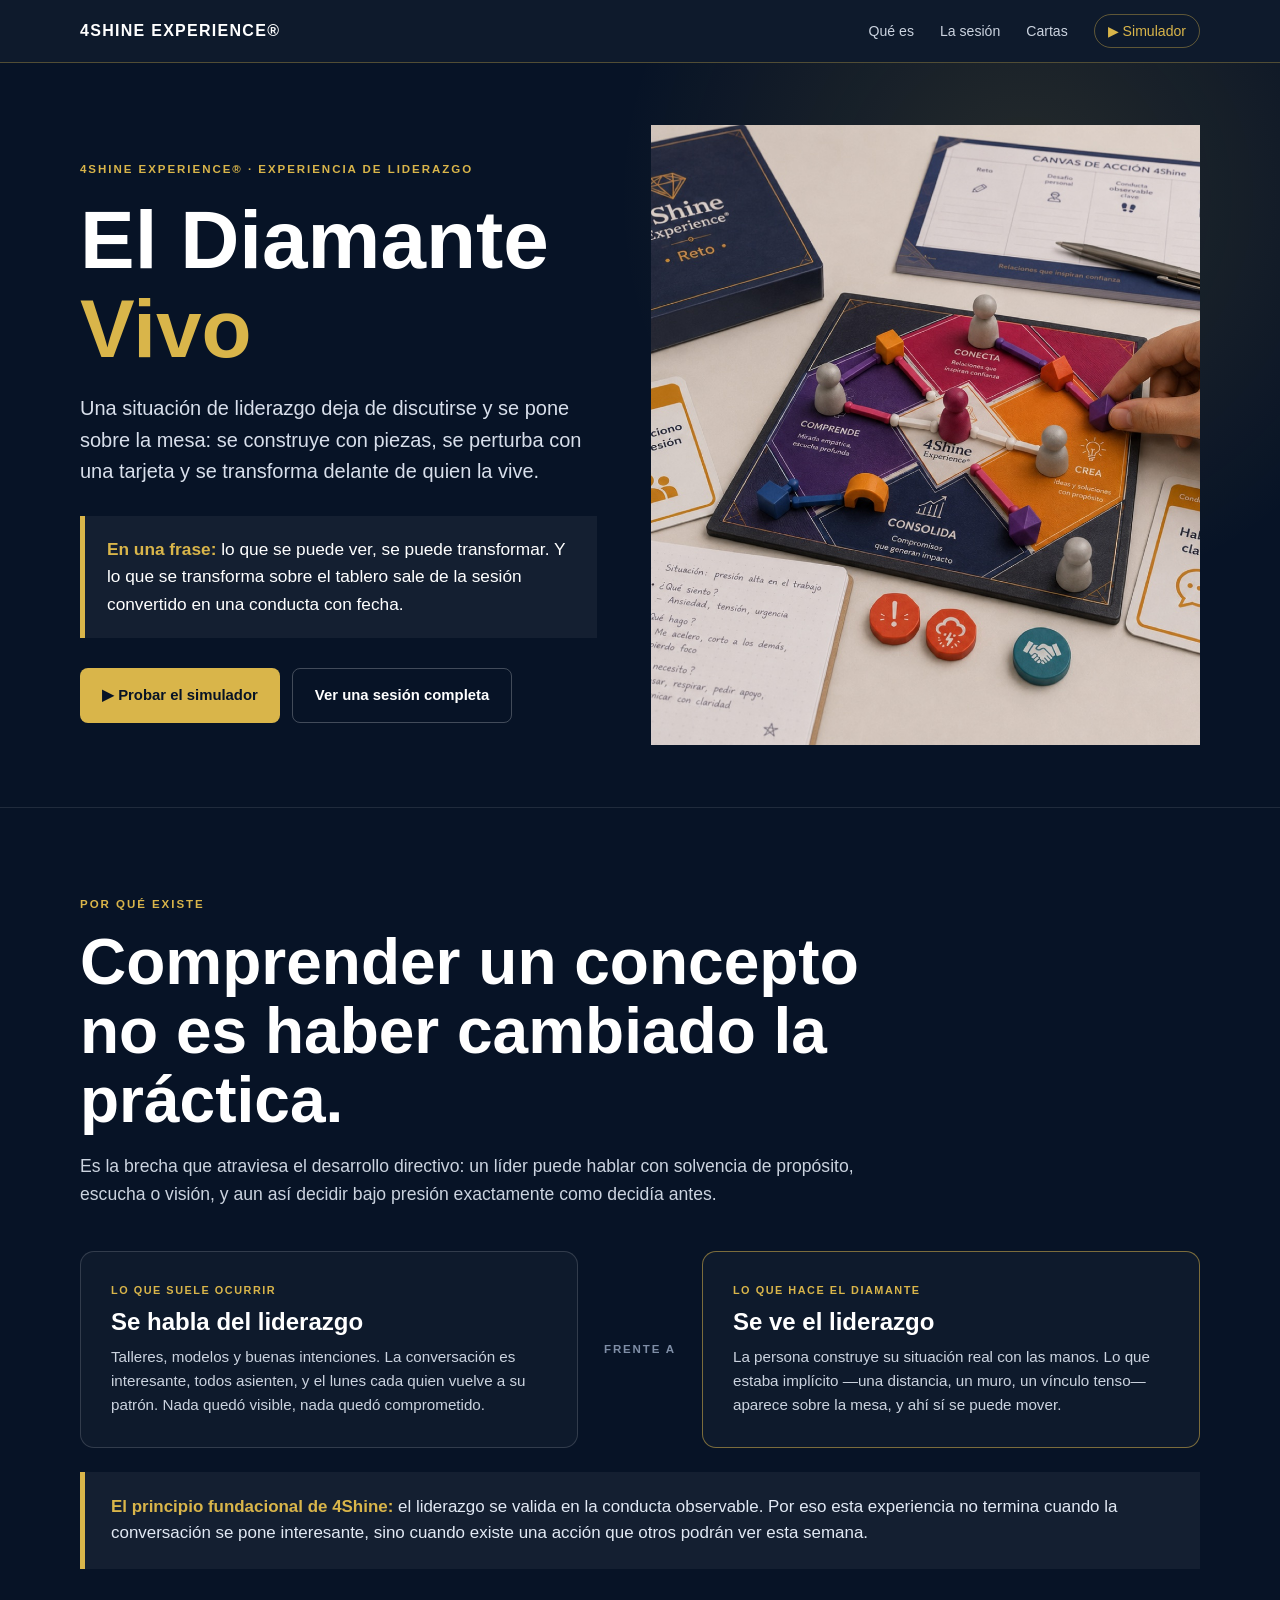
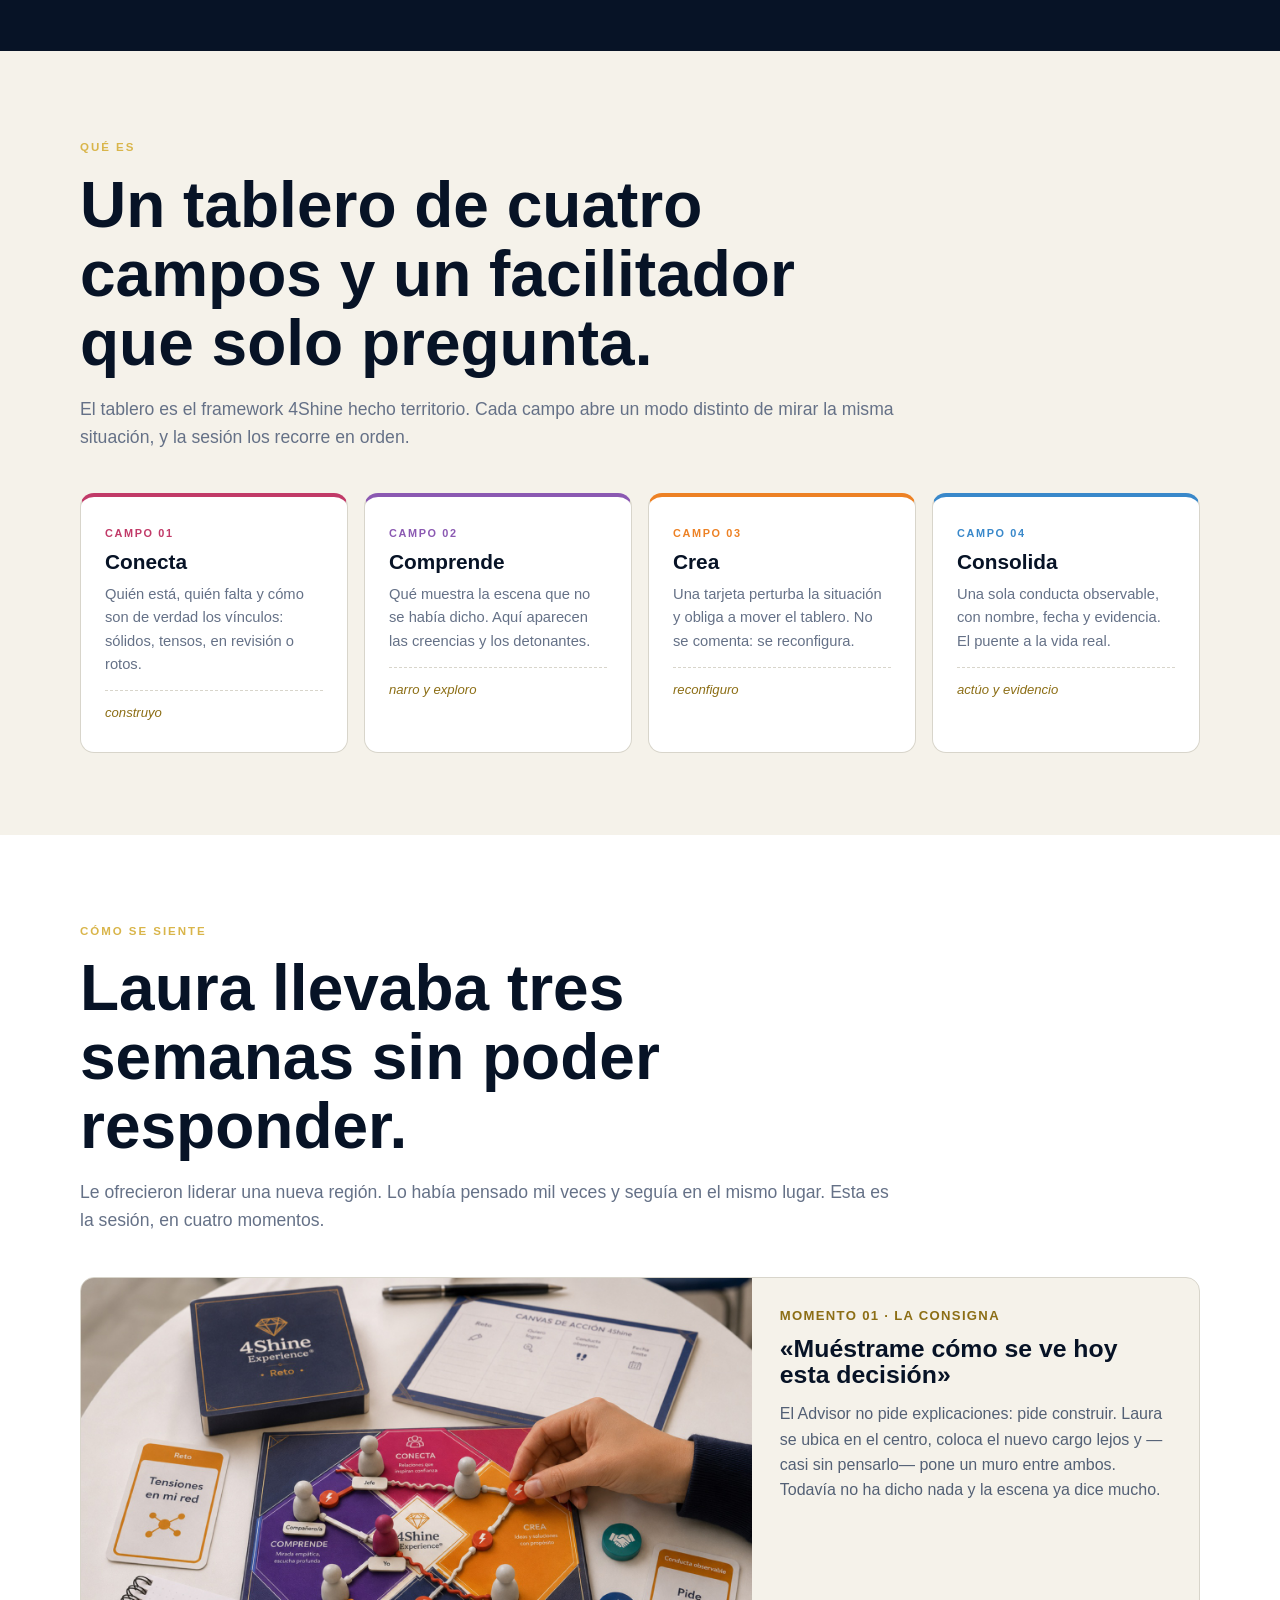
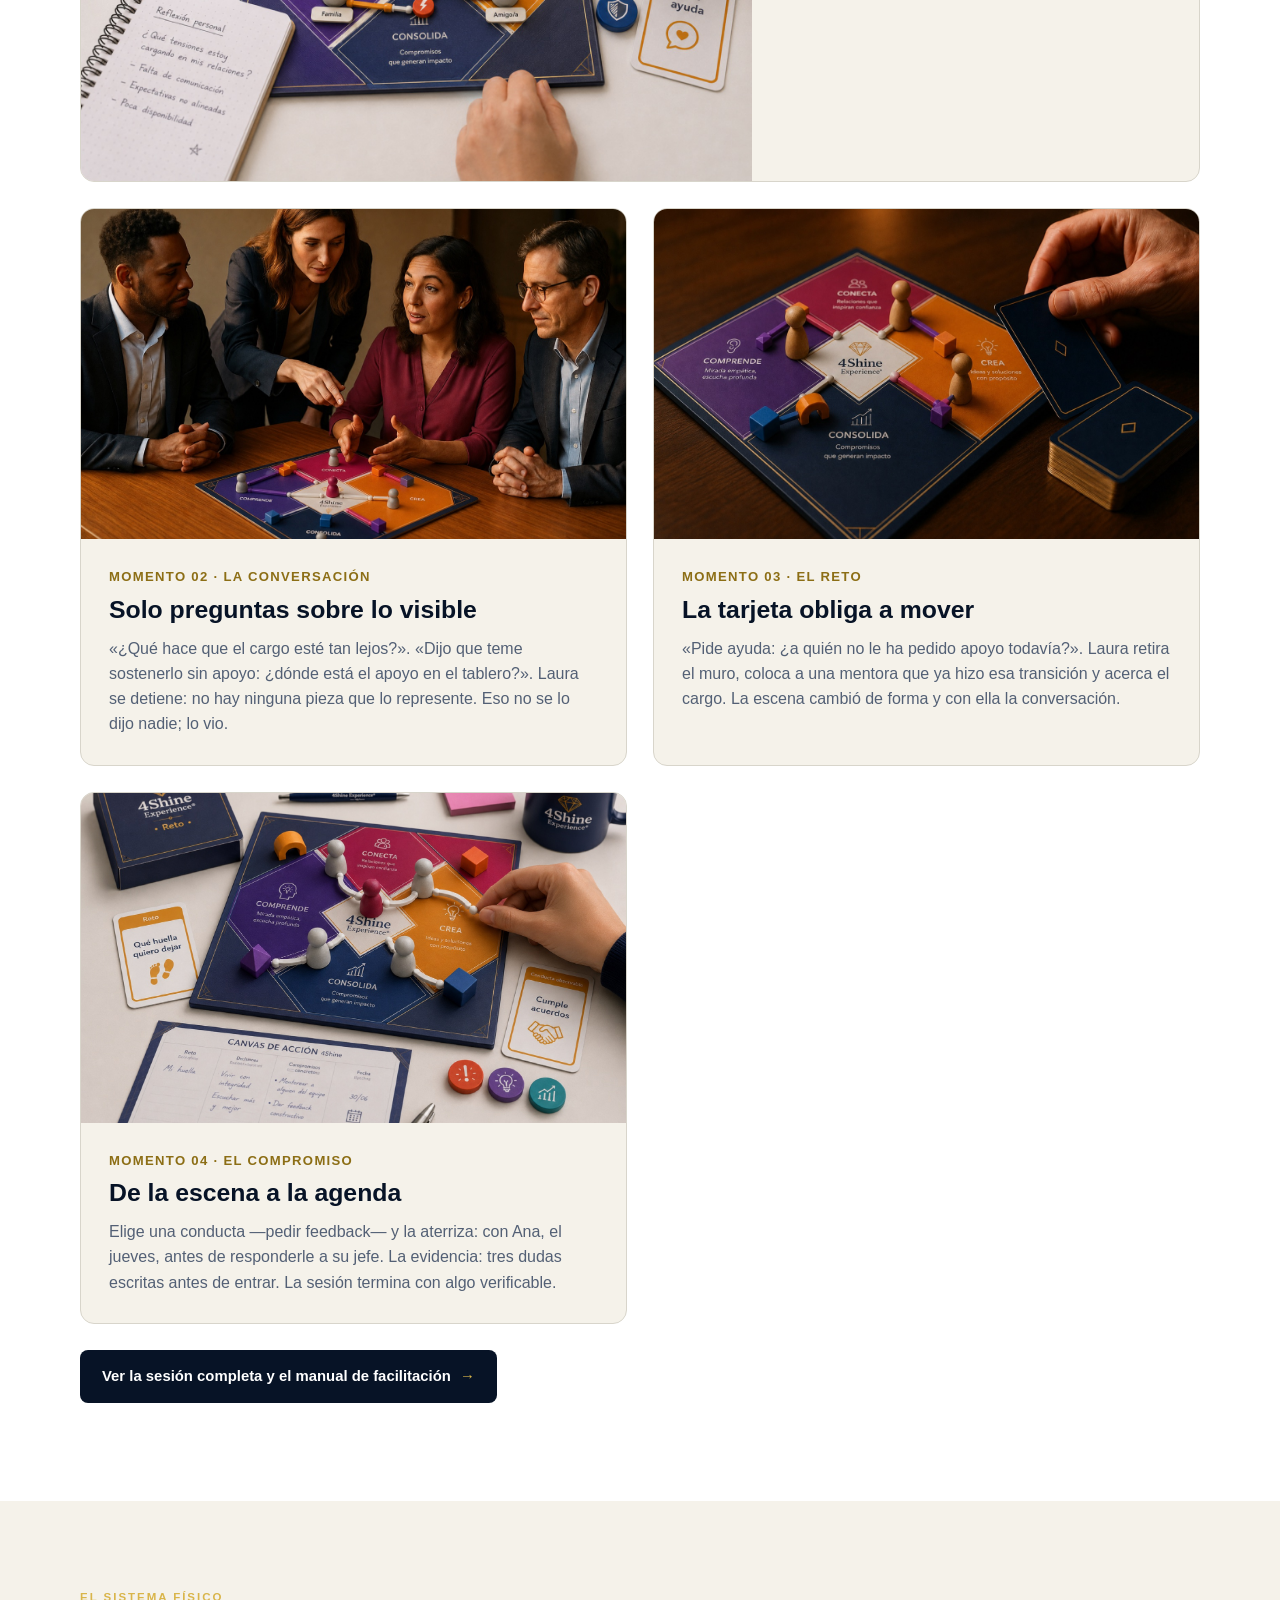
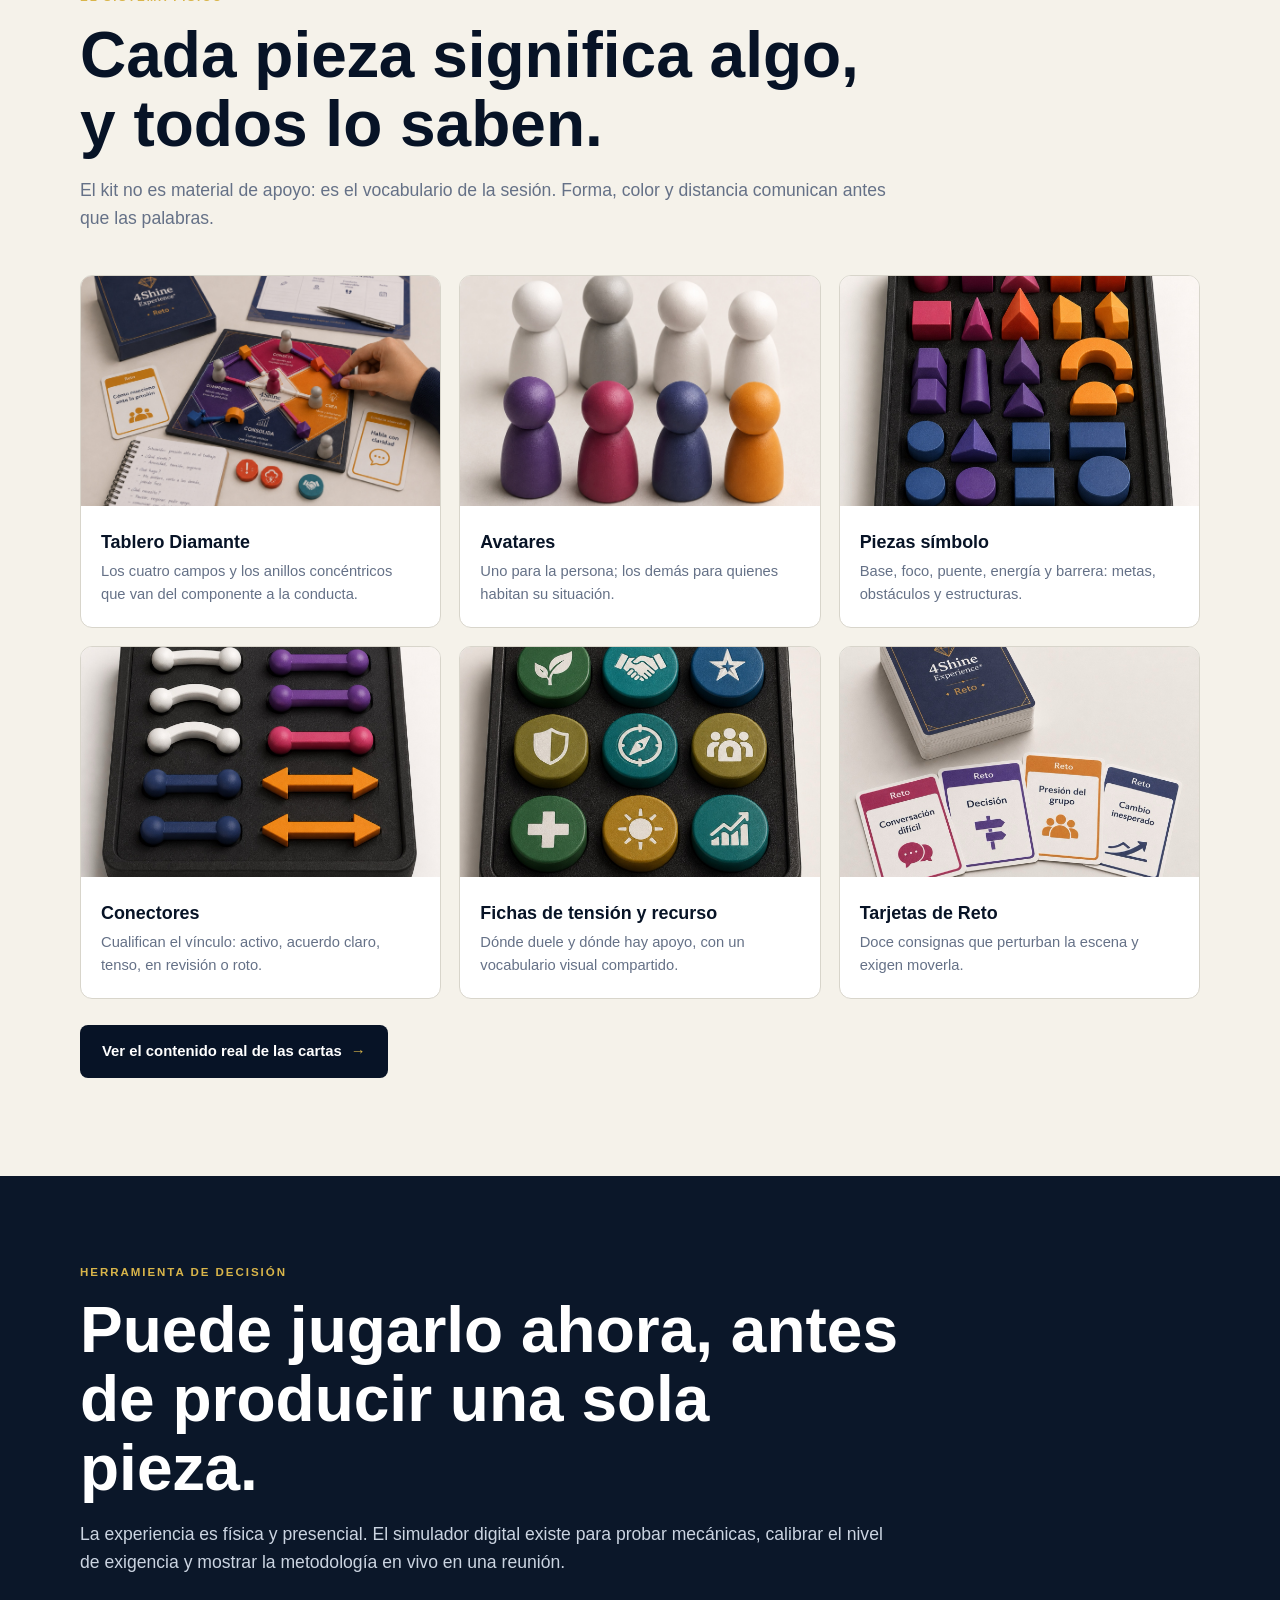
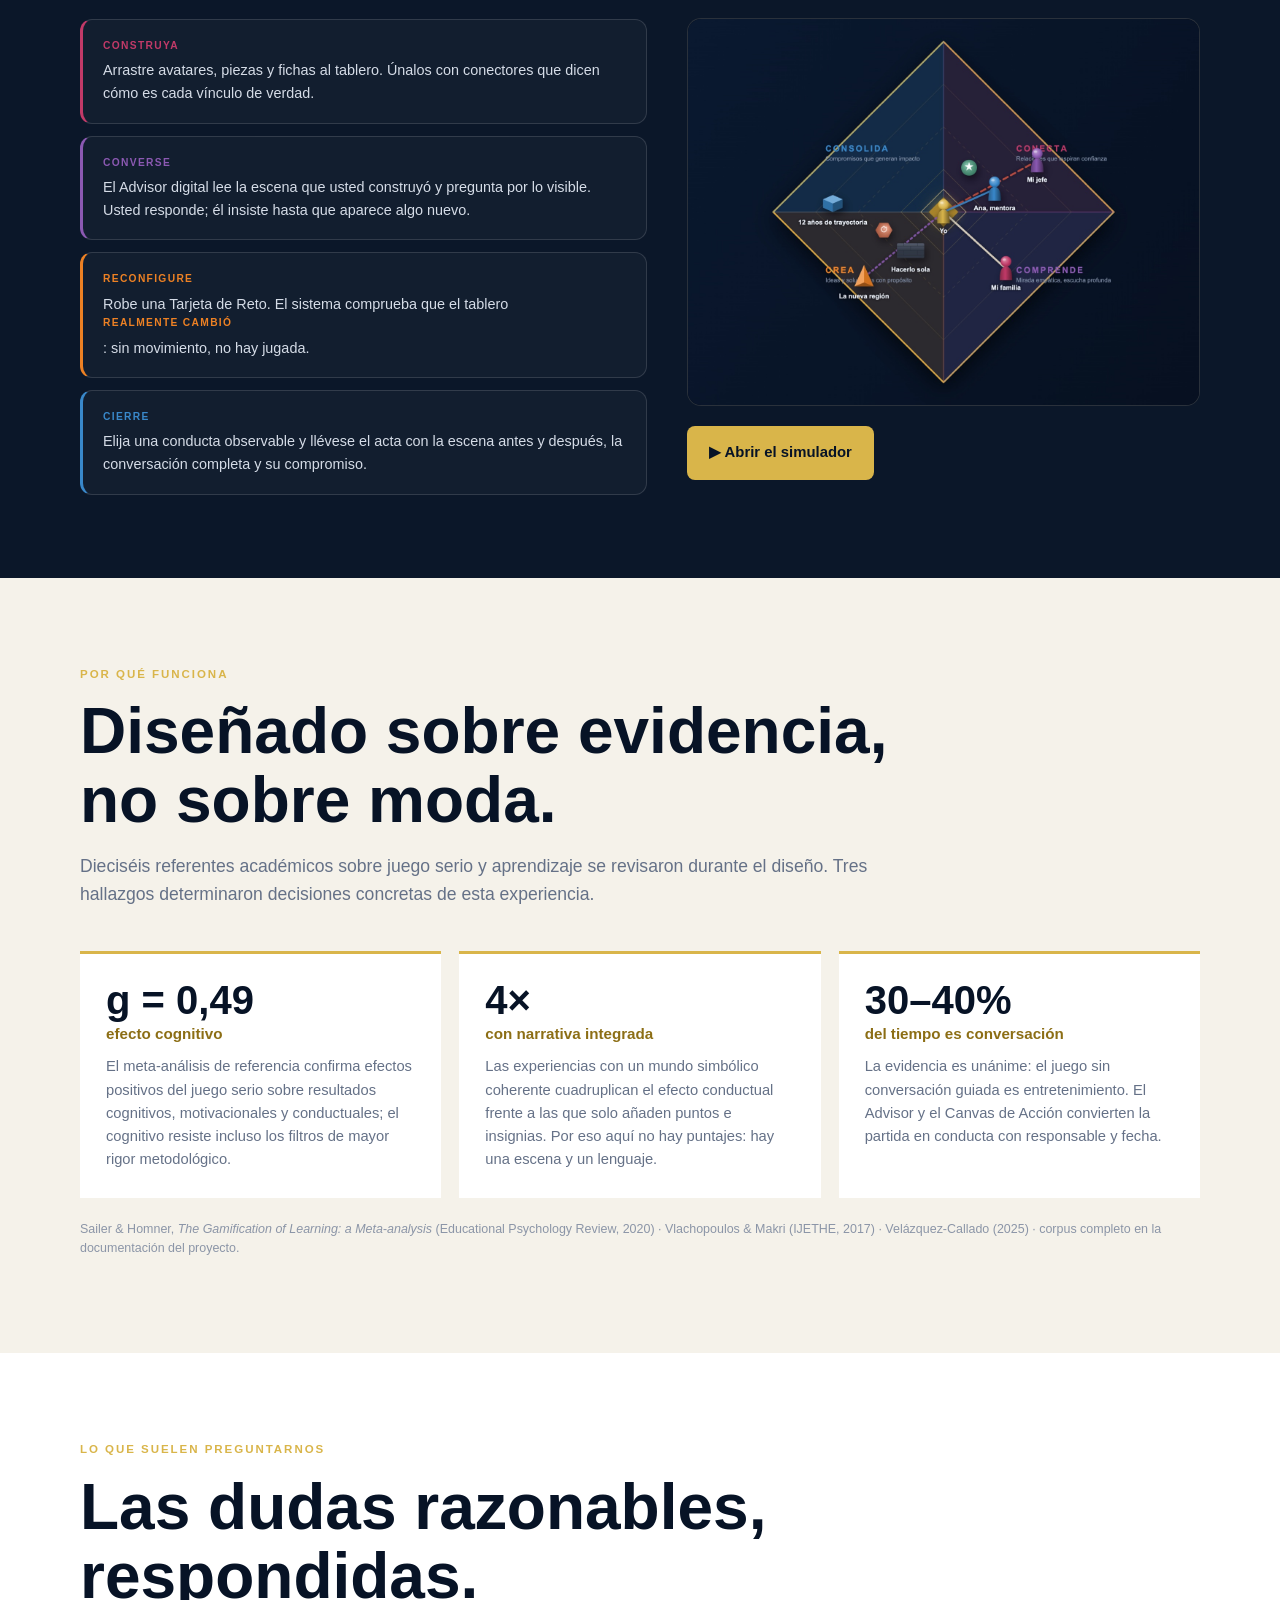
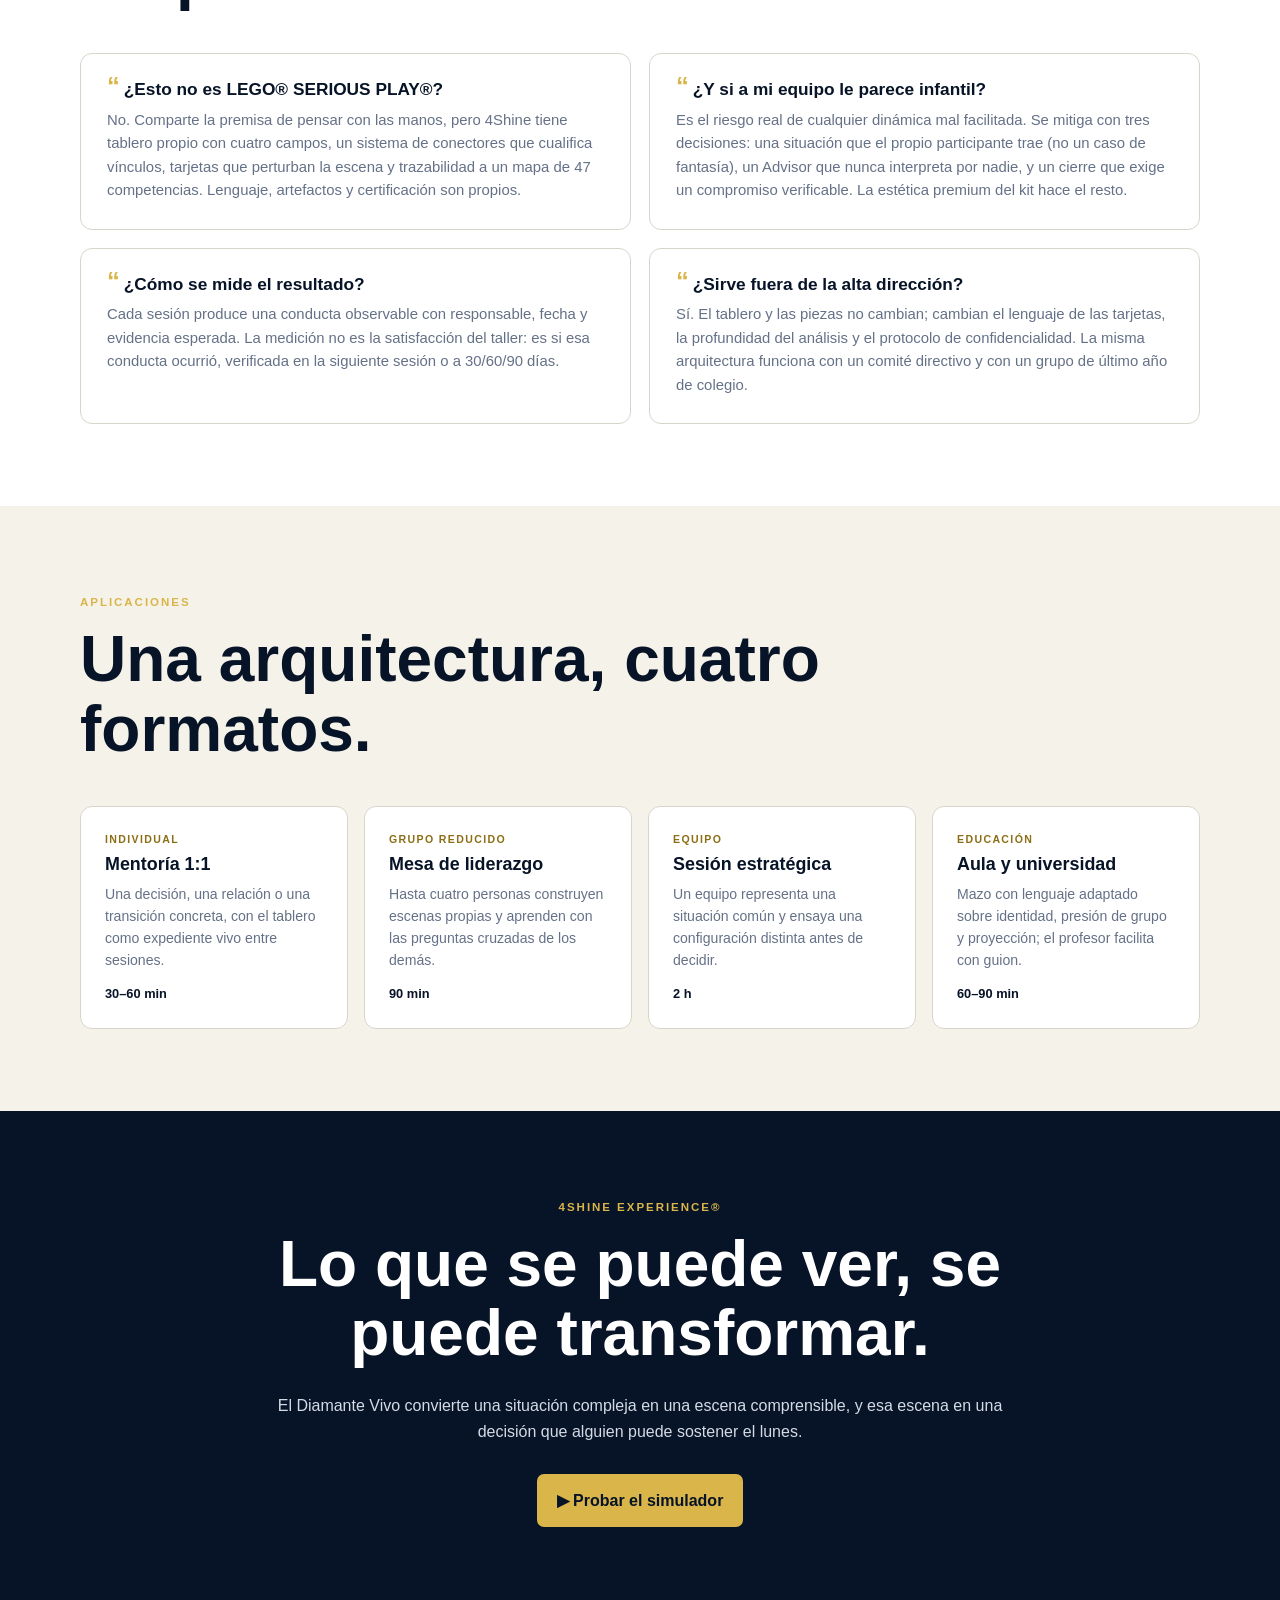
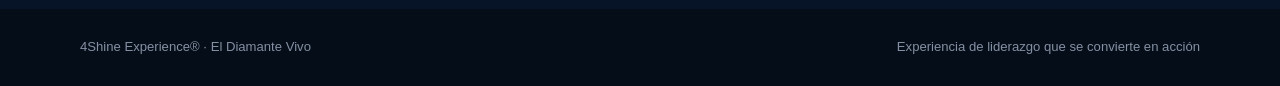
==== public/index.html @ 3cb58db9 "El Diamante Vivo como propuesta única Sitio reescrito alrededor de una sola experiencia: - Portada n" ====
<!doctype html><html lang="es"><head>
<meta charset="utf-8"><meta name="viewport" content="width=device-width,initial-scale=1">
<title>El Diamante Vivo · 4Shine Experience®</title>
<link rel="stylesheet" href="experience.css"><link rel="stylesheet" href="manual.css">
<style>
.hero-claim{background:radial-gradient(circle at 80% 18%,#d9b54a26,transparent 34%),var(--ink);color:white;padding:0}
.claim-grid{display:grid;grid-template-columns:1.02fr .98fr;min-height:620px;align-items:center}
.claim-copy{padding:92px 54px 84px 0}
.claim-copy h1{font-size:clamp(3rem,6.4vw,5.6rem);margin:16px 0 20px}
.claim-copy h1 em{font-style:normal;color:var(--gold)}
.claim-img img{width:100%;height:100%;object-fit:cover;display:block;min-height:620px}
.one-line{background:#ffffff0d;border-left:5px solid var(--gold);padding:20px 22px;font-size:1.08rem;margin-top:28px;max-width:620px}
.one-line b{color:var(--gold)}
.cta-row{display:flex;gap:12px;flex-wrap:wrap;margin-top:30px}
.cta{display:inline-flex;align-items:center;gap:9px;padding:15px 22px;border-radius:8px;font-weight:900;
  font-size:.93rem;text-decoration:none;transition:.18s}
.cta.solid{background:var(--gold);color:var(--ink)}
.cta.solid:hover{background:#e6c45b}
.cta.line{border:1px solid #ffffff3d;color:white}
.cta.line:hover{border-color:var(--gold);color:var(--gold)}

.brecha{background:var(--ink);color:white;border-top:1px solid #ffffff1a}
.brecha .intro h2{color:white}
.brecha .intro p{color:#cbd3df}
.gap{display:grid;grid-template-columns:1fr auto 1fr;gap:26px;align-items:center;margin-top:12px}
.gap-card{border:1px solid #ffffff26;border-radius:14px;padding:30px;background:#ffffff08}
.gap-card b{display:block;font-size:.68rem;letter-spacing:.14em;text-transform:uppercase;color:var(--gold);margin-bottom:10px}
.gap-card h3{font-size:1.5rem;margin-bottom:10px}
.gap-card p{margin:0;color:#cbd3df;font-size:.95rem}
.gap .vs{font-size:.72rem;letter-spacing:.16em;text-transform:uppercase;color:#7f8ea6;font-weight:900}
.gap-note{margin-top:24px;border-left:5px solid var(--gold);background:#ffffff0d;padding:22px 26px;font-size:1.06rem;color:#e2e9f4}
.gap-note b{color:var(--gold)}

.campos{display:grid;grid-template-columns:repeat(4,1fr);gap:16px}
.campo{border-radius:14px;padding:28px 24px;background:white;border:1px solid var(--line);border-top:4px solid var(--cc)}
.campo b{display:block;font-size:.68rem;letter-spacing:.15em;text-transform:uppercase;color:var(--cc);margin-bottom:8px}
.campo h3{font-size:1.3rem;margin-bottom:10px}
.campo p{margin:0;color:var(--muted);font-size:.92rem}
.campo .verbo{display:block;margin-top:14px;padding-top:12px;border-top:1px dashed var(--line);font-size:.82rem;color:#8c6e15;font-style:italic}

.evid{display:grid;grid-template-columns:repeat(3,1fr);gap:18px}
.evid-card{background:white;border-top:3px solid var(--gold);padding:26px}
.evid-card .stat{font-size:2.5rem;font-weight:900;line-height:1;color:var(--ink)}
.evid-card .stat em{font-style:normal;font-size:.95rem;color:#8c6e15;display:block;margin-top:5px}
.evid-card p{color:var(--muted);font-size:.92rem;margin:14px 0 0}
.fuentes{margin-top:22px;font-size:.78rem;color:#8b95a7}

.sim-band{background:#0b1729;color:white}
.sim-band .intro h2{color:white}.sim-band .intro p{color:#cbd4e1}
.sim-grid{display:grid;grid-template-columns:1.05fr .95fr;gap:40px;align-items:center}
.sim-steps{display:grid;gap:12px}
.sim-step{border:1px solid #ffffff22;border-radius:12px;padding:18px 20px;background:#ffffff08;border-left:3px solid var(--sc)}
.sim-step b{display:block;font-size:.64rem;letter-spacing:.13em;text-transform:uppercase;color:var(--sc);margin-bottom:5px}
.sim-step p{margin:0;font-size:.9rem;color:#d5dce7}
.sim-shot{border:1px solid #ffffff26;border-radius:14px;overflow:hidden;background:#050d19}
.sim-shot img{width:100%;display:block}

.obj{display:grid;grid-template-columns:1fr 1fr;gap:18px}
.obj-card{background:white;border:1px solid var(--line);border-radius:12px;padding:26px}
.obj-card h3{font-size:1.08rem;margin-bottom:10px;color:var(--ink)}
.obj-card h3:before{content:"“";color:var(--gold);font-size:1.6rem;line-height:0;margin-right:4px}
.obj-card p{margin:0;color:var(--muted);font-size:.93rem}

.formatos{display:grid;grid-template-columns:repeat(4,1fr);gap:16px}
.fmt{background:white;border:1px solid var(--line);border-radius:12px;padding:24px}
.fmt b{display:block;font-size:.66rem;letter-spacing:.13em;text-transform:uppercase;color:#8c6e15;margin-bottom:8px}
.fmt h3{font-size:1.12rem;margin-bottom:8px}
.fmt p{margin:0;color:var(--muted);font-size:.88rem}
.fmt span{display:block;margin-top:12px;font-size:.8rem;color:var(--ink);font-weight:700}

@media(max-width:980px){
  .claim-grid,.sim-grid,.gap{grid-template-columns:1fr}
  .claim-copy{padding:60px 0 40px}.claim-img img{min-height:340px}
  .campos,.evid,.formatos,.obj{grid-template-columns:1fr 1fr}
  .gap .vs{text-align:center}
}
@media(max-width:620px){.campos,.evid,.formatos,.obj{grid-template-columns:1fr}}
</style></head><body>

<nav><div class="wrap">
  <a class="brand" href="#inicio">4SHINE EXPERIENCE®</a>
  <a class="navlink" href="#que-es">Qué es</a>
  <a class="navlink" href="opcion-a.html">La sesión</a>
  <a class="navlink" href="cartas.html">Cartas</a>
  <a class="navlink" href="sim/diamante/" style="color:#d9b54a;border:1px solid #d9b54a66;border-radius:999px;padding:5px 13px">▶ Simulador</a>
</div></nav>

<header class="hero-claim" id="inicio"><div class="wrap claim-grid">
  <div class="claim-copy">
    <span class="eyebrow">4Shine Experience® · Experiencia de liderazgo</span>
    <h1>El Diamante <em>Vivo</em></h1>
    <p class="lead">Una situación de liderazgo deja de discutirse y se pone sobre la mesa: se construye con piezas, se perturba con una tarjeta y se transforma delante de quien la vive.</p>
    <div class="one-line"><b>En una frase:</b> lo que se puede ver, se puede transformar. Y lo que se transforma sobre el tablero sale de la sesión convertido en una conducta con fecha.</div>
    <div class="cta-row">
      <a class="cta solid" href="sim/diamante/">▶ Probar el simulador</a>
      <a class="cta line" href="opcion-a.html">Ver una sesión completa</a>
    </div>
  </div>
  <div class="claim-img"><img src="img/a-tablero.jpg" alt="Tablero Diamante 4Shine con piezas, tarjetas de reto y Canvas de Acción"></div>
</div></header>

<main>

<!-- ===== LA BRECHA ===== -->
<section class="brecha"><div class="wrap">
  <div class="intro"><span class="eyebrow">Por qué existe</span>
    <h2>Comprender un concepto no es haber cambiado la práctica.</h2>
    <p>Es la brecha que atraviesa el desarrollo directivo: un líder puede hablar con solvencia de propósito, escucha o visión, y aun así decidir bajo presión exactamente como decidía antes.</p></div>
  <div class="gap">
    <div class="gap-card"><b>Lo que suele ocurrir</b><h3>Se habla del liderazgo</h3>
      <p>Talleres, modelos y buenas intenciones. La conversación es interesante, todos asienten, y el lunes cada quien vuelve a su patrón. Nada quedó visible, nada quedó comprometido.</p></div>
    <div class="vs">frente a</div>
    <div class="gap-card" style="border-color:#d9b54a88"><b>Lo que hace el Diamante</b><h3>Se ve el liderazgo</h3>
      <p>La persona construye su situación real con las manos. Lo que estaba implícito —una distancia, un muro, un vínculo tenso— aparece sobre la mesa, y ahí sí se puede mover.</p></div>
  </div>
  <div class="gap-note"><b>El principio fundacional de 4Shine:</b> el liderazgo se valida en la conducta observable. Por eso esta experiencia no termina cuando la conversación se pone interesante, sino cuando existe una acción que otros podrán ver esta semana.</div>
</div></section>

<!-- ===== QUÉ ES ===== -->
<section id="que-es"><div class="wrap">
  <div class="intro"><span class="eyebrow">Qué es</span>
    <h2>Un tablero de cuatro campos y un facilitador que solo pregunta.</h2>
    <p>El tablero es el framework 4Shine hecho territorio. Cada campo abre un modo distinto de mirar la misma situación, y la sesión los recorre en orden.</p></div>
  <div class="campos">
    <div class="campo" style="--cc:#c13a68"><b>Campo 01</b><h3>Conecta</h3>
      <p>Quién está, quién falta y cómo son de verdad los vínculos: sólidos, tensos, en revisión o rotos.</p>
      <span class="verbo">construyo</span></div>
    <div class="campo" style="--cc:#8b59b2"><b>Campo 02</b><h3>Comprende</h3>
      <p>Qué muestra la escena que no se había dicho. Aquí aparecen las creencias y los detonantes.</p>
      <span class="verbo">narro y exploro</span></div>
    <div class="campo" style="--cc:#ed8124"><b>Campo 03</b><h3>Crea</h3>
      <p>Una tarjeta perturba la situación y obliga a mover el tablero. No se comenta: se reconfigura.</p>
      <span class="verbo">reconfiguro</span></div>
    <div class="campo" style="--cc:#3988ca"><b>Campo 04</b><h3>Consolida</h3>
      <p>Una sola conducta observable, con nombre, fecha y evidencia. El puente a la vida real.</p>
      <span class="verbo">actúo y evidencio</span></div>
  </div>
</div></section>

<!-- ===== LA SESIÓN ===== -->
<section class="alt"><div class="wrap">
  <div class="intro"><span class="eyebrow">Cómo se siente</span>
    <h2>Laura llevaba tres semanas sin poder responder.</h2>
    <p>Le ofrecieron liderar una nueva región. Lo había pensado mil veces y seguía en el mismo lugar. Esta es la sesión, en cuatro momentos.</p></div>
  <div class="story-grid">
    <article class="moment wide"><img src="img/a-red.jpg" alt="Laura construye su escena sobre el tablero">
      <div class="moment-copy"><span class="moment-num">MOMENTO 01 · LA CONSIGNA</span>
        <h3>«Muéstrame cómo se ve hoy esta decisión»</h3>
        <p>El Advisor no pide explicaciones: pide construir. Laura se ubica en el centro, coloca el nuevo cargo lejos y —casi sin pensarlo— pone un muro entre ambos. Todavía no ha dicho nada y la escena ya dice mucho.</p></div></article>
    <article class="moment"><img src="img/a-story-debrief-unificado.jpg" alt="El Advisor acompaña con preguntas">
      <div class="moment-copy"><span class="moment-num">MOMENTO 02 · LA CONVERSACIÓN</span>
        <h3>Solo preguntas sobre lo visible</h3>
        <p>«¿Qué hace que el cargo esté tan lejos?». «Dijo que teme sostenerlo sin apoyo: ¿dónde está el apoyo en el tablero?». Laura se detiene: no hay ninguna pieza que lo represente. Eso no se lo dijo nadie; lo vio.</p></div></article>
    <article class="moment"><img src="img/a-story-reto-unificado.jpg" alt="Tarjeta de reto sobre el tablero">
      <div class="moment-copy"><span class="moment-num">MOMENTO 03 · EL RETO</span>
        <h3>La tarjeta obliga a mover</h3>
        <p>«Pide ayuda: ¿a quién no le ha pedido apoyo todavía?». Laura retira el muro, coloca a una mentora que ya hizo esa transición y acerca el cargo. La escena cambió de forma y con ella la conversación.</p></div></article>
    <article class="moment"><img src="img/a-legado.jpg" alt="Canvas de Acción diligenciado">
      <div class="moment-copy"><span class="moment-num">MOMENTO 04 · EL COMPROMISO</span>
        <h3>De la escena a la agenda</h3>
        <p>Elige una conducta —pedir feedback— y la aterriza: con Ana, el jueves, antes de responderle a su jefe. La evidencia: tres dudas escritas antes de entrar. La sesión termina con algo verificable.</p></div></article>
  </div>
  <p style="margin-top:26px"><a class="cta solid" href="opcion-a.html" style="background:var(--ink);color:white">Ver la sesión completa y el manual de facilitación <span style="color:#d9b54a">→</span></a></p>
</div></section>

<!-- ===== EL KIT ===== -->
<section><div class="wrap">
  <div class="intro"><span class="eyebrow">El sistema físico</span>
    <h2>Cada pieza significa algo, y todos lo saben.</h2>
    <p>El kit no es material de apoyo: es el vocabulario de la sesión. Forma, color y distancia comunican antes que las palabras.</p></div>
  <div class="kit">
    <article class="kit-card"><img src="img/a-tablero.jpg" alt="Tablero Diamante"><div><h3>Tablero Diamante</h3><p>Los cuatro campos y los anillos concéntricos que van del componente a la conducta.</p></div></article>
    <article class="kit-card"><img src="img/kit-avatares.jpg" alt="Avatares"><div><h3>Avatares</h3><p>Uno para la persona; los demás para quienes habitan su situación.</p></div></article>
    <article class="kit-card"><img src="img/kit-piezas.jpg" alt="Piezas símbolo"><div><h3>Piezas símbolo</h3><p>Base, foco, puente, energía y barrera: metas, obstáculos y estructuras.</p></div></article>
    <article class="kit-card"><img src="img/kit-conectores.jpg" alt="Conectores"><div><h3>Conectores</h3><p>Cualifican el vínculo: activo, acuerdo claro, tenso, en revisión o roto.</p></div></article>
    <article class="kit-card"><img src="img/kit-recurso.jpg" alt="Fichas de recurso"><div><h3>Fichas de tensión y recurso</h3><p>Dónde duele y dónde hay apoyo, con un vocabulario visual compartido.</p></div></article>
    <article class="kit-card"><img src="img/kit-cartas-reto.jpg" alt="Tarjetas de reto"><div><h3>Tarjetas de Reto</h3><p>Doce consignas que perturban la escena y exigen moverla.</p></div></article>
  </div>
  <p style="margin-top:26px"><a class="cta solid" href="cartas.html" style="background:var(--ink);color:white">Ver el contenido real de las cartas <span style="color:#d9b54a">→</span></a></p>
</div></section>

<!-- ===== SIMULADOR ===== -->
<section class="sim-band"><div class="wrap">
  <div class="intro"><span class="eyebrow">Herramienta de decisión</span>
    <h2>Puede jugarlo ahora, antes de producir una sola pieza.</h2>
    <p>La experiencia es física y presencial. El simulador digital existe para probar mecánicas, calibrar el nivel de exigencia y mostrar la metodología en vivo en una reunión.</p></div>
  <div class="sim-grid">
    <div class="sim-steps">
      <div class="sim-step" style="--sc:#c13a68"><b>Construya</b><p>Arrastre avatares, piezas y fichas al tablero. Únalos con conectores que dicen cómo es cada vínculo de verdad.</p></div>
      <div class="sim-step" style="--sc:#8b59b2"><b>Converse</b><p>El Advisor digital lee la escena que usted construyó y pregunta por lo visible. Usted responde; él insiste hasta que aparece algo nuevo.</p></div>
      <div class="sim-step" style="--sc:#ed8124"><b>Reconfigure</b><p>Robe una Tarjeta de Reto. El sistema comprueba que el tablero <b>realmente cambió</b>: sin movimiento, no hay jugada.</p></div>
      <div class="sim-step" style="--sc:#3988ca"><b>Cierre</b><p>Elija una conducta observable y llévese el acta con la escena antes y después, la conversación completa y su compromiso.</p></div>
    </div>
    <div>
      <div class="sim-shot"><img src="img/sim-tablero.jpg" alt="Tablero del simulador con la escena construida"></div>
      <p style="margin-top:20px"><a class="cta solid" href="sim/diamante/">▶ Abrir el simulador</a></p>
    </div>
  </div>
</div></section>

<!-- ===== EVIDENCIA ===== -->
<section><div class="wrap">
  <div class="intro"><span class="eyebrow">Por qué funciona</span>
    <h2>Diseñado sobre evidencia, no sobre moda.</h2>
    <p>Dieciséis referentes académicos sobre juego serio y aprendizaje se revisaron durante el diseño. Tres hallazgos determinaron decisiones concretas de esta experiencia.</p></div>
  <div class="evid">
    <div class="evid-card"><span class="stat">g = 0,49<em>efecto cognitivo</em></span>
      <p>El meta-análisis de referencia confirma efectos positivos del juego serio sobre resultados cognitivos, motivacionales y conductuales; el cognitivo resiste incluso los filtros de mayor rigor metodológico.</p></div>
    <div class="evid-card"><span class="stat">4×<em>con narrativa integrada</em></span>
      <p>Las experiencias con un mundo simbólico coherente cuadruplican el efecto conductual frente a las que solo añaden puntos e insignias. Por eso aquí no hay puntajes: hay una escena y un lenguaje.</p></div>
    <div class="evid-card"><span class="stat">30–40%<em>del tiempo es conversación</em></span>
      <p>La evidencia es unánime: el juego sin conversación guiada es entretenimiento. El Advisor y el Canvas de Acción convierten la partida en conducta con responsable y fecha.</p></div>
  </div>
  <p class="fuentes">Sailer &amp; Homner, <i>The Gamification of Learning: a Meta-analysis</i> (Educational Psychology Review, 2020) · Vlachopoulos &amp; Makri (IJETHE, 2017) · Velázquez-Callado (2025) · corpus completo en la documentación del proyecto.</p>
</div></section>

<!-- ===== OBJECIONES ===== -->
<section class="alt"><div class="wrap">
  <div class="intro"><span class="eyebrow">Lo que suelen preguntarnos</span><h2>Las dudas razonables, respondidas.</h2></div>
  <div class="obj">
    <div class="obj-card"><h3>¿Esto no es LEGO® SERIOUS PLAY®?</h3>
      <p>No. Comparte la premisa de pensar con las manos, pero 4Shine tiene tablero propio con cuatro campos, un sistema de conectores que cualifica vínculos, tarjetas que perturban la escena y trazabilidad a un mapa de 47 competencias. Lenguaje, artefactos y certificación son propios.</p></div>
    <div class="obj-card"><h3>¿Y si a mi equipo le parece infantil?</h3>
      <p>Es el riesgo real de cualquier dinámica mal facilitada. Se mitiga con tres decisiones: una situación que el propio participante trae (no un caso de fantasía), un Advisor que nunca interpreta por nadie, y un cierre que exige un compromiso verificable. La estética premium del kit hace el resto.</p></div>
    <div class="obj-card"><h3>¿Cómo se mide el resultado?</h3>
      <p>Cada sesión produce una conducta observable con responsable, fecha y evidencia esperada. La medición no es la satisfacción del taller: es si esa conducta ocurrió, verificada en la siguiente sesión o a 30/60/90 días.</p></div>
    <div class="obj-card"><h3>¿Sirve fuera de la alta dirección?</h3>
      <p>Sí. El tablero y las piezas no cambian; cambian el lenguaje de las tarjetas, la profundidad del análisis y el protocolo de confidencialidad. La misma arquitectura funciona con un comité directivo y con un grupo de último año de colegio.</p></div>
  </div>
</div></section>

<!-- ===== FORMATOS ===== -->
<section><div class="wrap">
  <div class="intro"><span class="eyebrow">Aplicaciones</span><h2>Una arquitectura, cuatro formatos.</h2></div>
  <div class="formatos">
    <div class="fmt"><b>Individual</b><h3>Mentoría 1:1</h3><p>Una decisión, una relación o una transición concreta, con el tablero como expediente vivo entre sesiones.</p><span>30–60 min</span></div>
    <div class="fmt"><b>Grupo reducido</b><h3>Mesa de liderazgo</h3><p>Hasta cuatro personas construyen escenas propias y aprenden con las preguntas cruzadas de los demás.</p><span>90 min</span></div>
    <div class="fmt"><b>Equipo</b><h3>Sesión estratégica</h3><p>Un equipo representa una situación común y ensaya una configuración distinta antes de decidir.</p><span>2 h</span></div>
    <div class="fmt"><b>Educación</b><h3>Aula y universidad</h3><p>Mazo con lenguaje adaptado sobre identidad, presión de grupo y proyección; el profesor facilita con guion.</p><span>60–90 min</span></div>
  </div>
</div></section>

<section class="final"><div class="wrap">
  <span class="eyebrow">4Shine Experience®</span>
  <h2>Lo que se puede ver, se puede transformar.</h2>
  <p>El Diamante Vivo convierte una situación compleja en una escena comprensible, y esa escena en una decisión que alguien puede sostener el lunes.</p>
  <a class="back" href="sim/diamante/">▶ Probar el simulador</a>
</div></section>

</main>
<footer><div class="wrap footer-row"><span>4Shine Experience® · El Diamante Vivo</span><span>Experiencia de liderazgo que se convierte en acción</span></div></footer>
</body></html>
---- public/experience.css ----
:root{--ink:#071326;--paper:#f5f2ea;--gold:#d9b54a;--muted:#657187;--line:#d8d5cb}*{box-sizing:border-box}html{scroll-behavior:smooth}body{margin:0;background:var(--paper);color:var(--ink);font-family:Arial,sans-serif;line-height:1.58}.wrap{width:min(1120px,calc(100% - 40px));margin:auto}a{color:inherit}nav{position:sticky;top:0;z-index:10;background:#071326f7;color:white;border-bottom:1px solid #d9b54a55}nav .wrap{height:62px;display:flex;align-items:center;gap:26px}.brand{font-weight:800;letter-spacing:.08em;margin-right:auto;text-decoration:none}.navlink{text-decoration:none;color:#cbd3df;font-size:.88rem}.navlink.active{color:var(--gold)}.hero{background:var(--ink);color:white}.hero-grid{display:grid;grid-template-columns:1.05fr .95fr;min-height:610px}.hero-copy{padding:95px 50px 80px 0;align-self:center}.hero-img img{width:50vw;height:100%;object-fit:cover;display:block}.eyebrow{text-transform:uppercase;letter-spacing:.17em;font-size:.72rem;font-weight:800;color:var(--gold)}h1,h2,h3{line-height:1.08;margin:0}h1{font-size:clamp(3.5rem,7vw,6.6rem);margin:15px 0 22px}.lead{font-size:1.25rem;color:#d8dfeb;max-width:650px}.summary{margin-top:30px;padding:20px;border-left:5px solid var(--gold);background:#ffffff0d}.summary b{color:var(--gold)}section{padding:82px 0}.intro{max-width:820px;margin-bottom:42px}.intro h2{font-size:clamp(2.2rem,5vw,4rem);margin:12px 0 18px}.intro p{font-size:1.1rem;color:var(--muted)}.alt{background:white}.story-grid{display:grid;grid-template-columns:1fr 1fr;gap:26px}.moment{background:white;border:1px solid var(--line);border-radius:14px;overflow:hidden}.alt .moment{background:var(--paper)}.moment img{width:100%;height:330px;object-fit:cover;display:block}.moment-copy{padding:28px}.moment-num{display:block;color:#8c6e15;font-weight:900;font-size:.82rem;letter-spacing:.1em;margin-bottom:9px}.moment h3{font-size:1.55rem;margin-bottom:12px}.moment p{color:#536075;margin:0}.moment.wide{grid-column:1/-1;display:grid;grid-template-columns:1.2fr .8fr}.moment.wide img{height:100%;min-height:380px}.kit{display:grid;grid-template-columns:repeat(3,1fr);gap:18px}.kit-card{border:1px solid var(--line);border-radius:12px;overflow:hidden;background:white}.kit-card img{width:100%;height:230px;object-fit:cover}.kit-card div{padding:20px}.kit-card h3{font-size:1.12rem;margin-bottom:8px}.kit-card p{margin:0;color:var(--muted);font-size:.92rem}.route{display:grid;grid-template-columns:repeat(4,1fr);gap:12px;counter-reset:r}.route div{background:var(--ink);color:white;padding:25px;border-radius:10px;counter-increment:r}.route div:before{content:counter(r);display:grid;place-items:center;width:30px;height:30px;border-radius:50%;background:var(--gold);color:var(--ink);font-weight:900;margin-bottom:15px}.route h3{font-size:1.05rem;margin-bottom:8px}.route p{margin:0;color:#cfd7e4;font-size:.9rem}.formats{display:grid;grid-template-columns:repeat(3,1fr);gap:18px}.format{padding:25px;border-top:3px solid var(--gold);background:white}.format h3{font-size:1.2rem;margin-bottom:10px}.format p{color:var(--muted);margin:0}.final{background:var(--ink);color:white;text-align:center}.final h2{font-size:clamp(2.3rem,5vw,4.4rem);max-width:850px;margin:12px auto 25px}.final p{color:#d4dbe6;max-width:730px;margin:auto}.back{display:inline-block;margin-top:30px;background:var(--gold);color:var(--ink);padding:14px 20px;border-radius:7px;text-decoration:none;font-weight:800}footer{background:#050d19;color:#8490a3;padding:28px 0;font-size:.82rem}.footer-row{display:flex;justify-content:space-between}@media(max-width:820px){.hero-grid,.story-grid,.moment.wide,.kit,.route,.formats{grid-template-columns:1fr}.hero-copy{padding:70px 0 50px}.hero-img img{width:100%;height:380px}.moment.wide img{min-height:300px}.navlink{display:none}.footer-row{display:block}}
---- public/manual.css ----
.manual-section{background:#0b1729;color:white}.manual-section .intro p{color:#cbd4e1}.manual-meta{display:grid;grid-template-columns:repeat(3,1fr);gap:14px;margin-bottom:28px}.manual-meta div{padding:20px;border:1px solid #ffffff24;border-radius:10px;background:#ffffff08}.manual-meta b{display:block;color:#d9b54a;font-size:.72rem;letter-spacing:.11em;text-transform:uppercase;margin-bottom:6px}.manual-meta span{font-size:.98rem}.manual-steps{display:grid;grid-template-columns:repeat(2,1fr);gap:16px;counter-reset:manual}.manual-step{position:relative;padding:24px 24px 24px 72px;border-radius:12px;background:#101f34;border:1px solid #ffffff1c;counter-increment:manual}.manual-step:before{content:counter(manual,decimal-leading-zero);position:absolute;left:22px;top:22px;display:grid;place-items:center;width:34px;height:34px;border-radius:50%;background:#d9b54a;color:#071326;font-weight:900}.manual-step h3{font-size:1.1rem;margin-bottom:7px}.manual-step .time{display:block;color:#d9b54a;font-size:.72rem;font-weight:900;letter-spacing:.08em;margin-bottom:9px}.manual-step p{margin:0;color:#d5dce7;font-size:.92rem}.manual-guides{display:grid;grid-template-columns:1fr 1fr;gap:18px;margin-top:24px}.manual-guide{padding:24px;border-top:3px solid #d9b54a;background:#f5f2ea;color:#071326}.manual-guide h3{font-size:1.2rem;margin-bottom:12px}.manual-guide ul{margin:0;padding-left:18px;color:#536075}.manual-guide li+li{margin-top:7px}.manual-close{margin-top:18px;padding:22px;border-left:5px solid #d9b54a;background:#ffffff0b}.manual-close strong{color:#d9b54a}.manual-close p{margin:5px 0 0;color:#d5dce7}@media(max-width:820px){.manual-meta,.manual-steps,.manual-guides{grid-template-columns:1fr}}
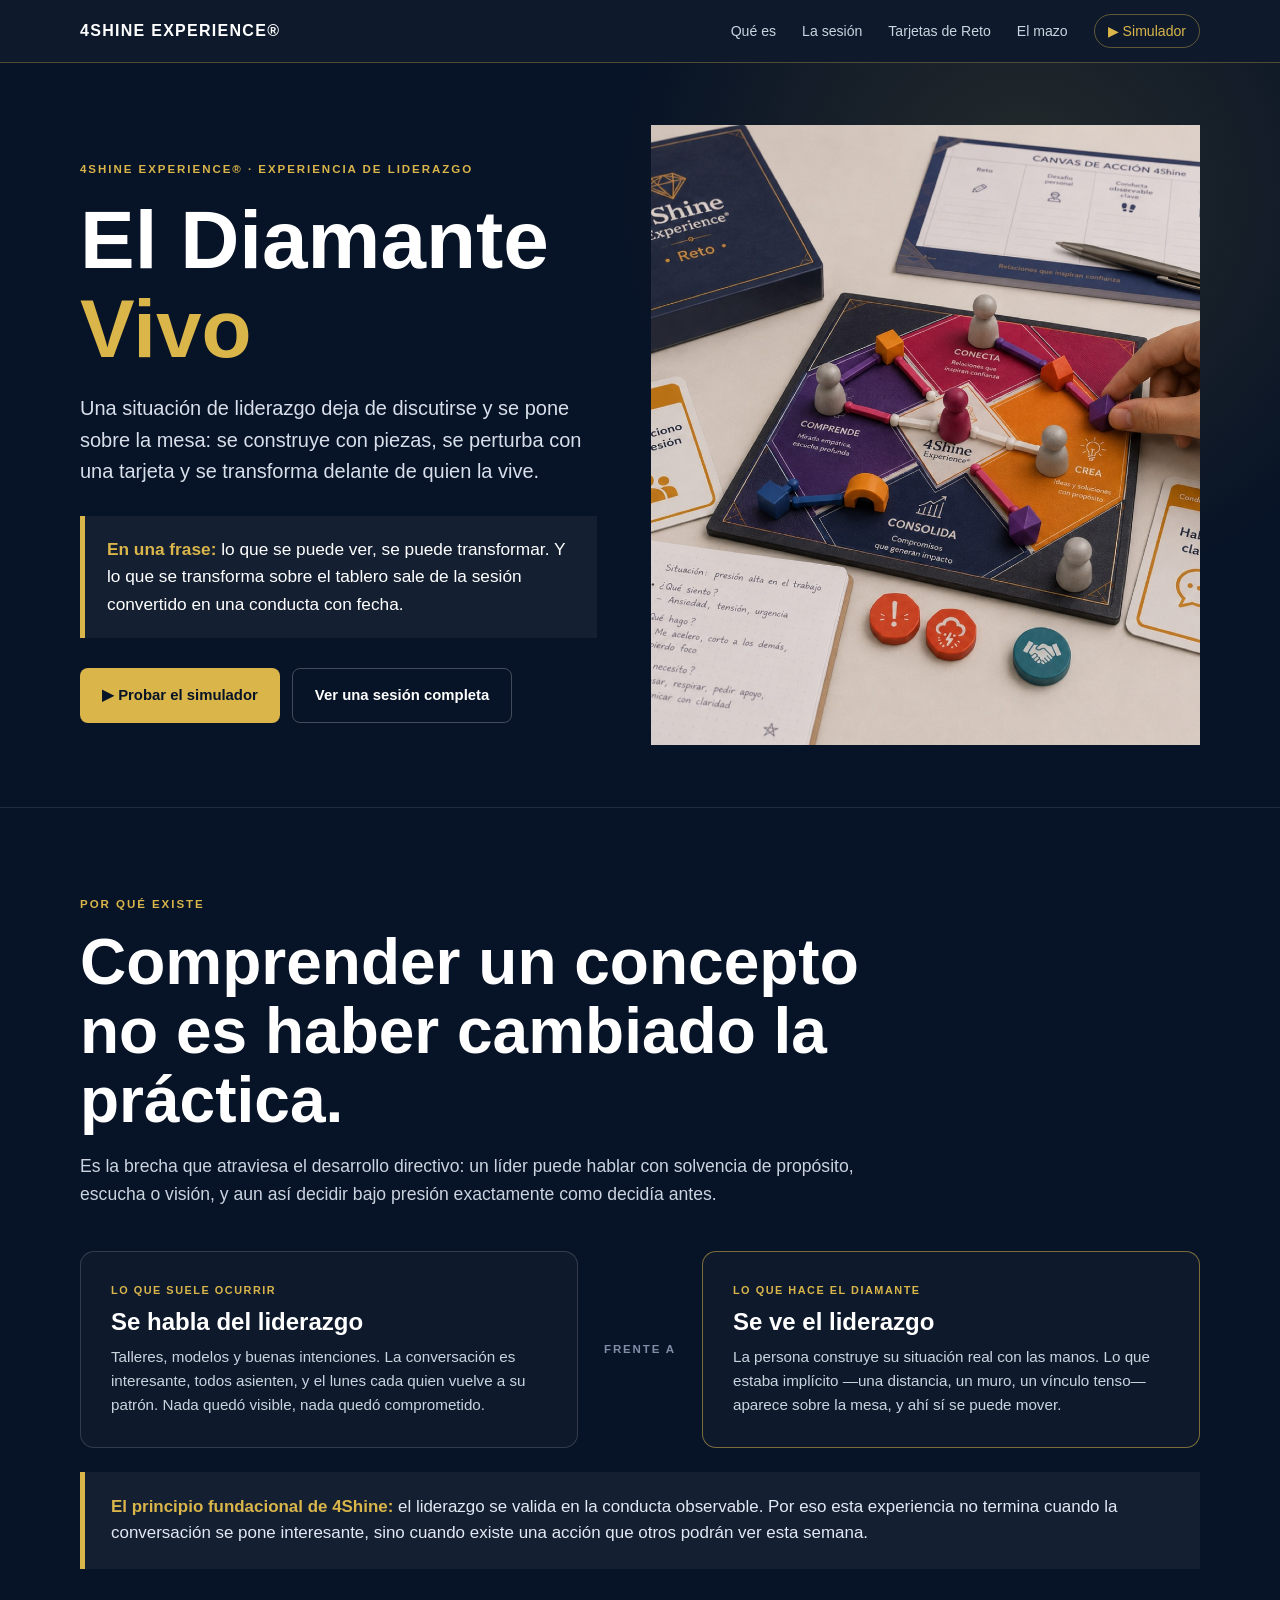
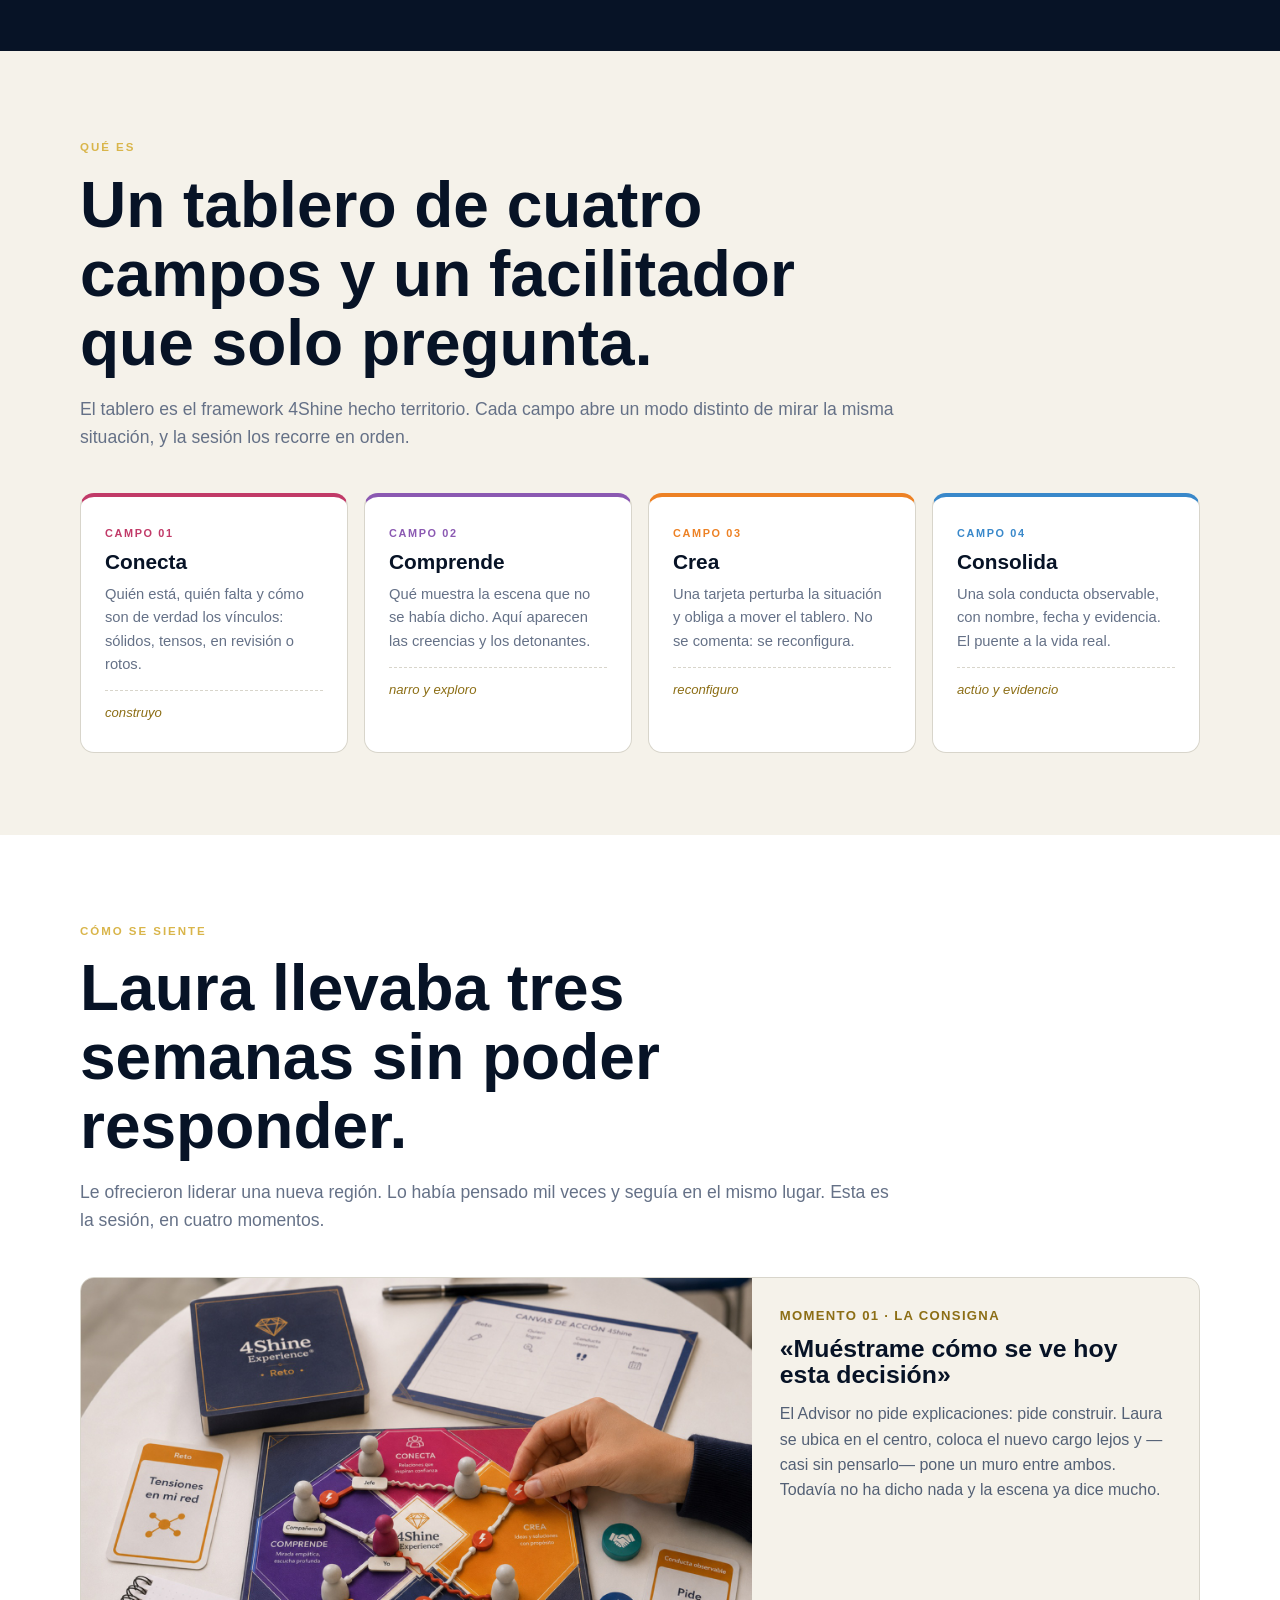
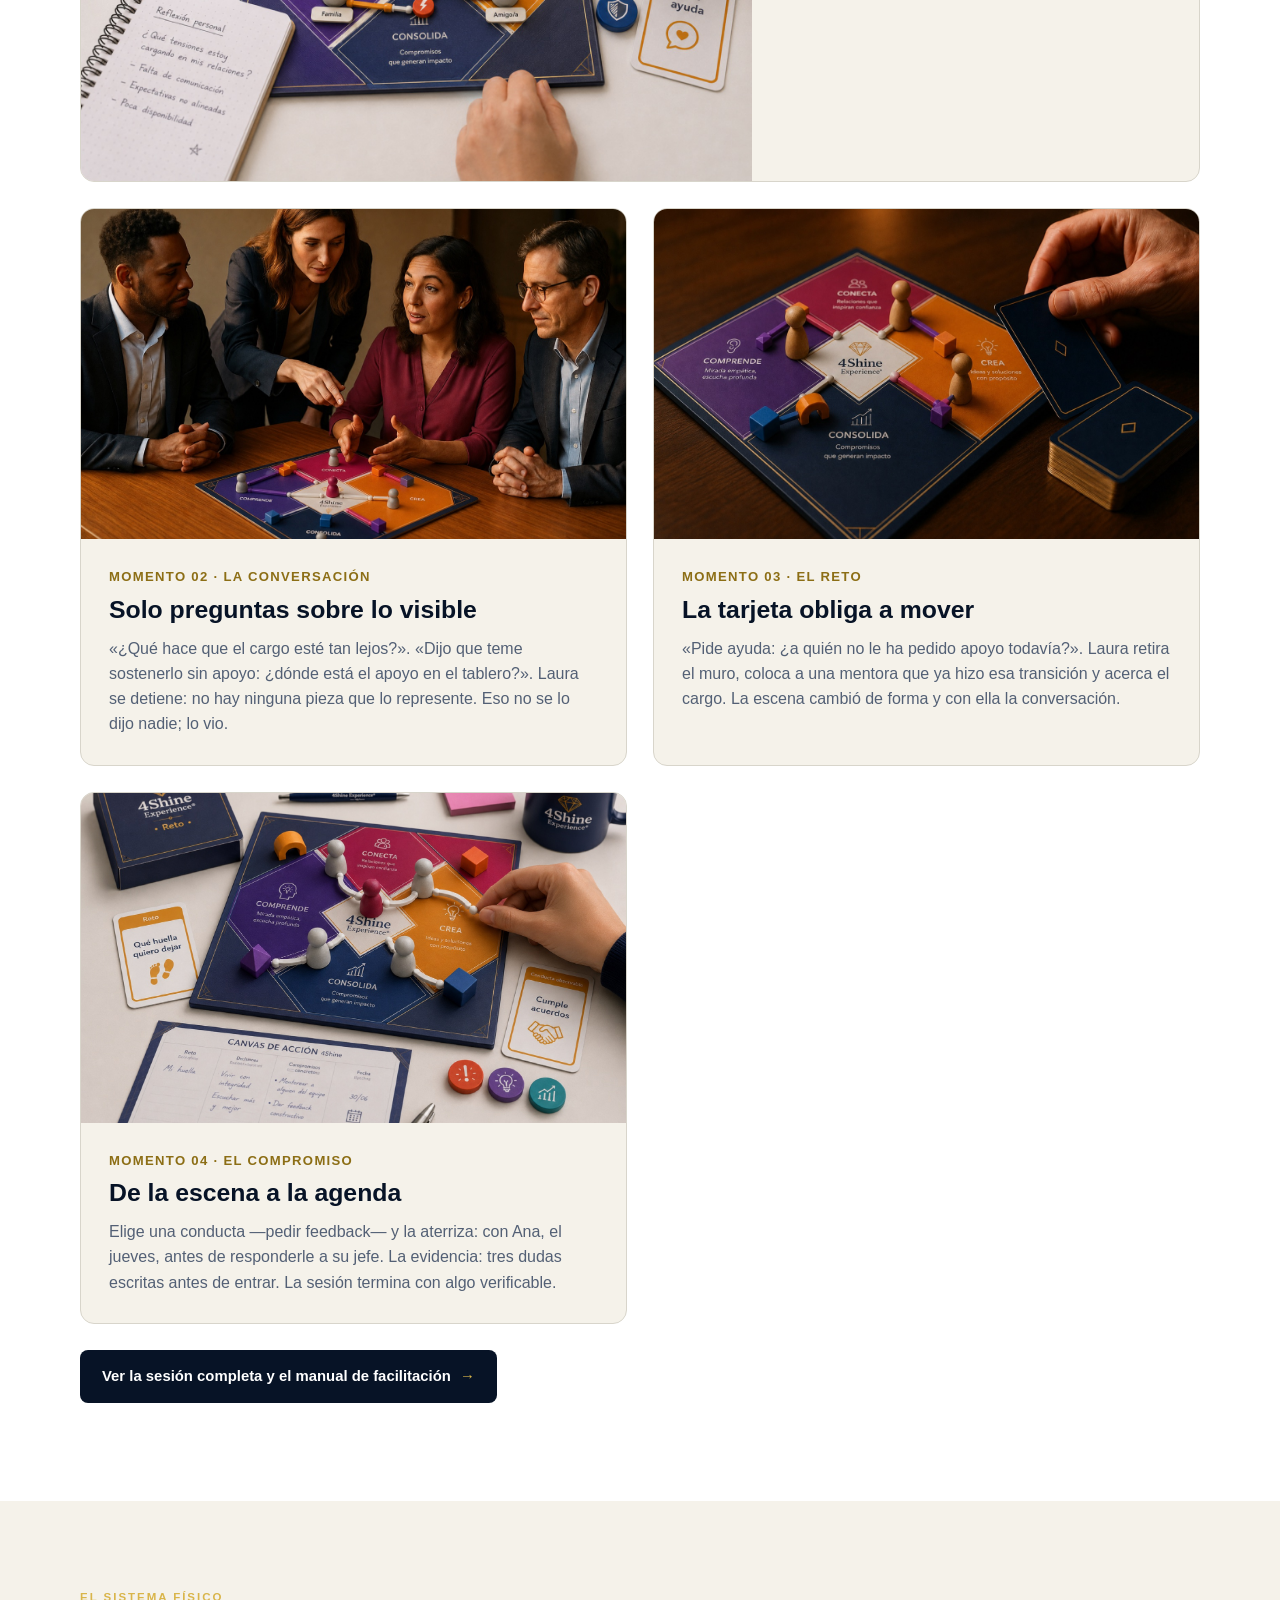
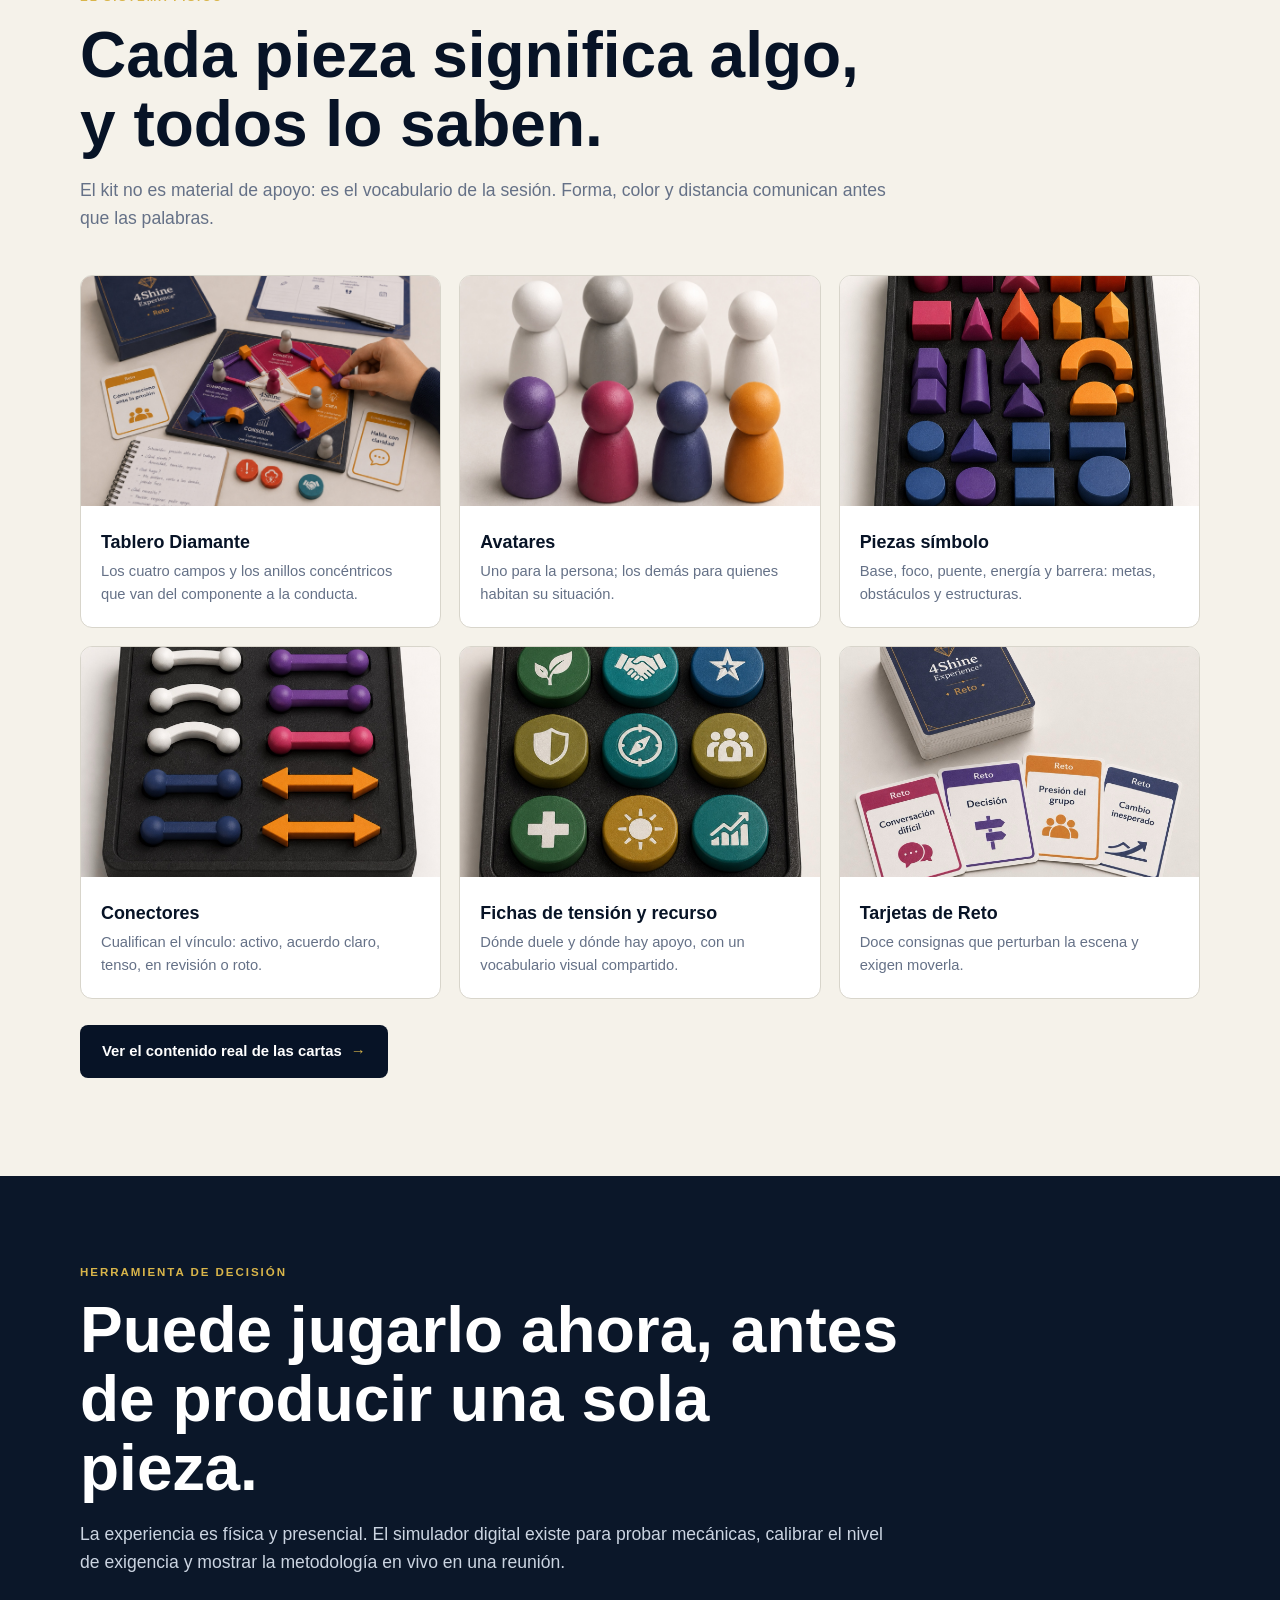
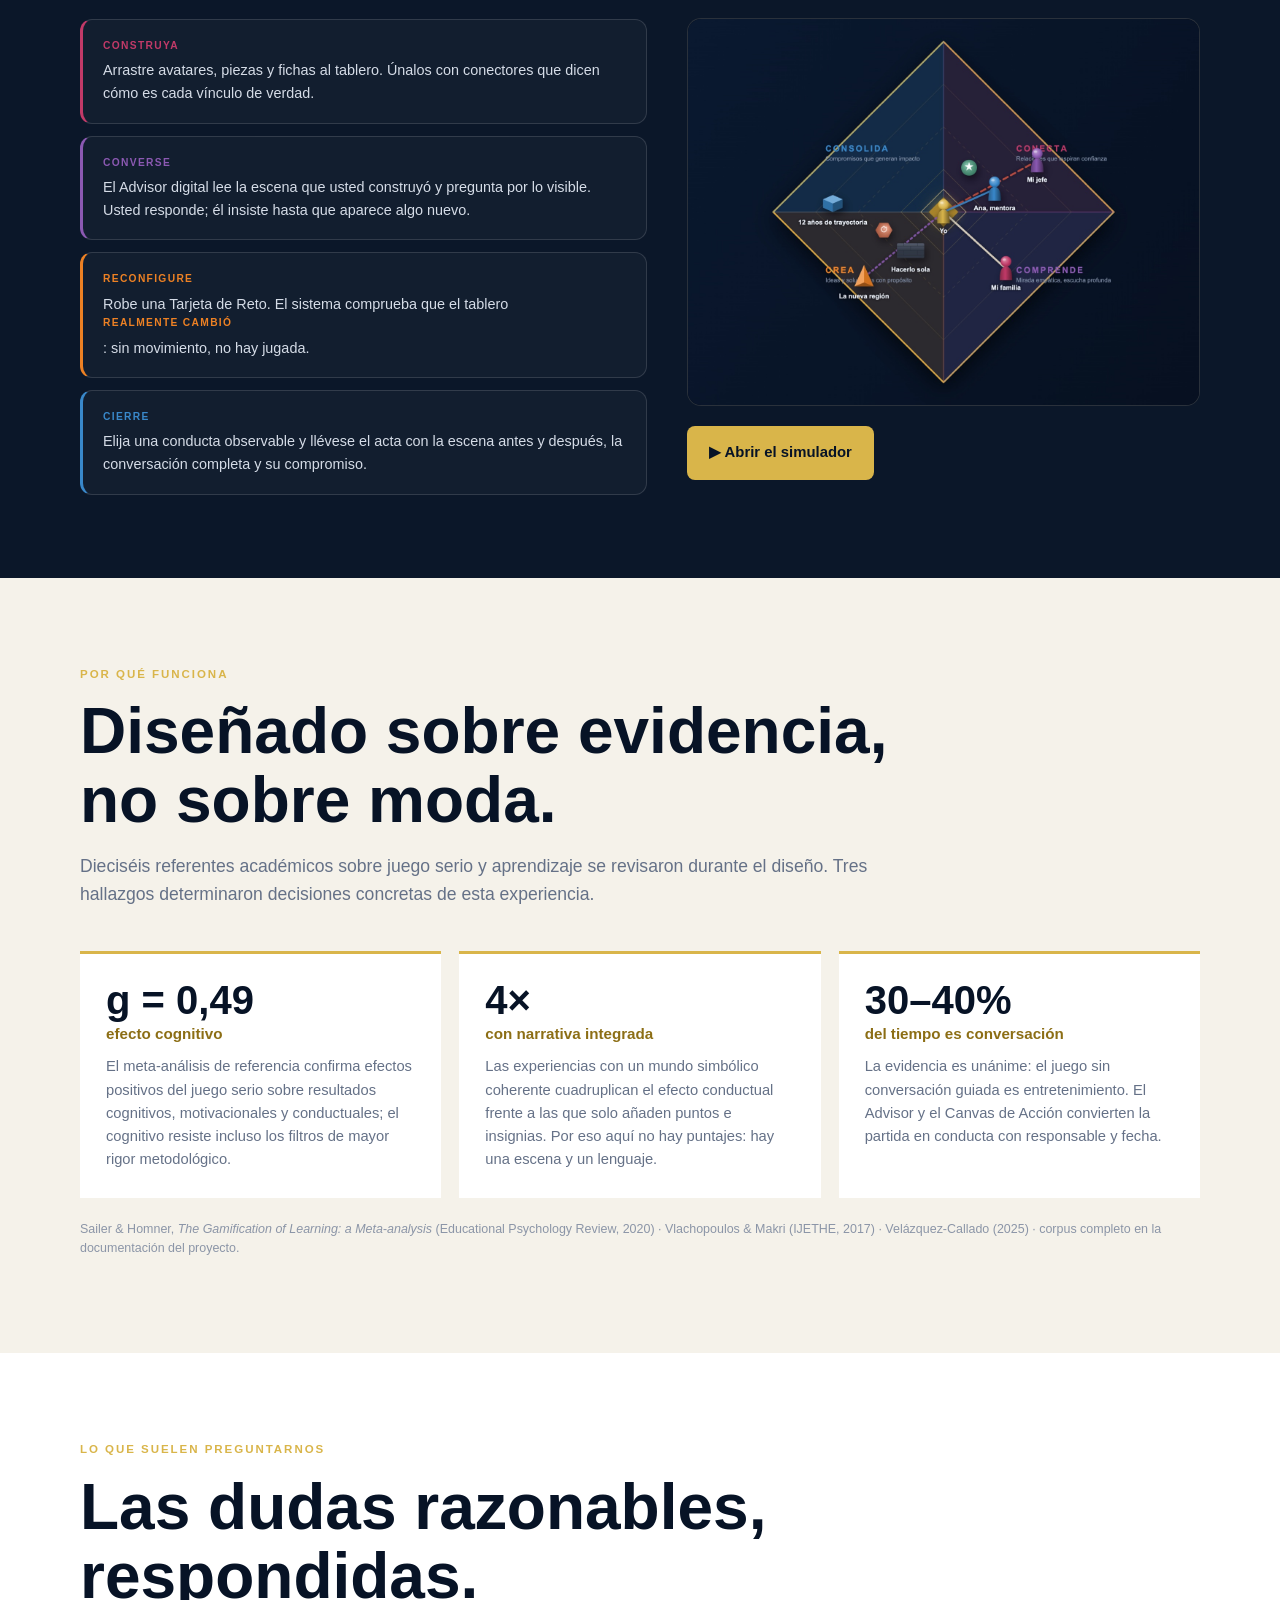
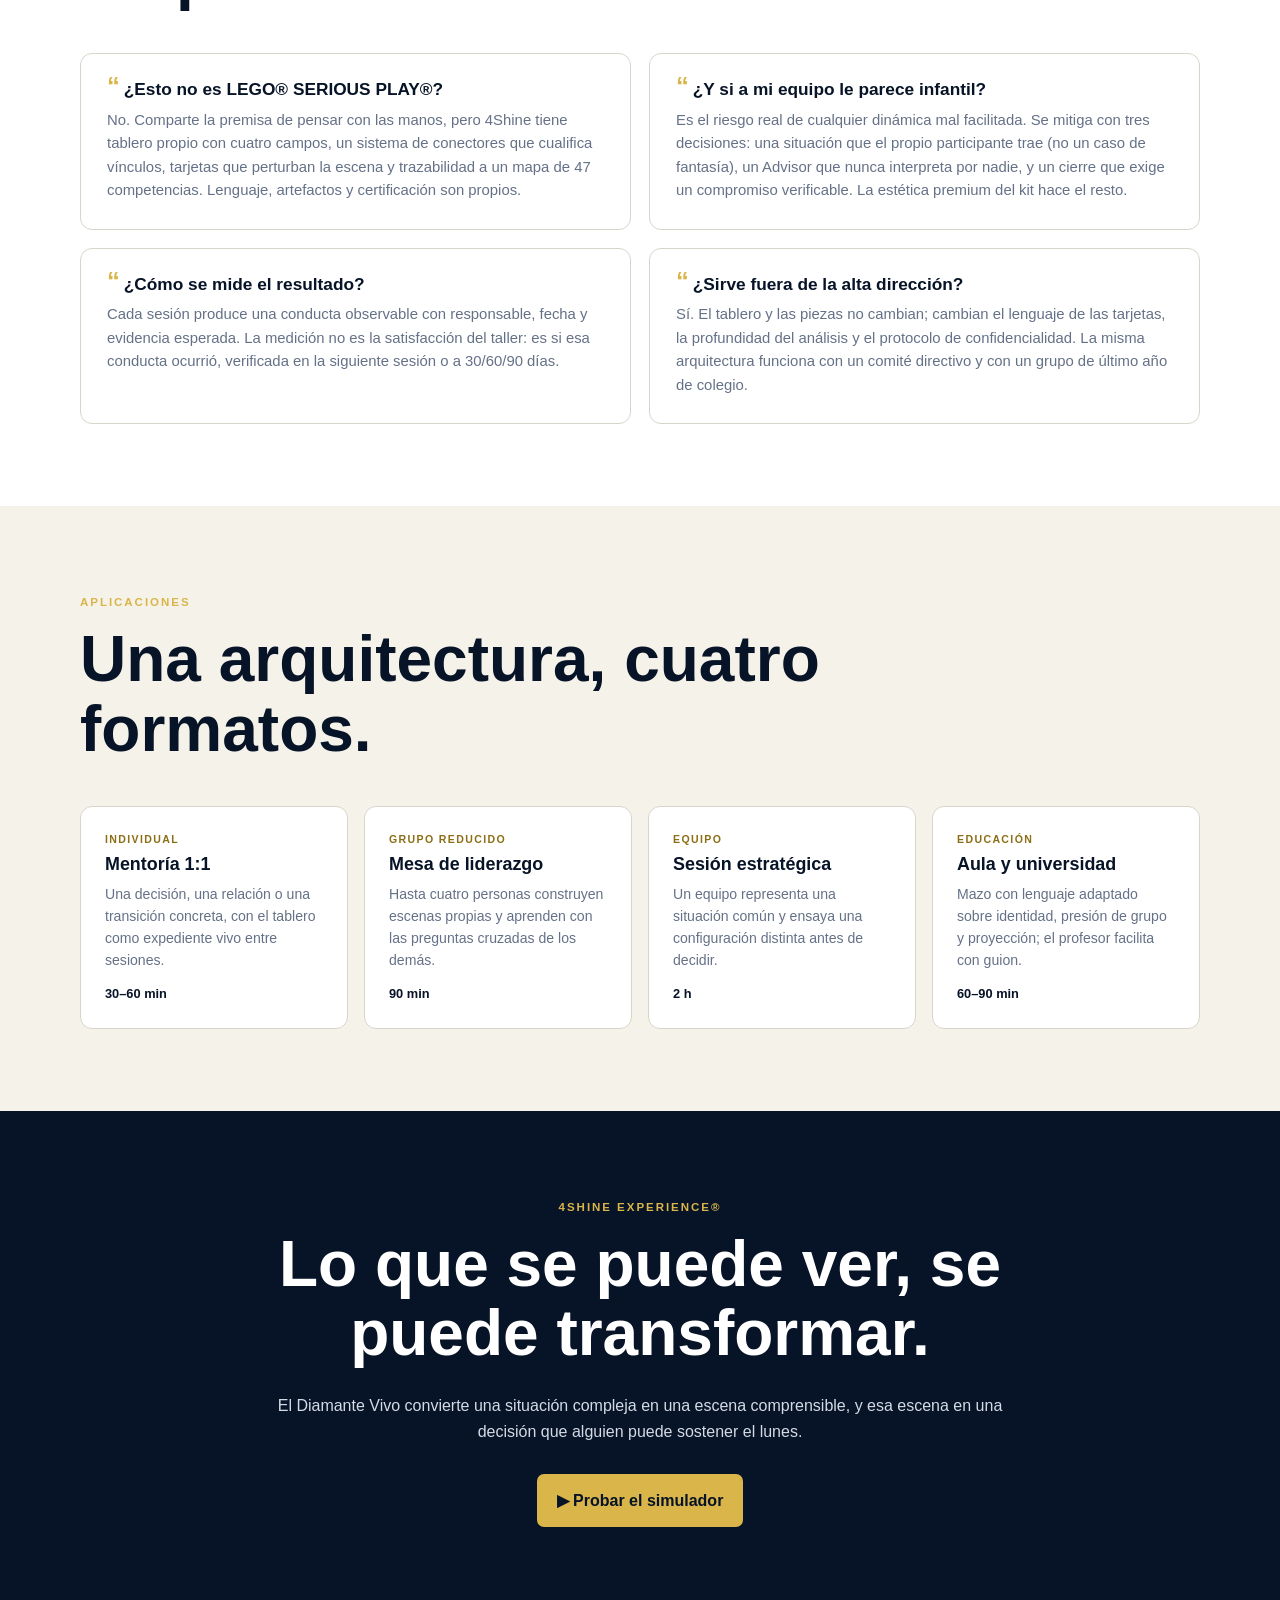
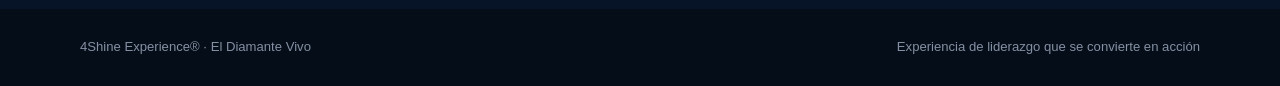
==== commit 8d7f29a5: "Mazo completo de 96 conductas y el tablero como los cuatro pilares Decisión de diseño: los cuadrante" ====
--- a/public/index.html
+++ b/public/index.html
@@ -81,7 +81,7 @@
   <a class="brand" href="#inicio">4SHINE EXPERIENCE®</a>
   <a class="navlink" href="#que-es">Qué es</a>
   <a class="navlink" href="opcion-a.html">La sesión</a>
-  <a class="navlink" href="cartas.html">Cartas</a>
+  <a class="navlink" href="cartas.html">Tarjetas de Reto</a><a class="navlink" href="mazo.html">El mazo</a>
   <a class="navlink" href="sim/diamante/" style="color:#d9b54a;border:1px solid #d9b54a66;border-radius:999px;padding:5px 13px">▶ Simulador</a>
 </div></nav>
 
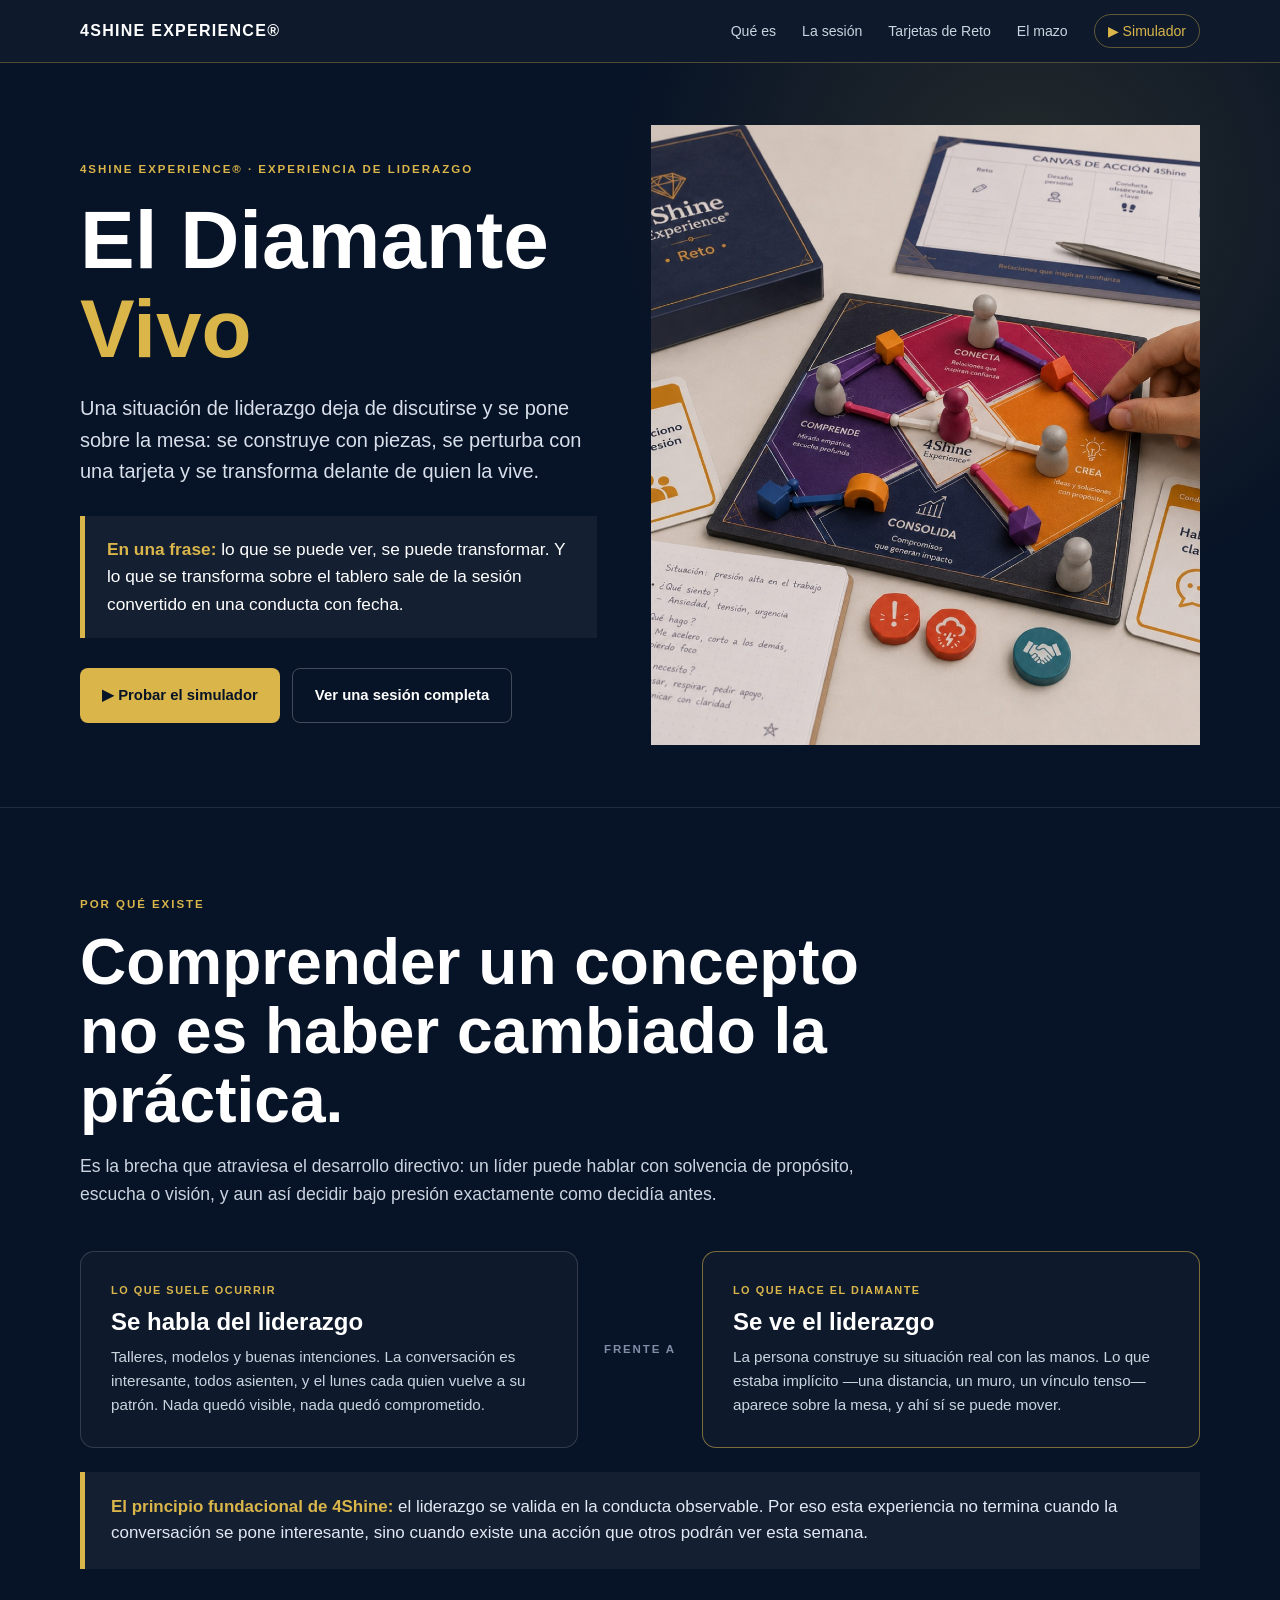
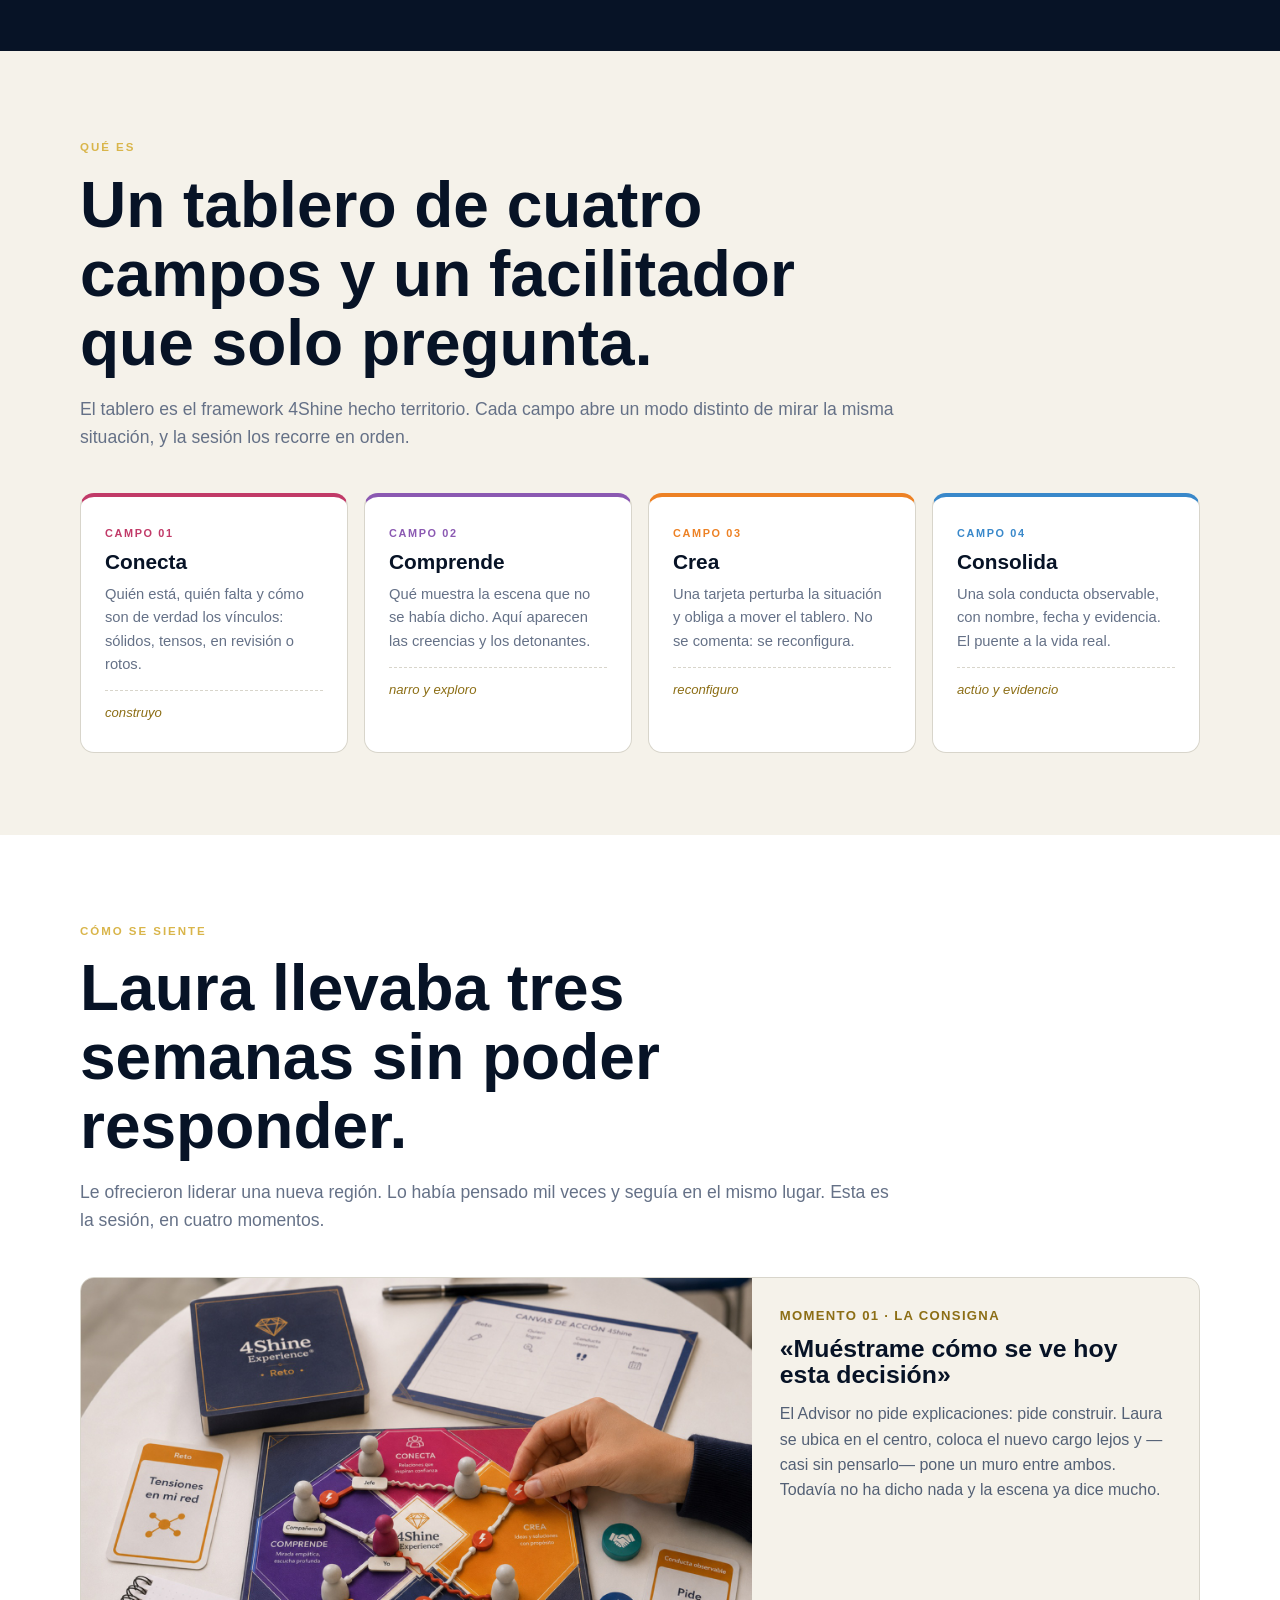
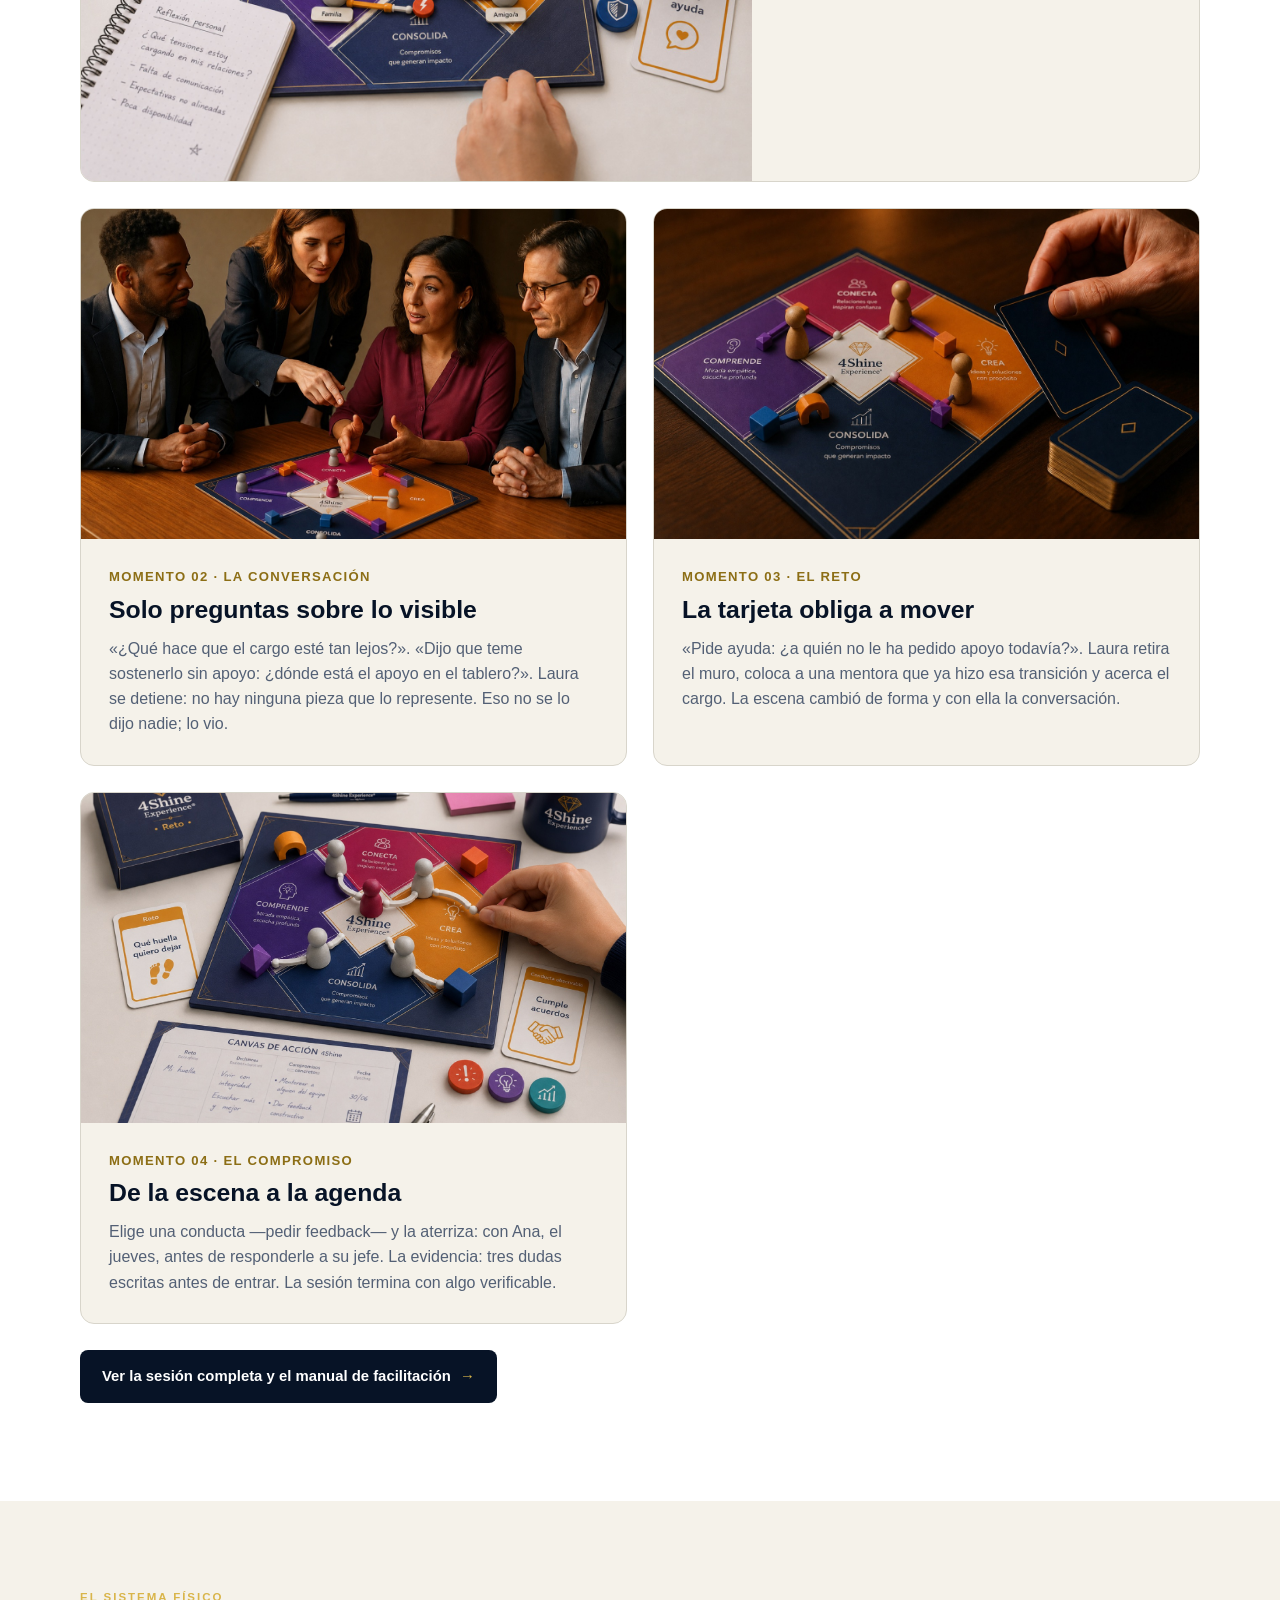
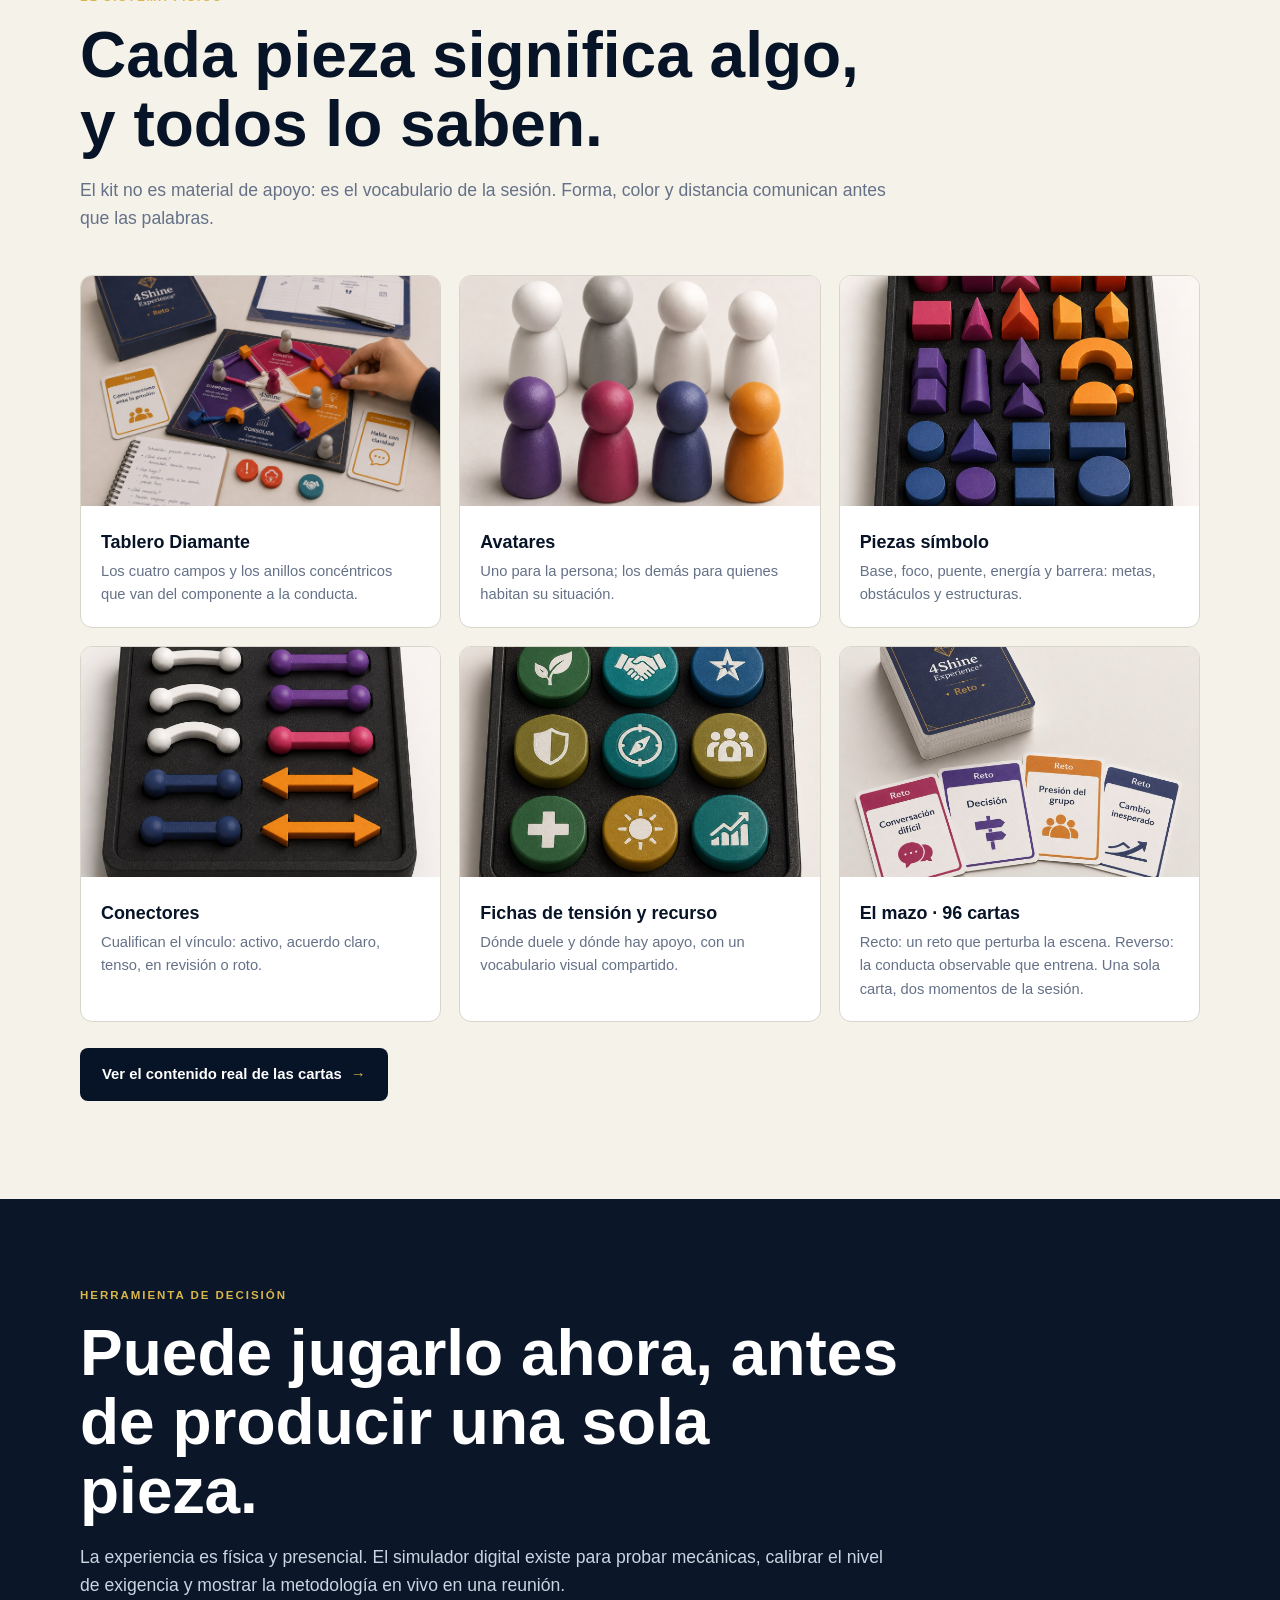
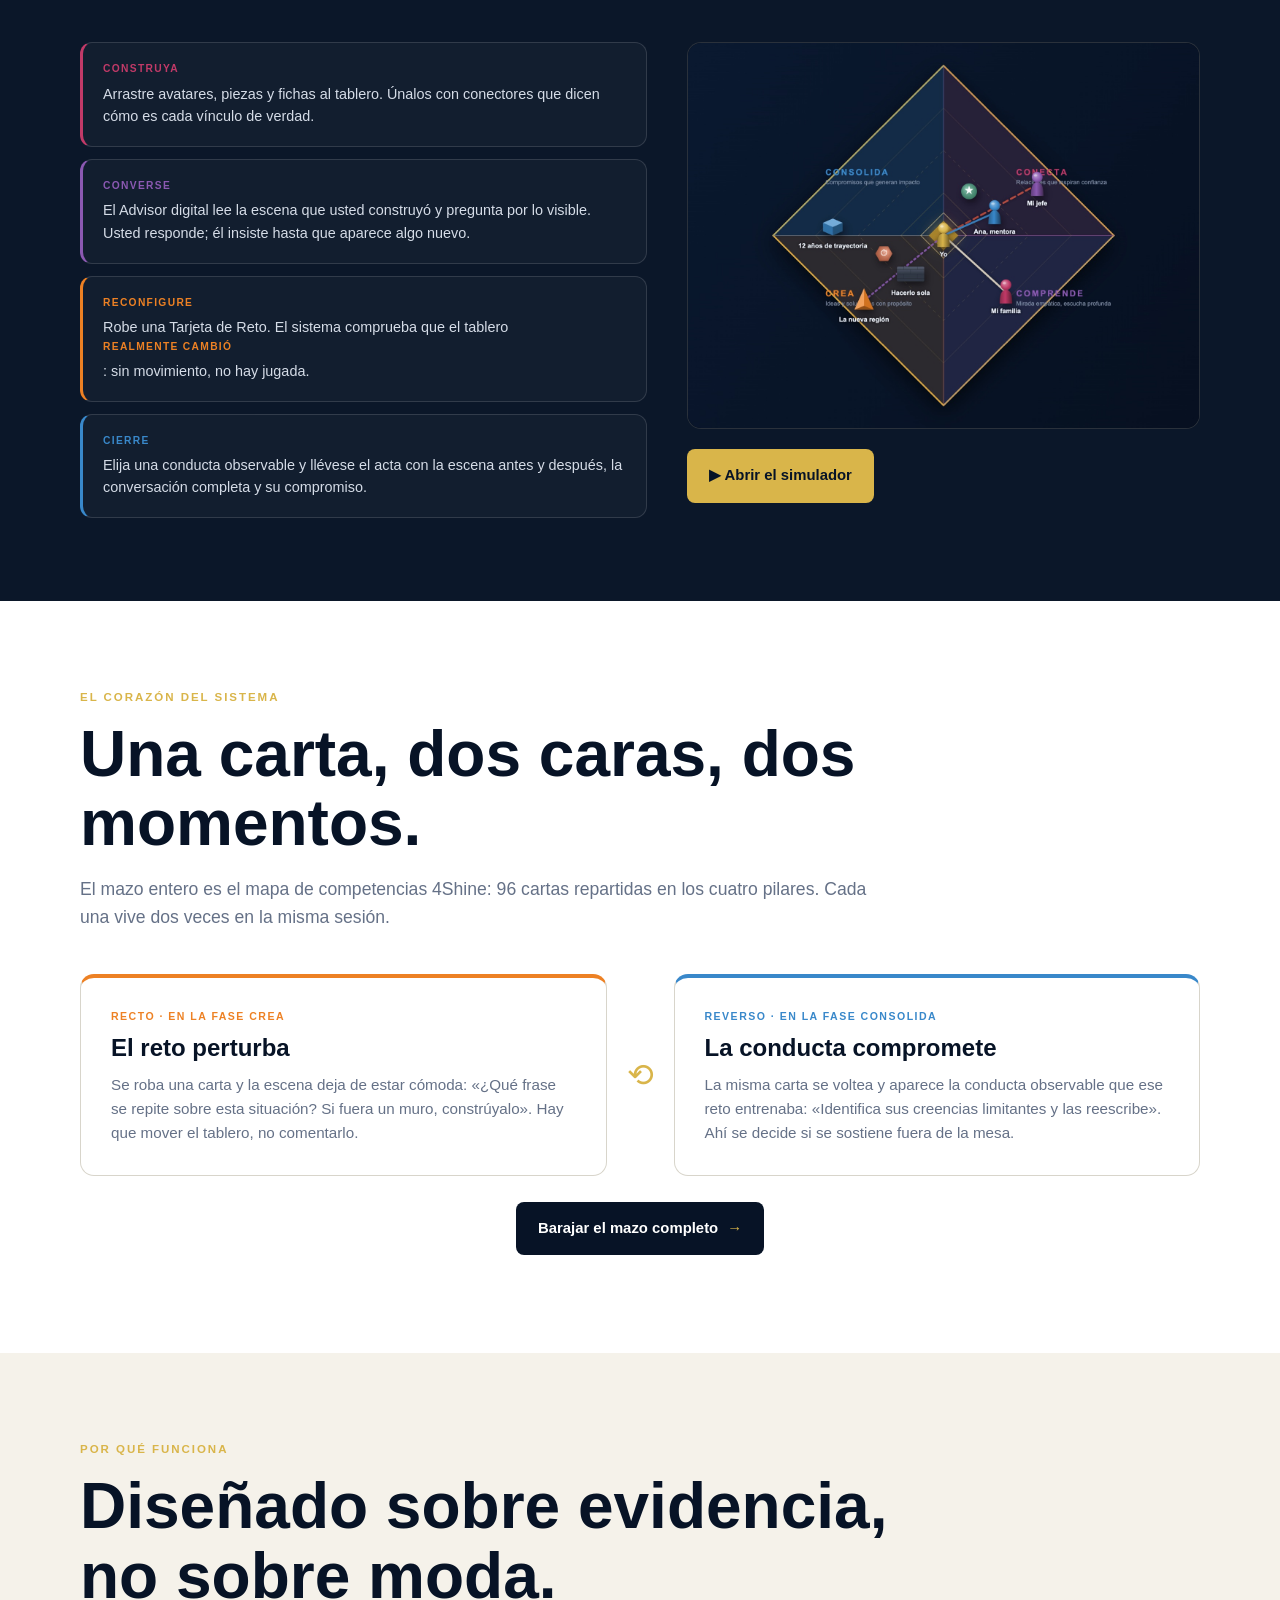
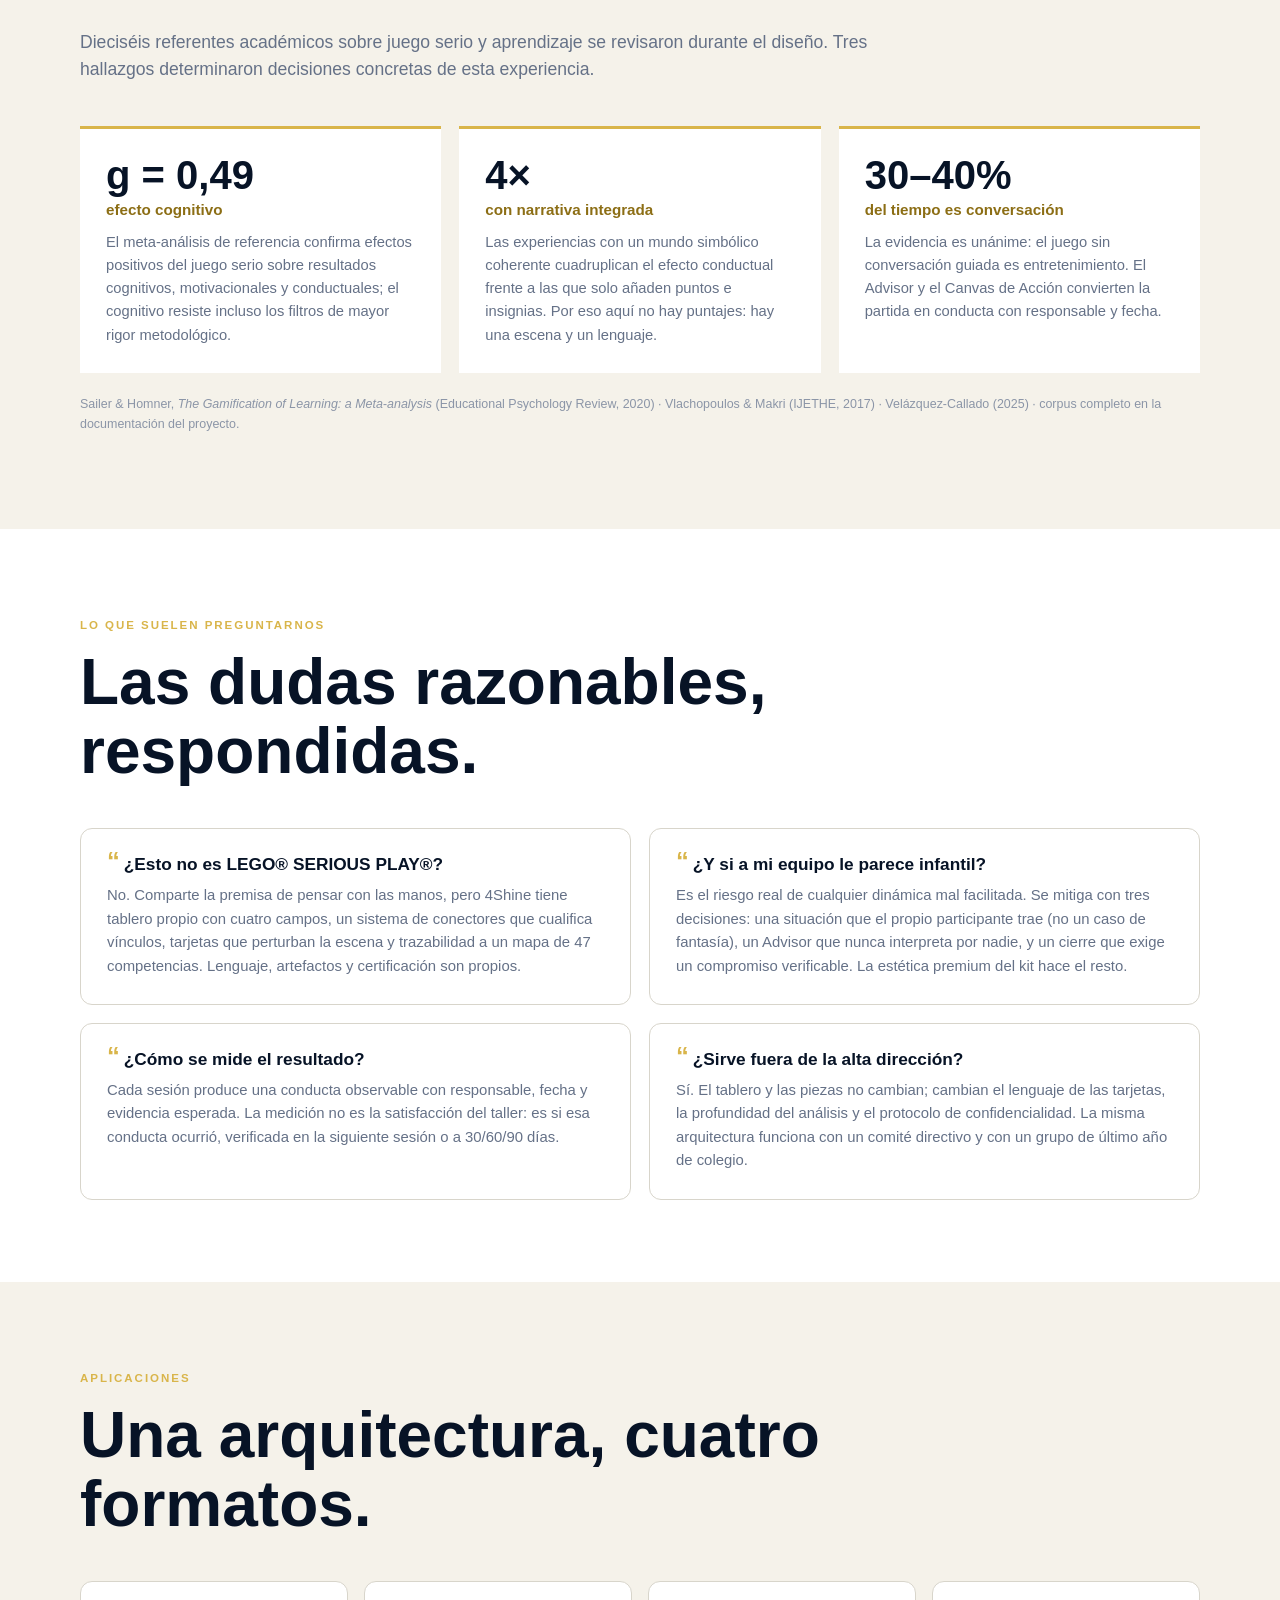
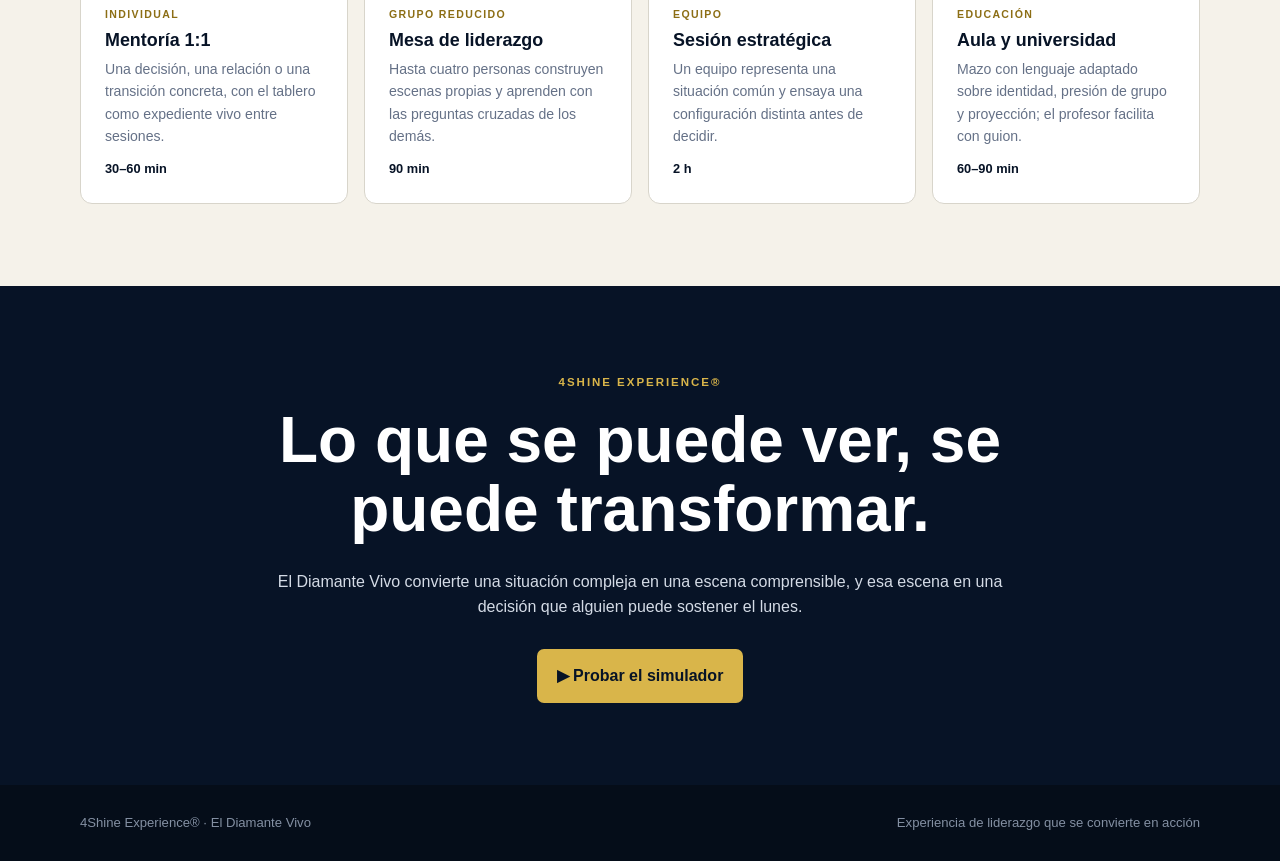
==== commit a2d8b65b: "Un solo mazo: 96 cartas de dos caras Corrección de fondo: las Tarjetas de Reto y las Conductas Obser" ====
--- a/public/index.html
+++ b/public/index.html
@@ -38,6 +38,13 @@
 .campo p{margin:0;color:var(--muted);font-size:.92rem}
 .campo .verbo{display:block;margin-top:14px;padding-top:12px;border-top:1px dashed var(--line);font-size:.82rem;color:#8c6e15;font-style:italic}
 
+.dos-caras{display:grid;grid-template-columns:1fr auto 1fr;gap:20px;align-items:center}
+.cara-exp{background:white;border:1px solid var(--line);border-top:4px solid var(--ce);border-radius:14px;padding:30px}
+.cara-exp b{display:block;font-size:.66rem;letter-spacing:.14em;text-transform:uppercase;color:var(--ce);margin-bottom:10px}
+.cara-exp h3{font-size:1.5rem;margin-bottom:12px}
+.cara-exp p{margin:0;color:var(--muted);font-size:.95rem}
+.giro-exp{font-size:2rem;color:var(--gold)}
+@media(max-width:820px){.dos-caras{grid-template-columns:1fr}.giro-exp{text-align:center;transform:rotate(90deg)}}
 .evid{display:grid;grid-template-columns:repeat(3,1fr);gap:18px}
 .evid-card{background:white;border-top:3px solid var(--gold);padding:26px}
 .evid-card .stat{font-size:2.5rem;font-weight:900;line-height:1;color:var(--ink)}
@@ -174,7 +181,7 @@
     <article class="kit-card"><img src="img/kit-piezas.jpg" alt="Piezas símbolo"><div><h3>Piezas símbolo</h3><p>Base, foco, puente, energía y barrera: metas, obstáculos y estructuras.</p></div></article>
     <article class="kit-card"><img src="img/kit-conectores.jpg" alt="Conectores"><div><h3>Conectores</h3><p>Cualifican el vínculo: activo, acuerdo claro, tenso, en revisión o roto.</p></div></article>
     <article class="kit-card"><img src="img/kit-recurso.jpg" alt="Fichas de recurso"><div><h3>Fichas de tensión y recurso</h3><p>Dónde duele y dónde hay apoyo, con un vocabulario visual compartido.</p></div></article>
-    <article class="kit-card"><img src="img/kit-cartas-reto.jpg" alt="Tarjetas de reto"><div><h3>Tarjetas de Reto</h3><p>Doce consignas que perturban la escena y exigen moverla.</p></div></article>
+    <article class="kit-card"><img src="img/kit-cartas-reto.jpg" alt="El mazo de dos caras"><div><h3>El mazo · 96 cartas</h3><p>Recto: un reto que perturba la escena. Reverso: la conducta observable que entrena. Una sola carta, dos momentos de la sesión.</p></div></article>
   </div>
   <p style="margin-top:26px"><a class="cta solid" href="cartas.html" style="background:var(--ink);color:white">Ver el contenido real de las cartas <span style="color:#d9b54a">→</span></a></p>
 </div></section>
@@ -198,6 +205,21 @@
   </div>
 </div></section>
 
+<!-- ===== LA CARTA ===== -->
+<section class="alt"><div class="wrap">
+  <div class="intro"><span class="eyebrow">El corazón del sistema</span>
+    <h2>Una carta, dos caras, dos momentos.</h2>
+    <p>El mazo entero es el mapa de competencias 4Shine: 96 cartas repartidas en los cuatro pilares. Cada una vive dos veces en la misma sesión.</p></div>
+  <div class="dos-caras">
+    <div class="cara-exp" style="--ce:#ed8124"><b>Recto · en la fase Crea</b><h3>El reto perturba</h3>
+      <p>Se roba una carta y la escena deja de estar cómoda: «¿Qué frase se repite sobre esta situación? Si fuera un muro, constrúyalo». Hay que mover el tablero, no comentarlo.</p></div>
+    <div class="giro-exp">⟲</div>
+    <div class="cara-exp" style="--ce:#3988ca"><b>Reverso · en la fase Consolida</b><h3>La conducta compromete</h3>
+      <p>La misma carta se voltea y aparece la conducta observable que ese reto entrenaba: «Identifica sus creencias limitantes y las reescribe». Ahí se decide si se sostiene fuera de la mesa.</p></div>
+  </div>
+  <p style="margin-top:26px;text-align:center"><a class="cta solid" href="mazo.html" style="background:var(--ink);color:white">Barajar el mazo completo <span style="color:#d9b54a">→</span></a></p>
+</div></section>
+
 <!-- ===== EVIDENCIA ===== -->
 <section><div class="wrap">
   <div class="intro"><span class="eyebrow">Por qué funciona</span>
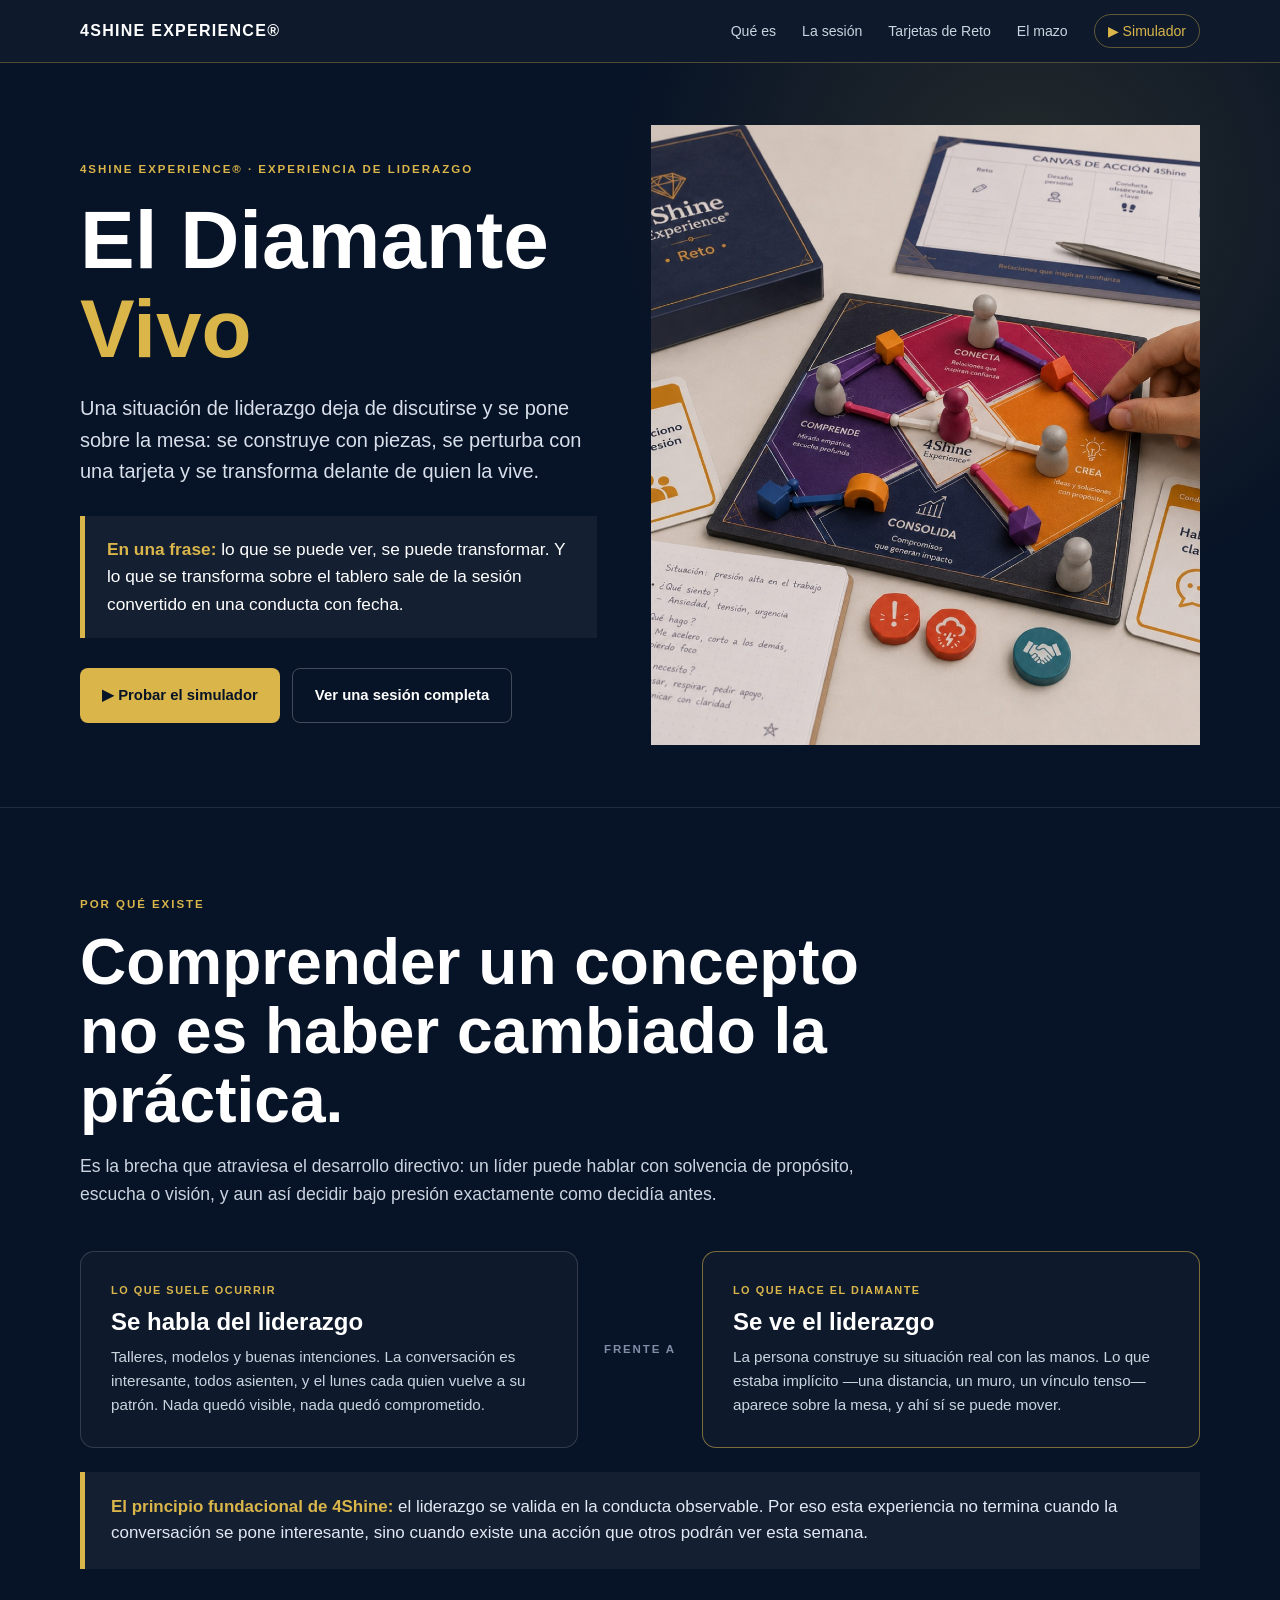
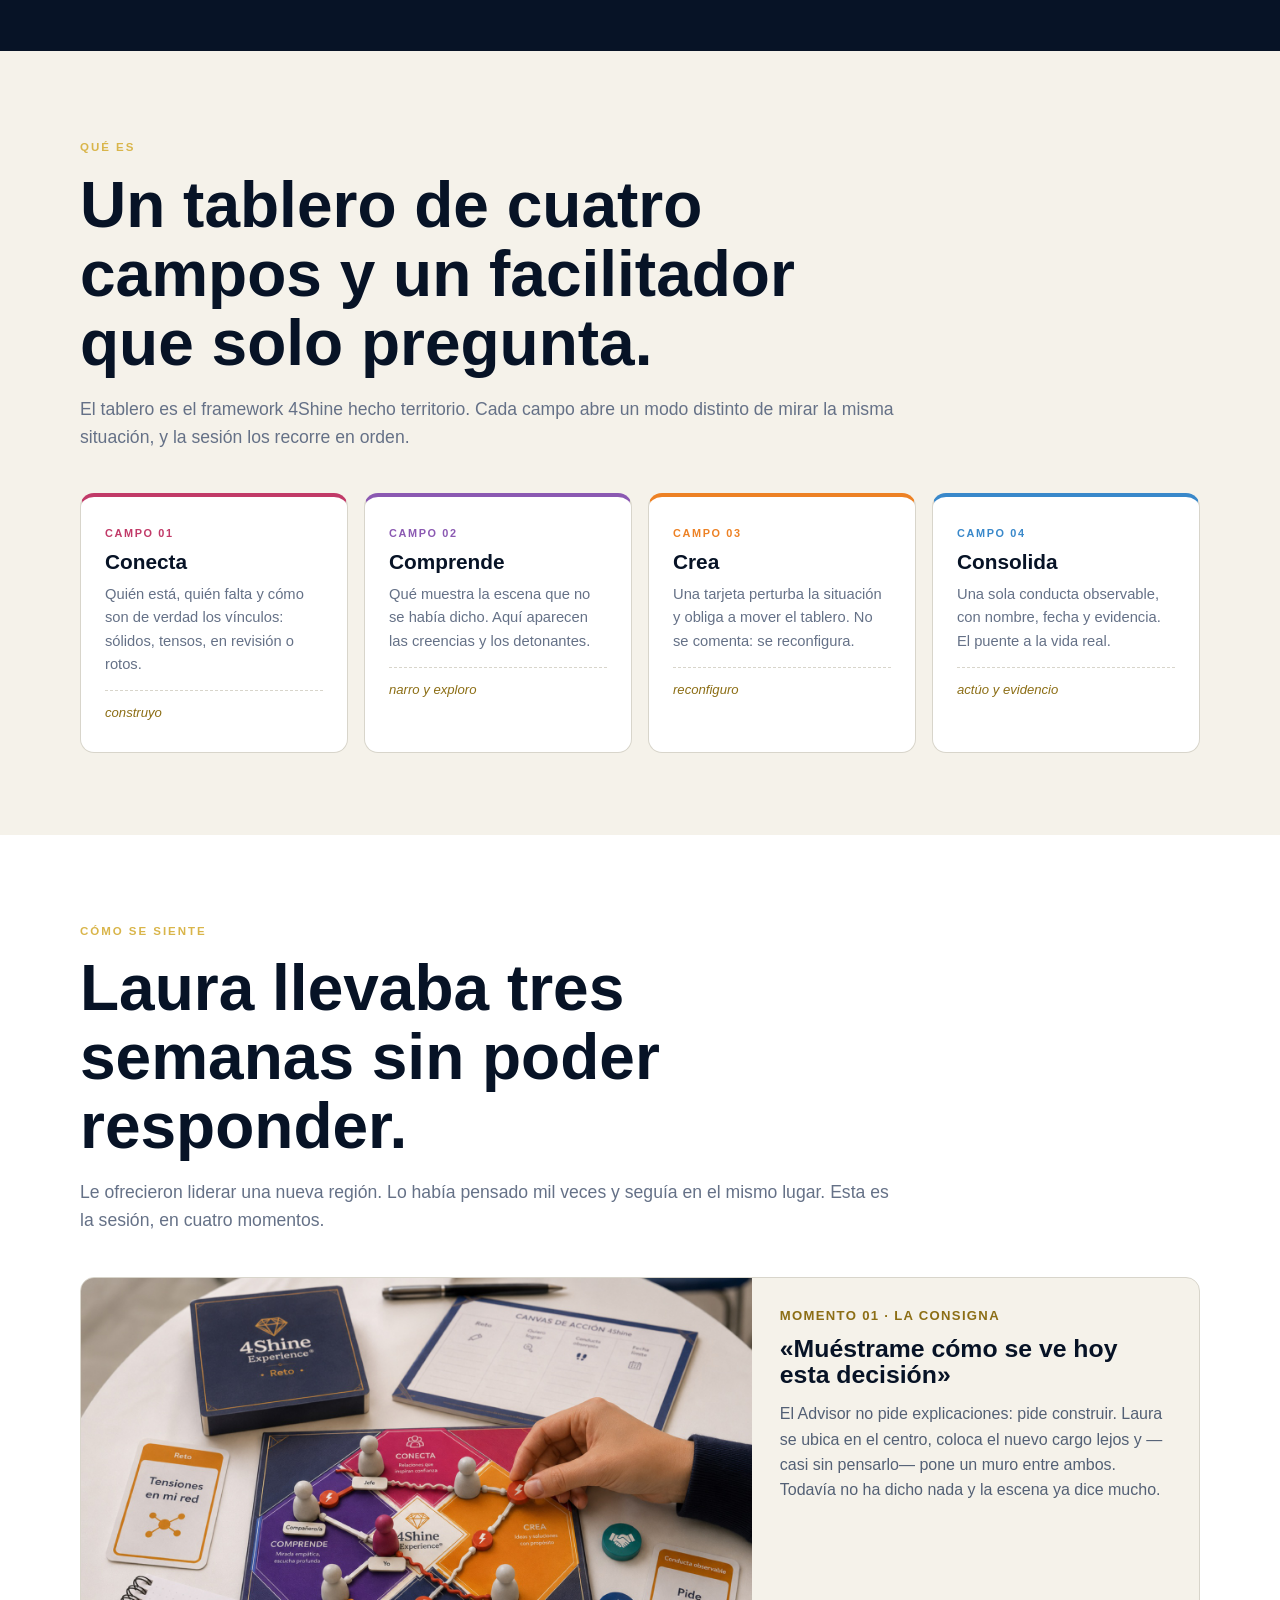
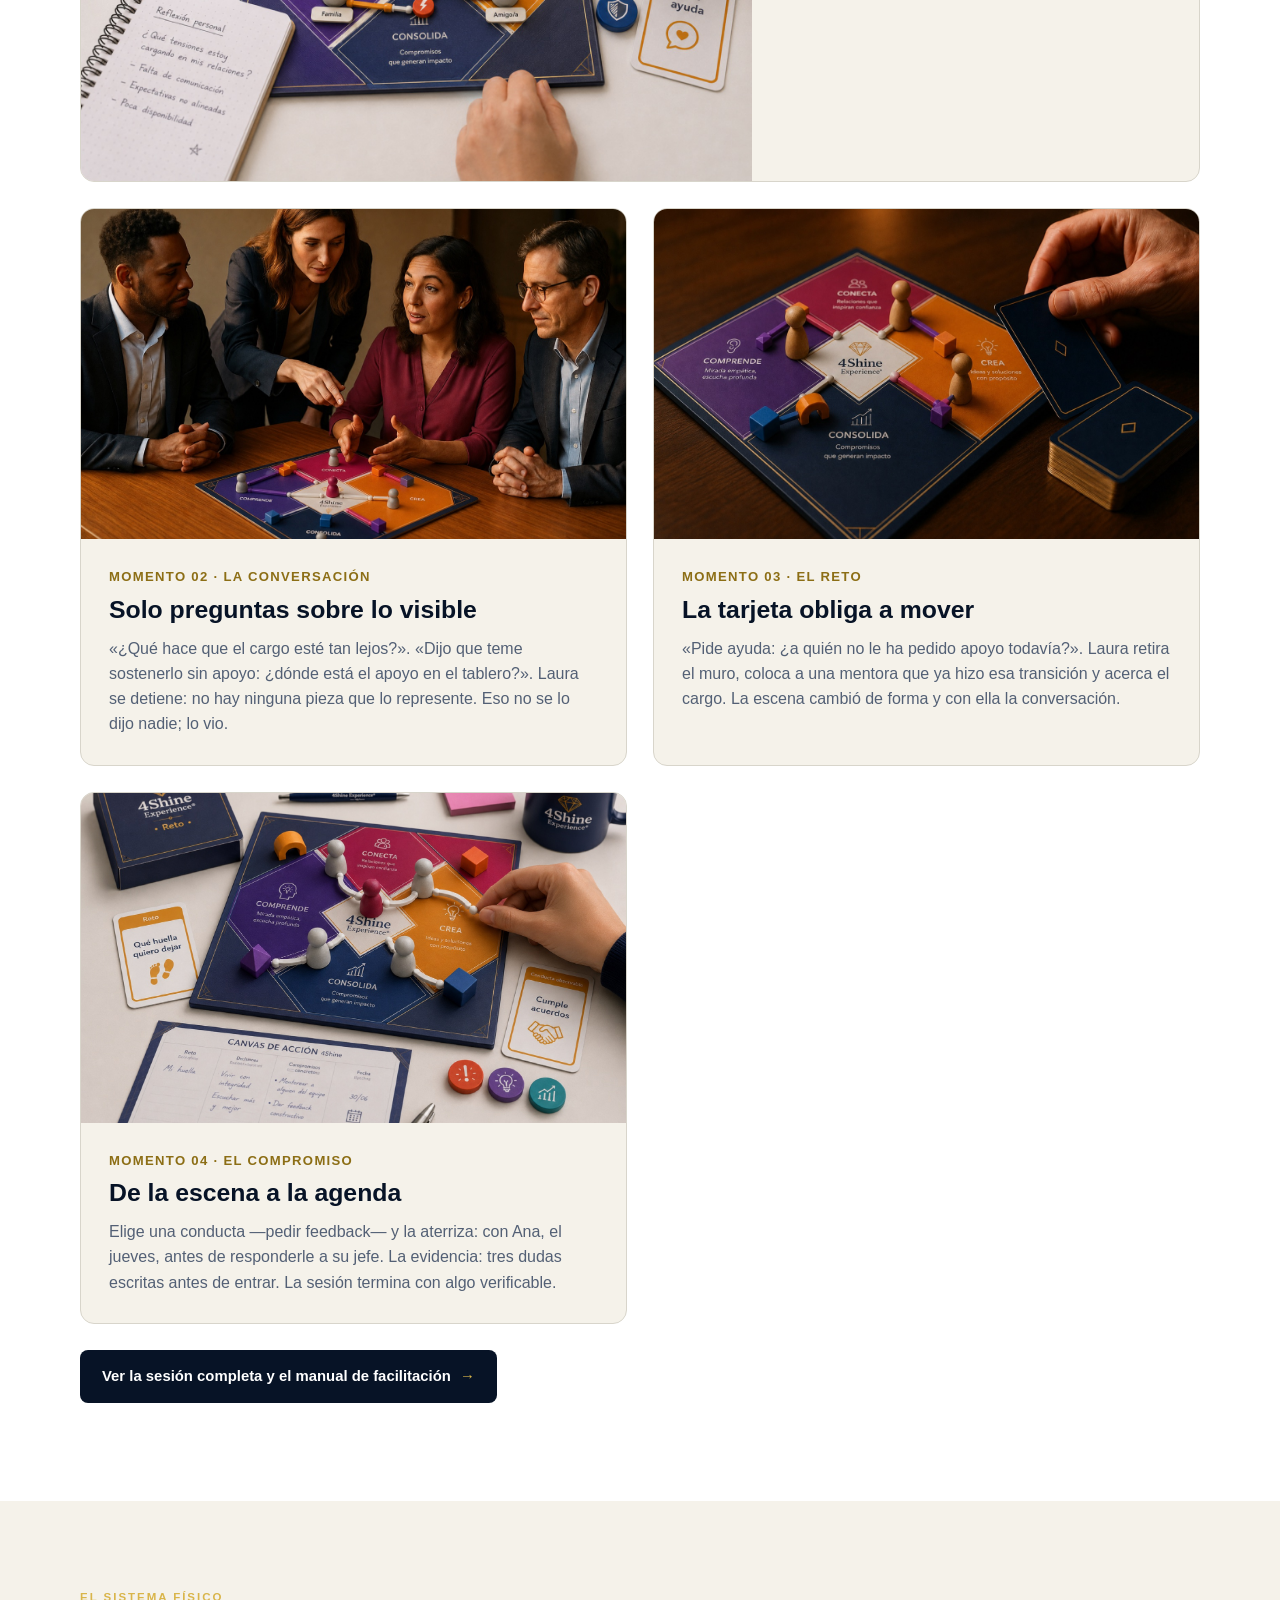
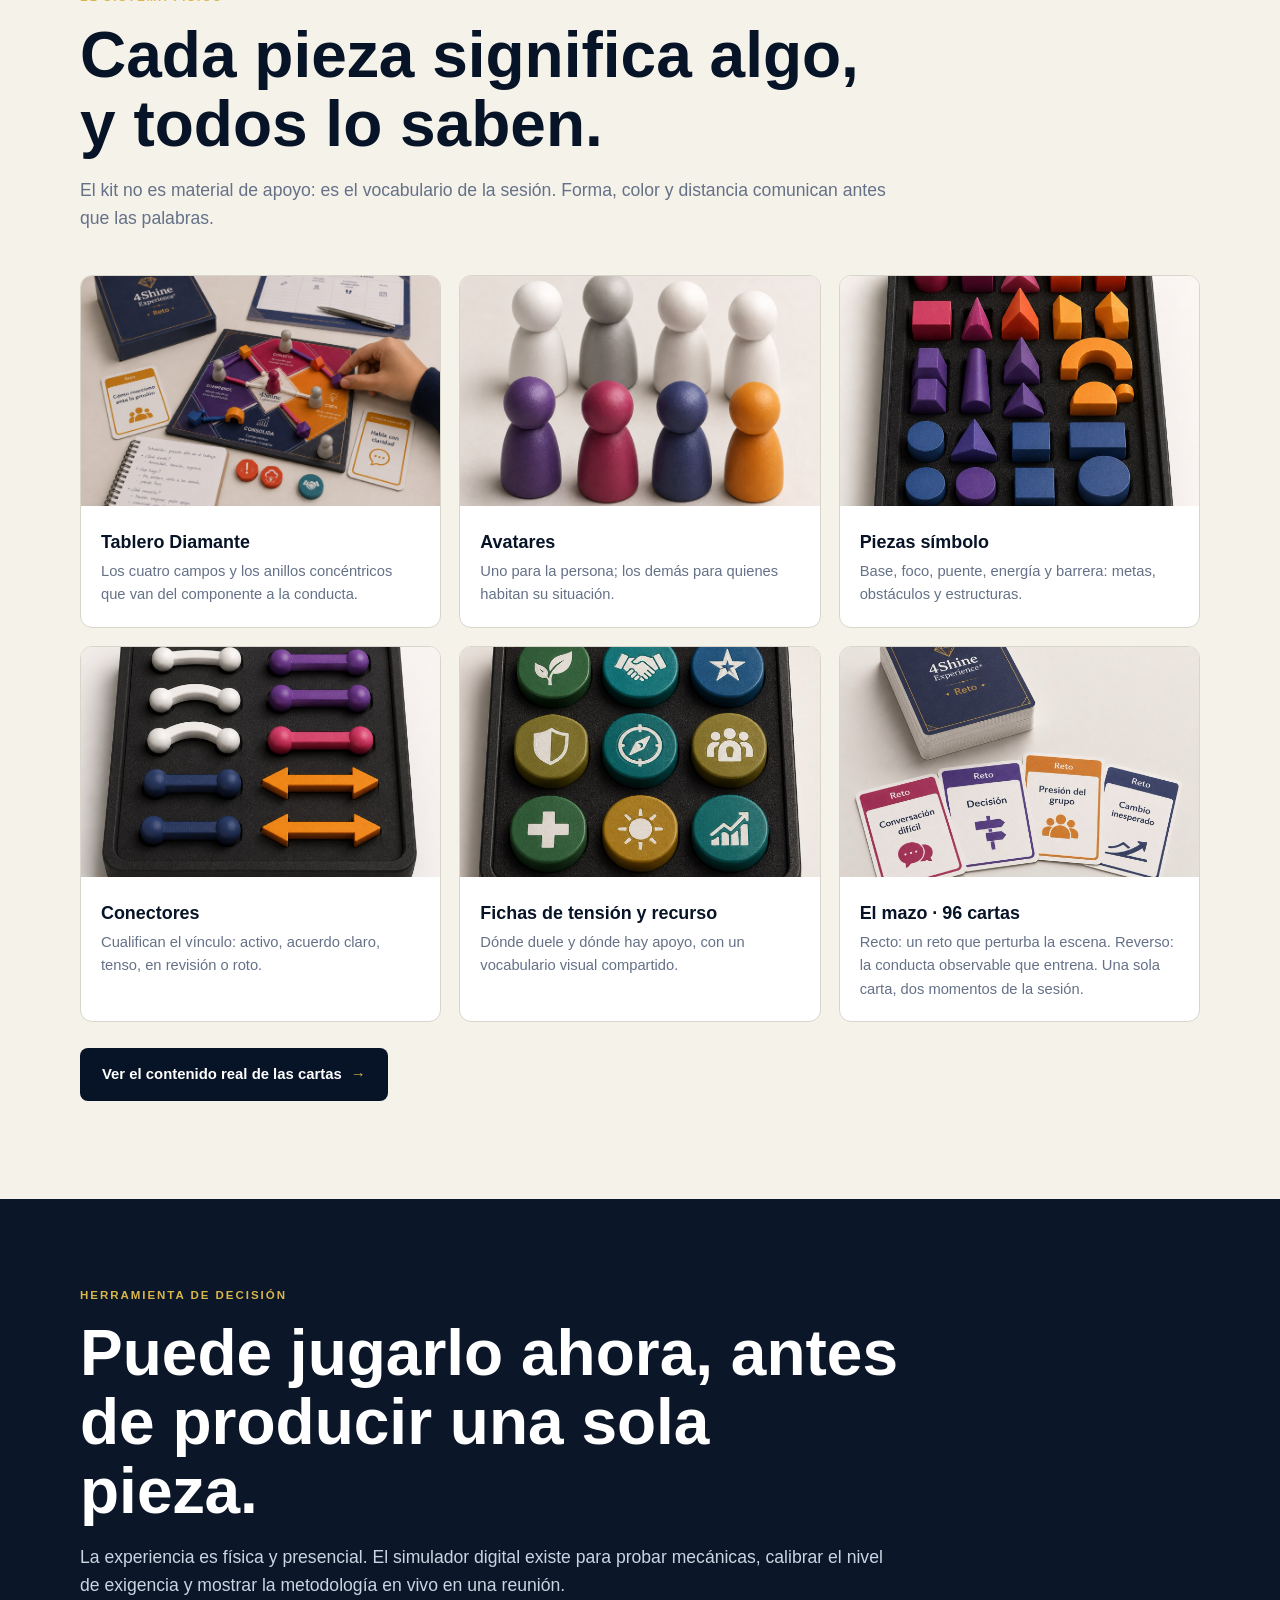
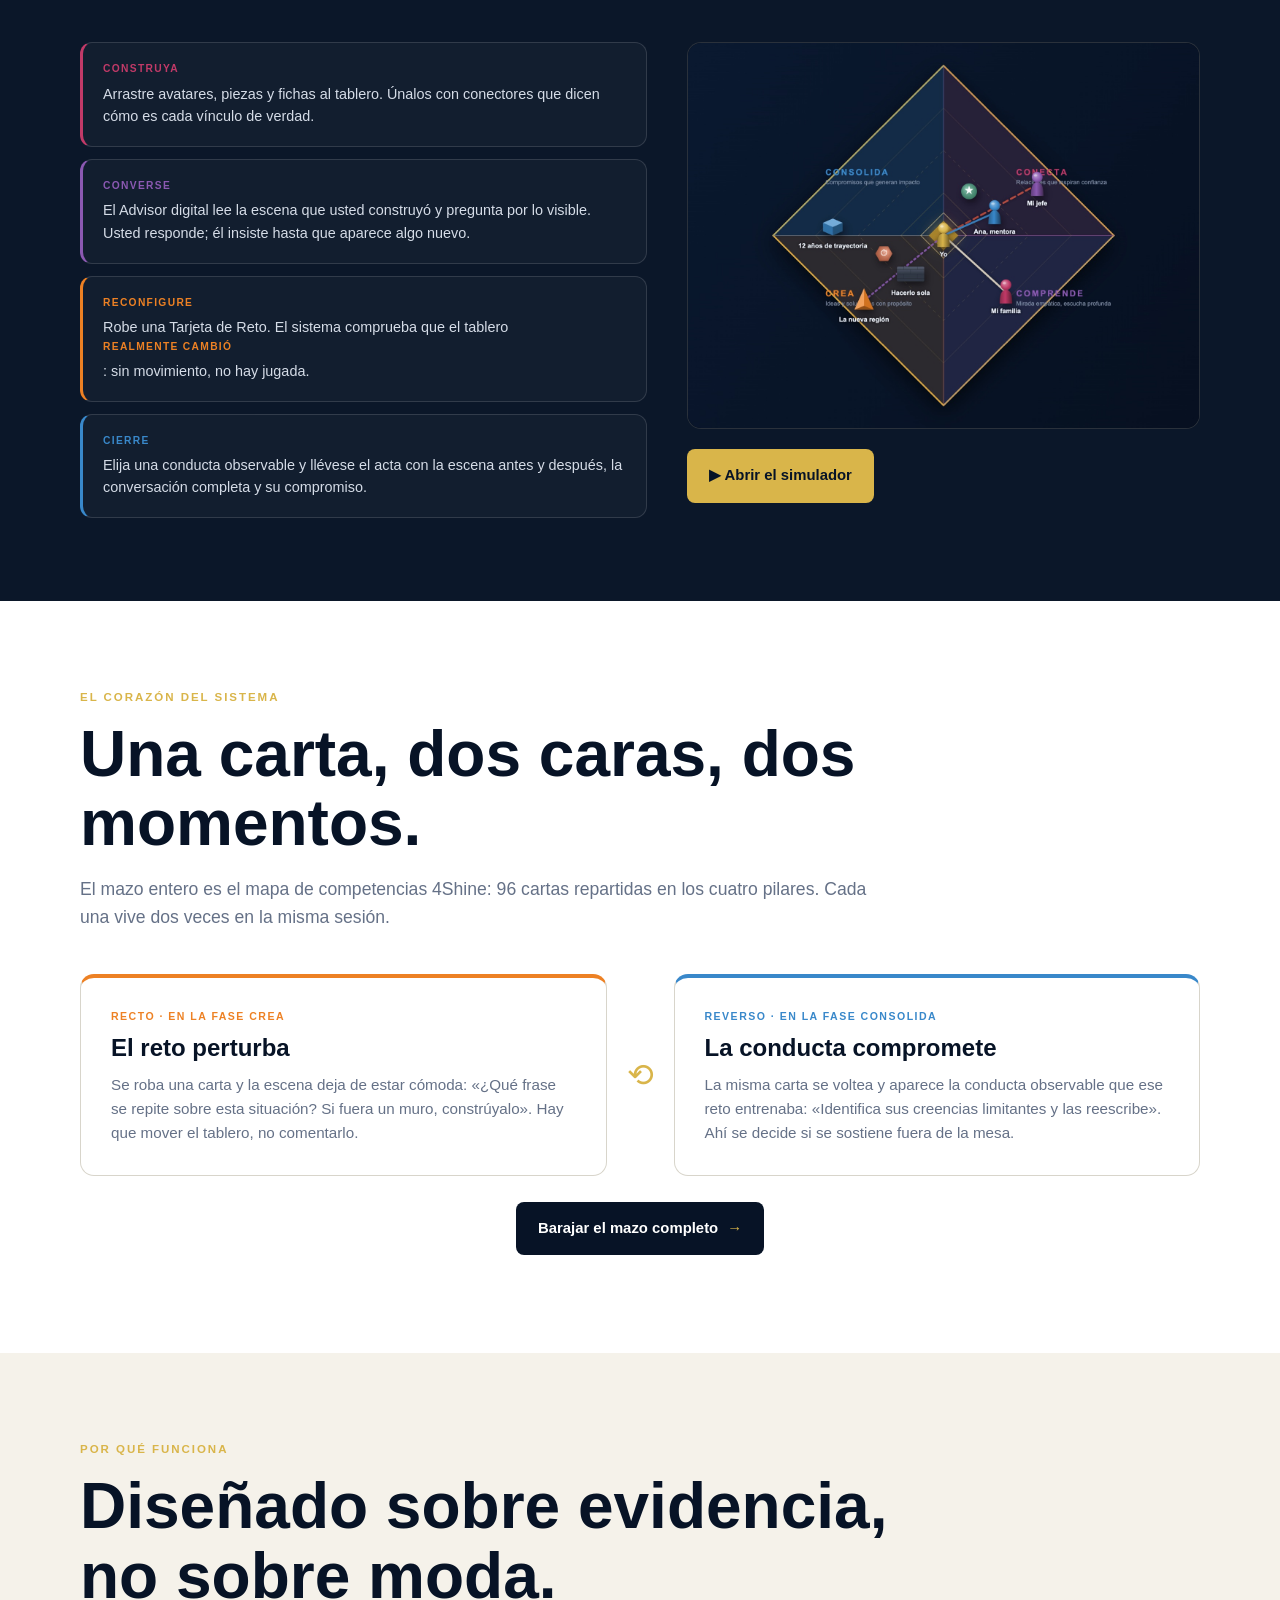
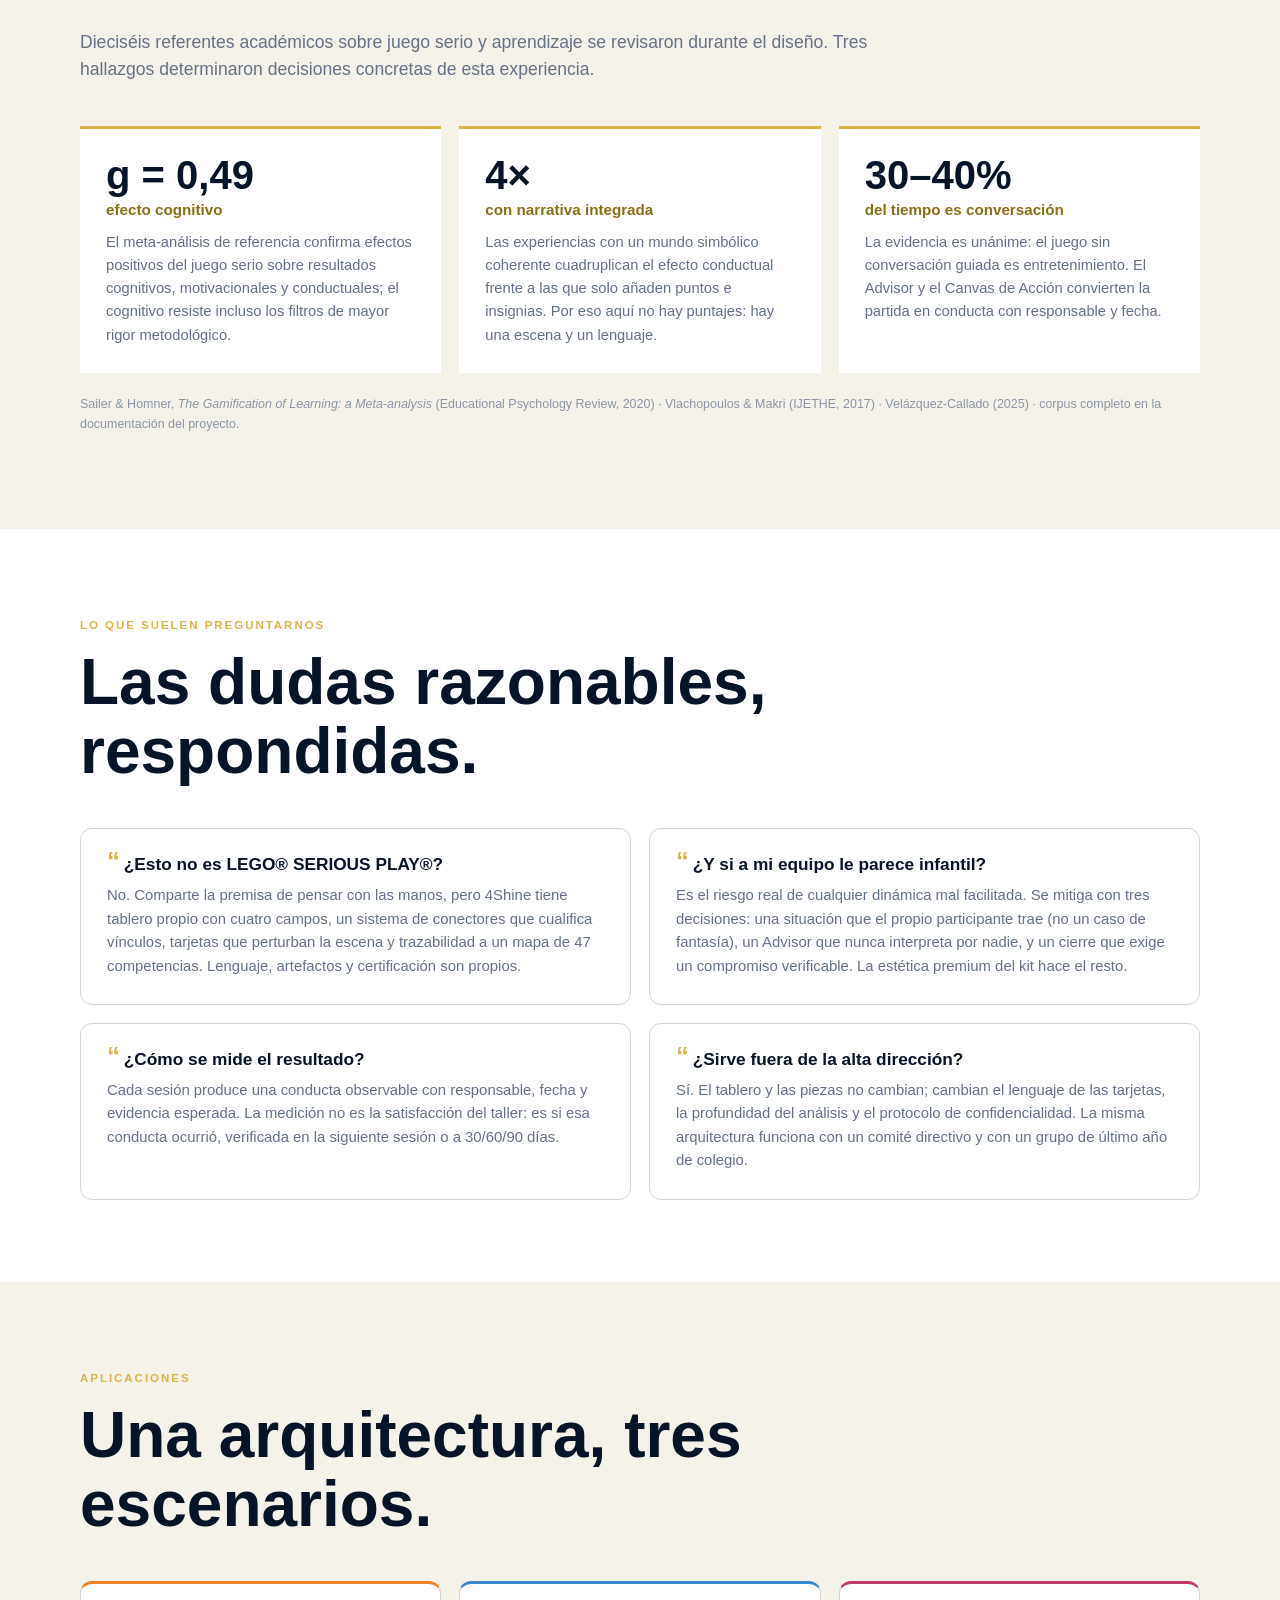
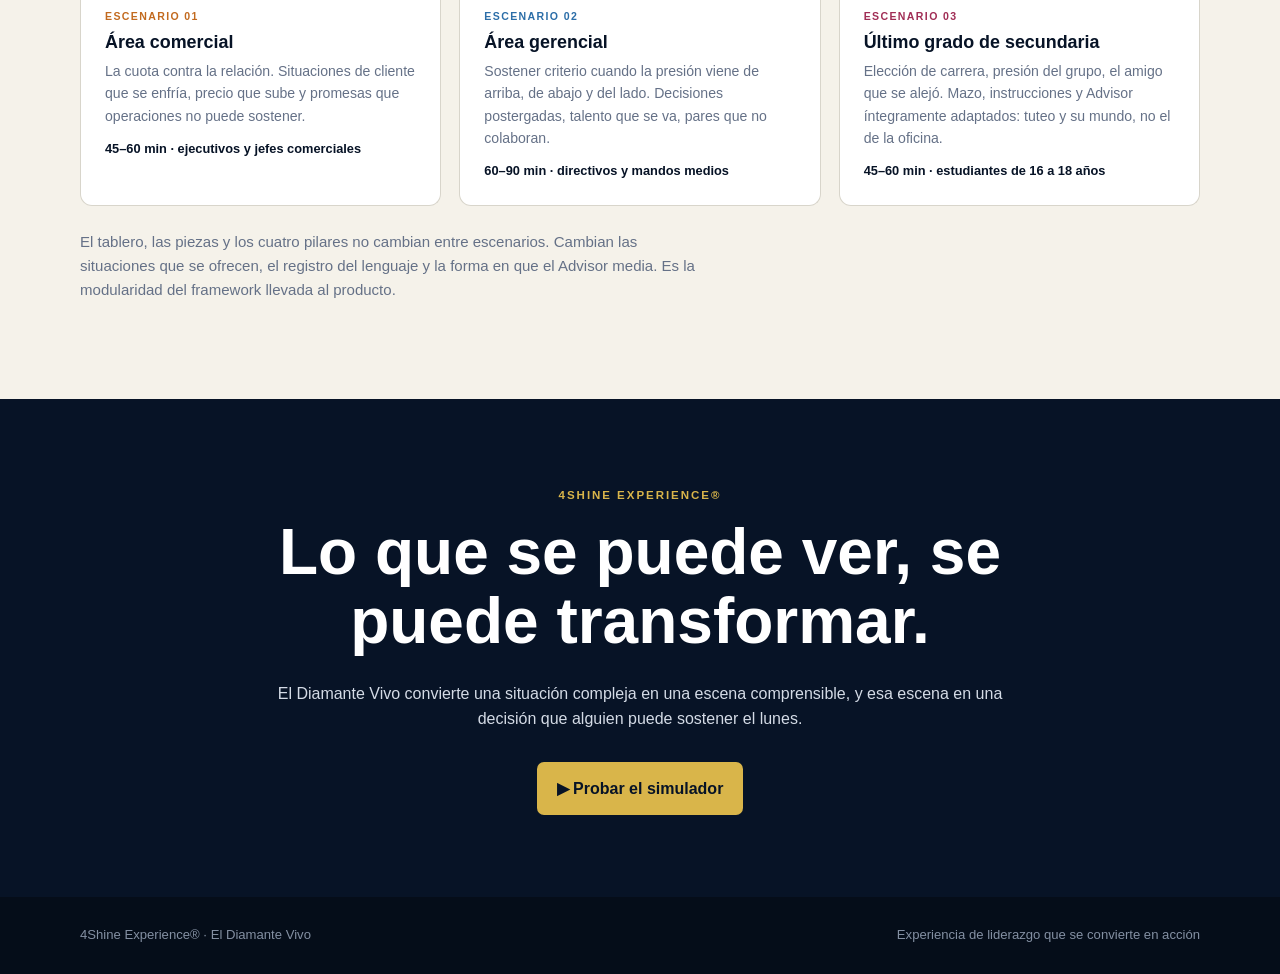
==== commit c35a5458: "Tres escenarios de aplicación con adaptación completa Pantalla 1: escenario (comercial · gerencial ·" ====
--- a/public/index.html
+++ b/public/index.html
@@ -68,7 +68,7 @@
 .obj-card h3:before{content:"“";color:var(--gold);font-size:1.6rem;line-height:0;margin-right:4px}
 .obj-card p{margin:0;color:var(--muted);font-size:.93rem}
 
-.formatos{display:grid;grid-template-columns:repeat(4,1fr);gap:16px}
+.formatos{display:grid;grid-template-columns:repeat(3,1fr);gap:18px}
 .fmt{background:white;border:1px solid var(--line);border-radius:12px;padding:24px}
 .fmt b{display:block;font-size:.66rem;letter-spacing:.13em;text-transform:uppercase;color:#8c6e15;margin-bottom:8px}
 .fmt h3{font-size:1.12rem;margin-bottom:8px}
@@ -253,13 +253,13 @@
 
 <!-- ===== FORMATOS ===== -->
 <section><div class="wrap">
-  <div class="intro"><span class="eyebrow">Aplicaciones</span><h2>Una arquitectura, cuatro formatos.</h2></div>
+  <div class="intro"><span class="eyebrow">Aplicaciones</span><h2>Una arquitectura, tres escenarios.</h2></div>
   <div class="formatos">
-    <div class="fmt"><b>Individual</b><h3>Mentoría 1:1</h3><p>Una decisión, una relación o una transición concreta, con el tablero como expediente vivo entre sesiones.</p><span>30–60 min</span></div>
-    <div class="fmt"><b>Grupo reducido</b><h3>Mesa de liderazgo</h3><p>Hasta cuatro personas construyen escenas propias y aprenden con las preguntas cruzadas de los demás.</p><span>90 min</span></div>
-    <div class="fmt"><b>Equipo</b><h3>Sesión estratégica</h3><p>Un equipo representa una situación común y ensaya una configuración distinta antes de decidir.</p><span>2 h</span></div>
-    <div class="fmt"><b>Educación</b><h3>Aula y universidad</h3><p>Mazo con lenguaje adaptado sobre identidad, presión de grupo y proyección; el profesor facilita con guion.</p><span>60–90 min</span></div>
-  </div>
+    <div class="fmt" style="border-top:3px solid #ed8124"><b style="color:#c26a1f">Escenario 01</b><h3>Área comercial</h3><p>La cuota contra la relación. Situaciones de cliente que se enfría, precio que sube y promesas que operaciones no puede sostener.</p><span>45–60 min · ejecutivos y jefes comerciales</span></div>
+    <div class="fmt" style="border-top:3px solid #3988ca"><b style="color:#2c6ea8">Escenario 02</b><h3>Área gerencial</h3><p>Sostener criterio cuando la presión viene de arriba, de abajo y del lado. Decisiones postergadas, talento que se va, pares que no colaboran.</p><span>60–90 min · directivos y mandos medios</span></div>
+    <div class="fmt" style="border-top:3px solid #c13a68"><b style="color:#a02d55">Escenario 03</b><h3>Último grado de secundaria</h3><p>Elección de carrera, presión del grupo, el amigo que se alejó. Mazo, instrucciones y Advisor íntegramente adaptados: tuteo y su mundo, no el de la oficina.</p><span>45–60 min · estudiantes de 16 a 18 años</span></div>
+  </div>
+  <p style="margin-top:24px;color:var(--muted);font-size:.94rem;max-width:74ch">El tablero, las piezas y los cuatro pilares no cambian entre escenarios. Cambian las situaciones que se ofrecen, el registro del lenguaje y la forma en que el Advisor media. Es la modularidad del framework llevada al producto.</p>
 </div></section>
 
 <section class="final"><div class="wrap">
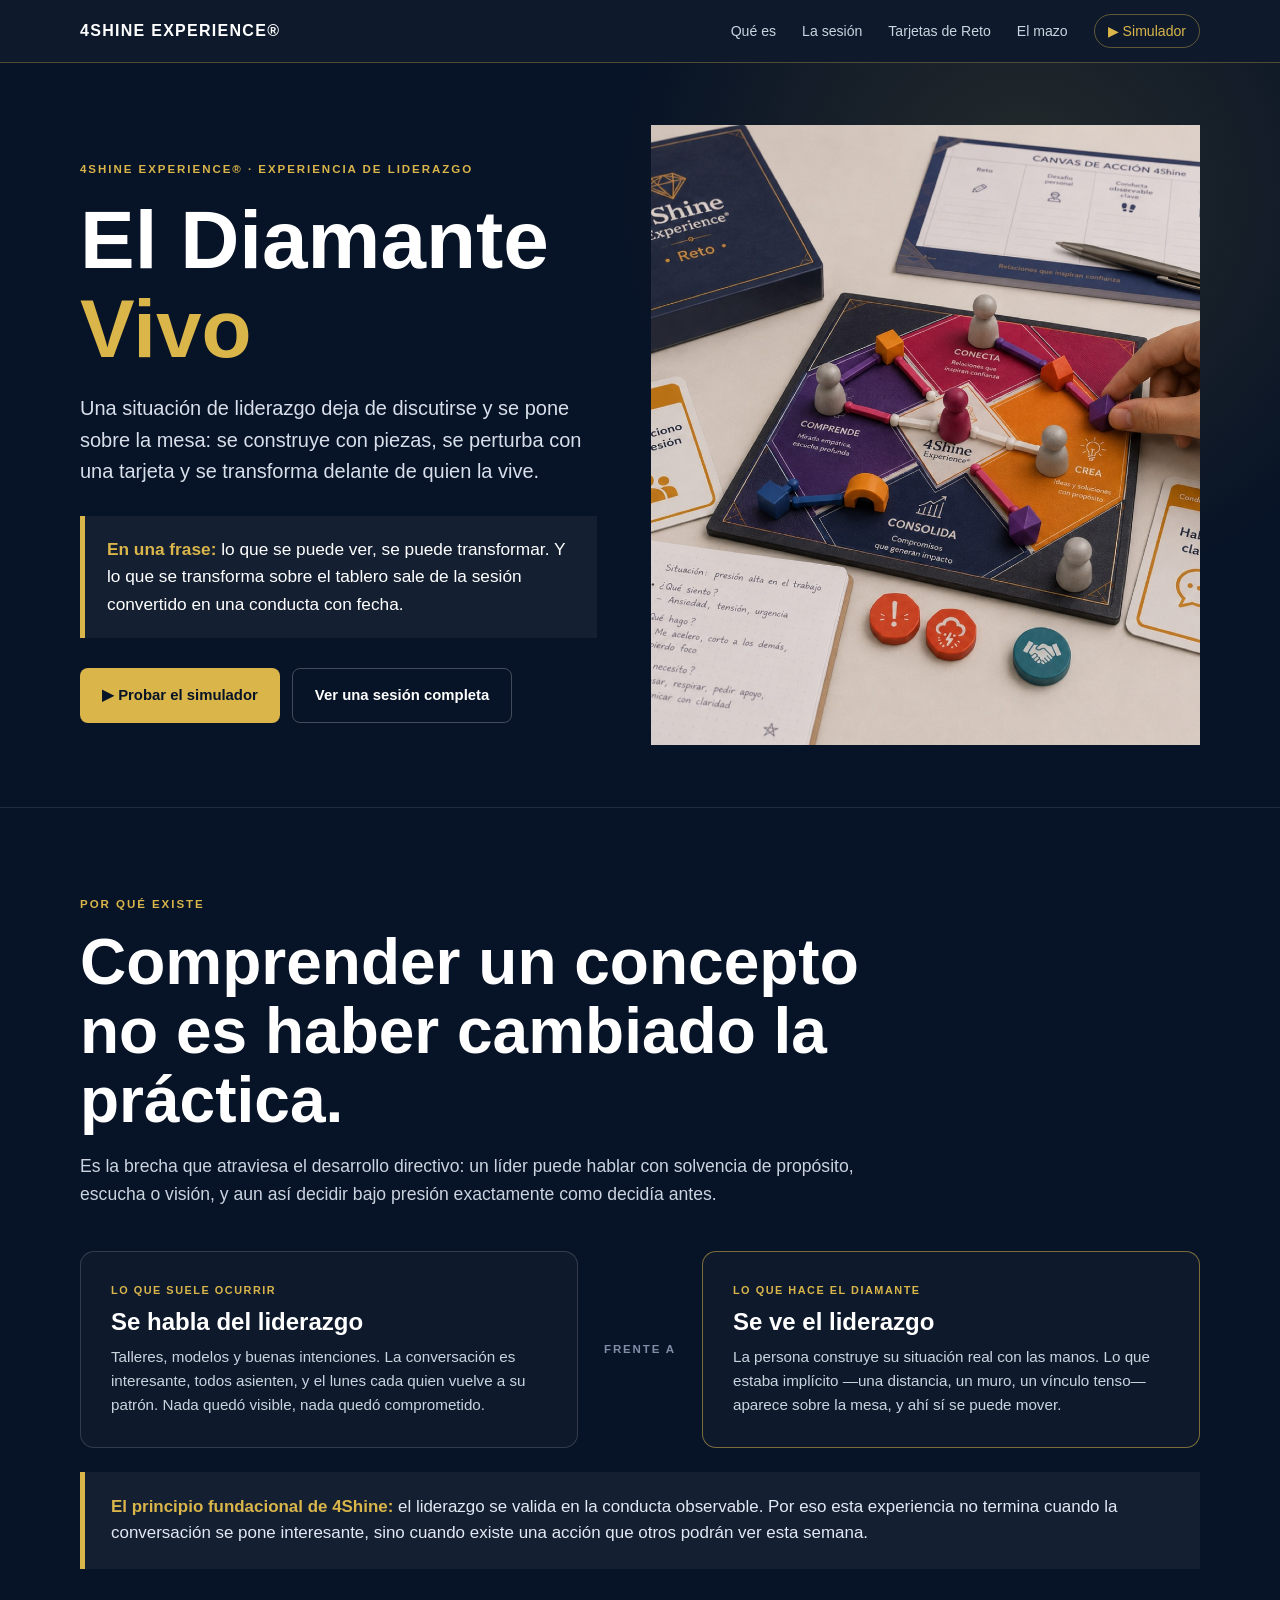
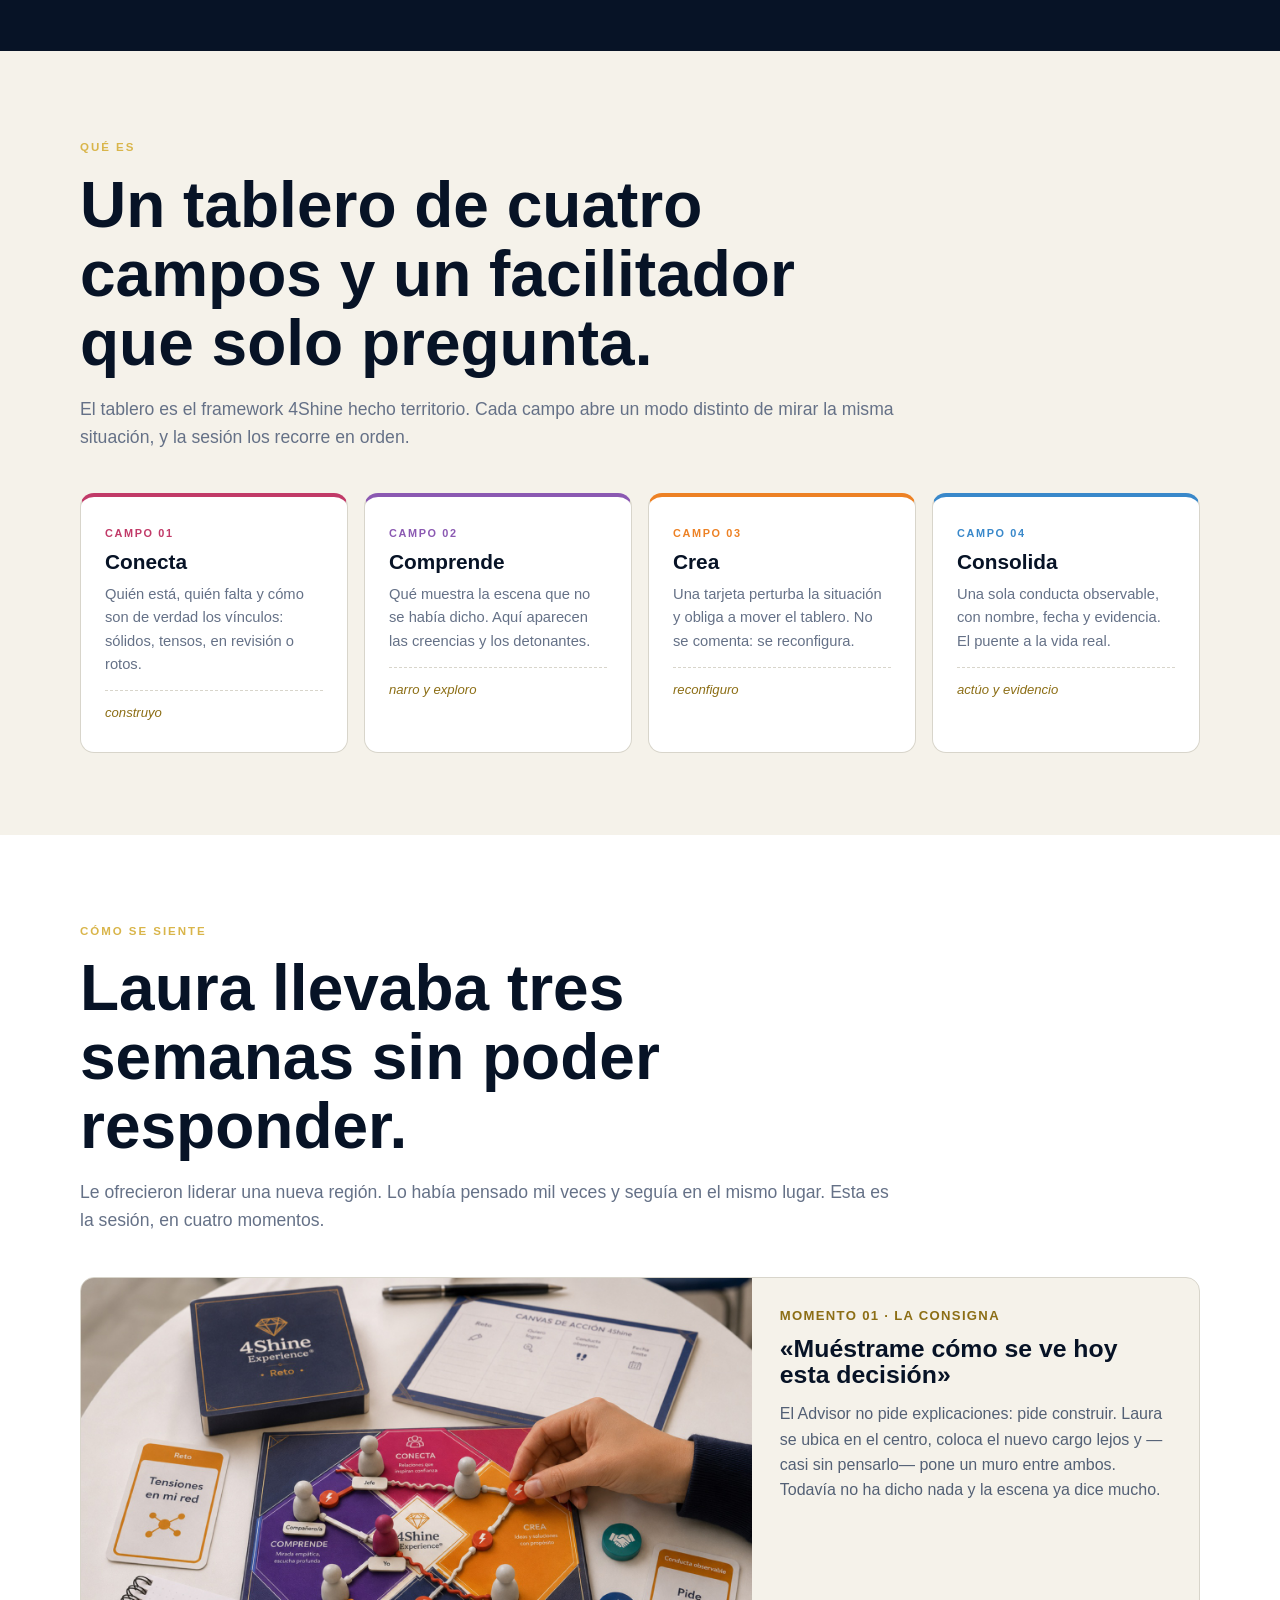
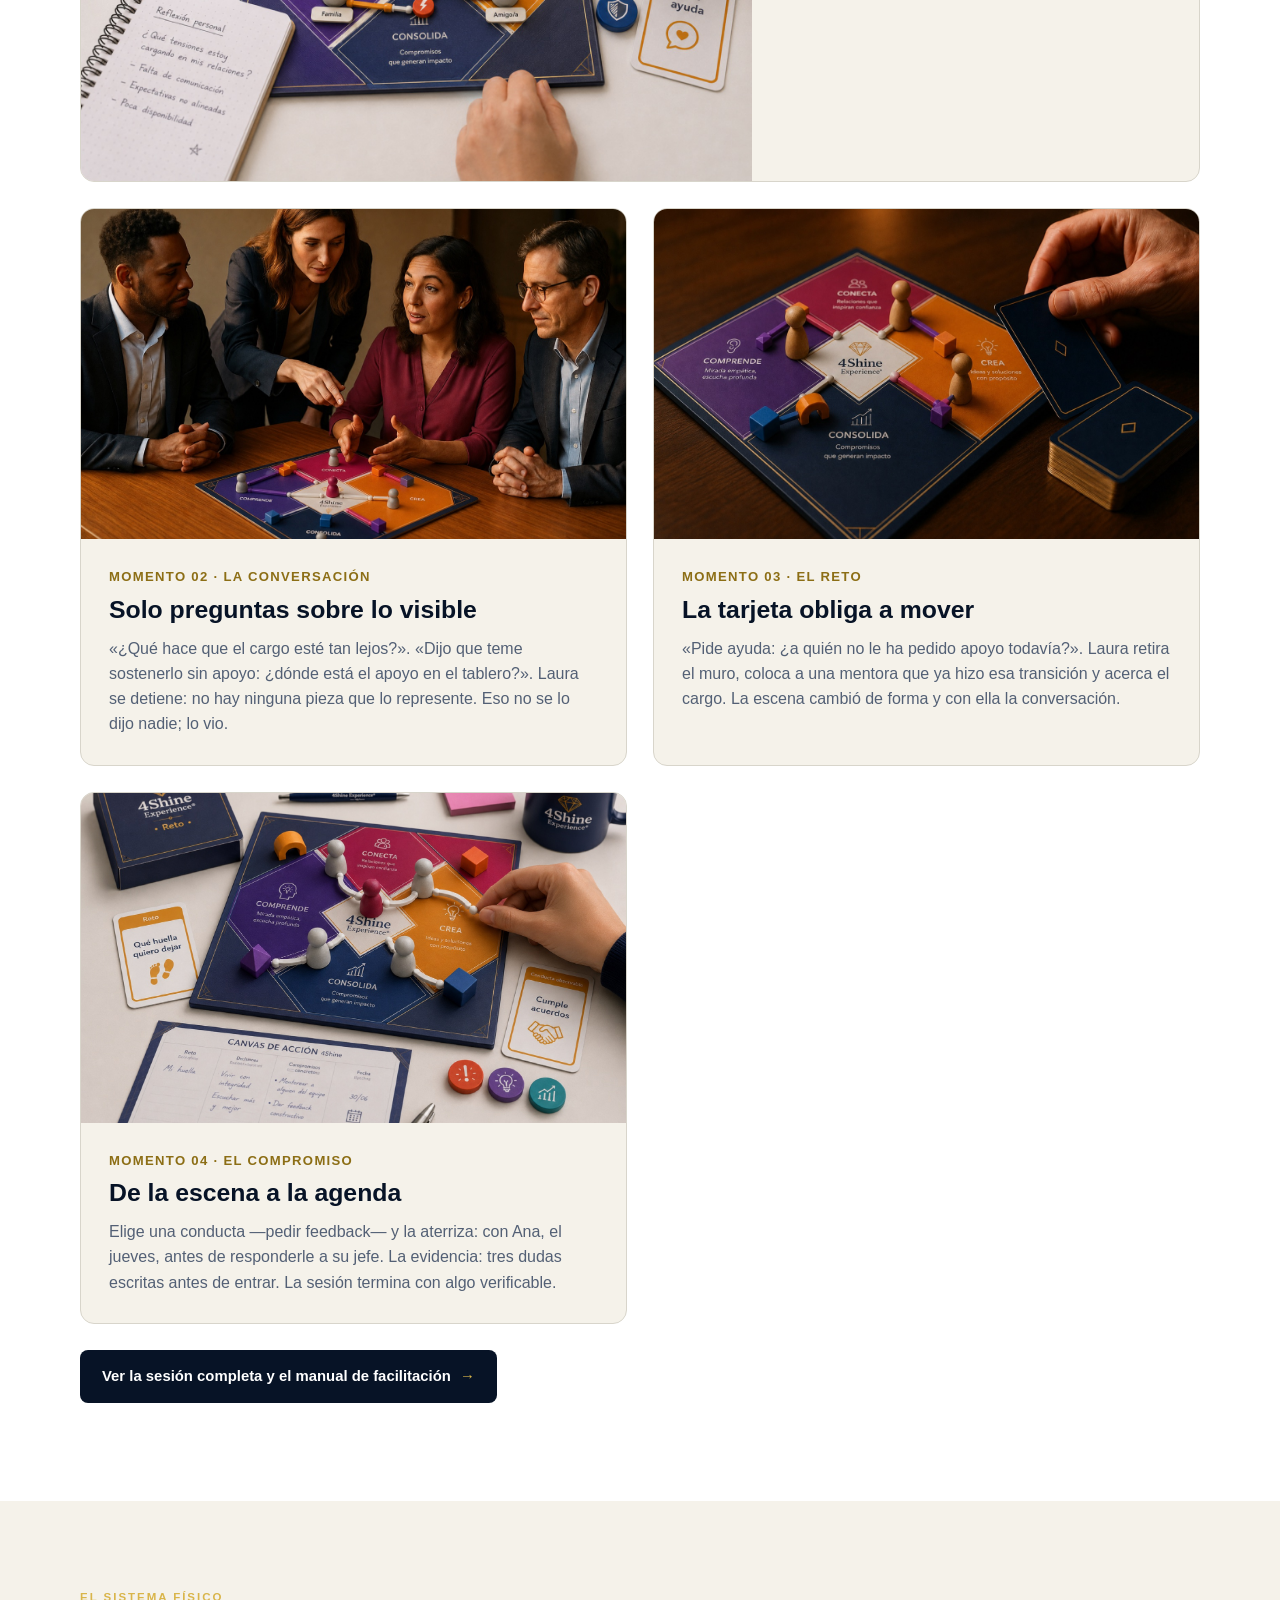
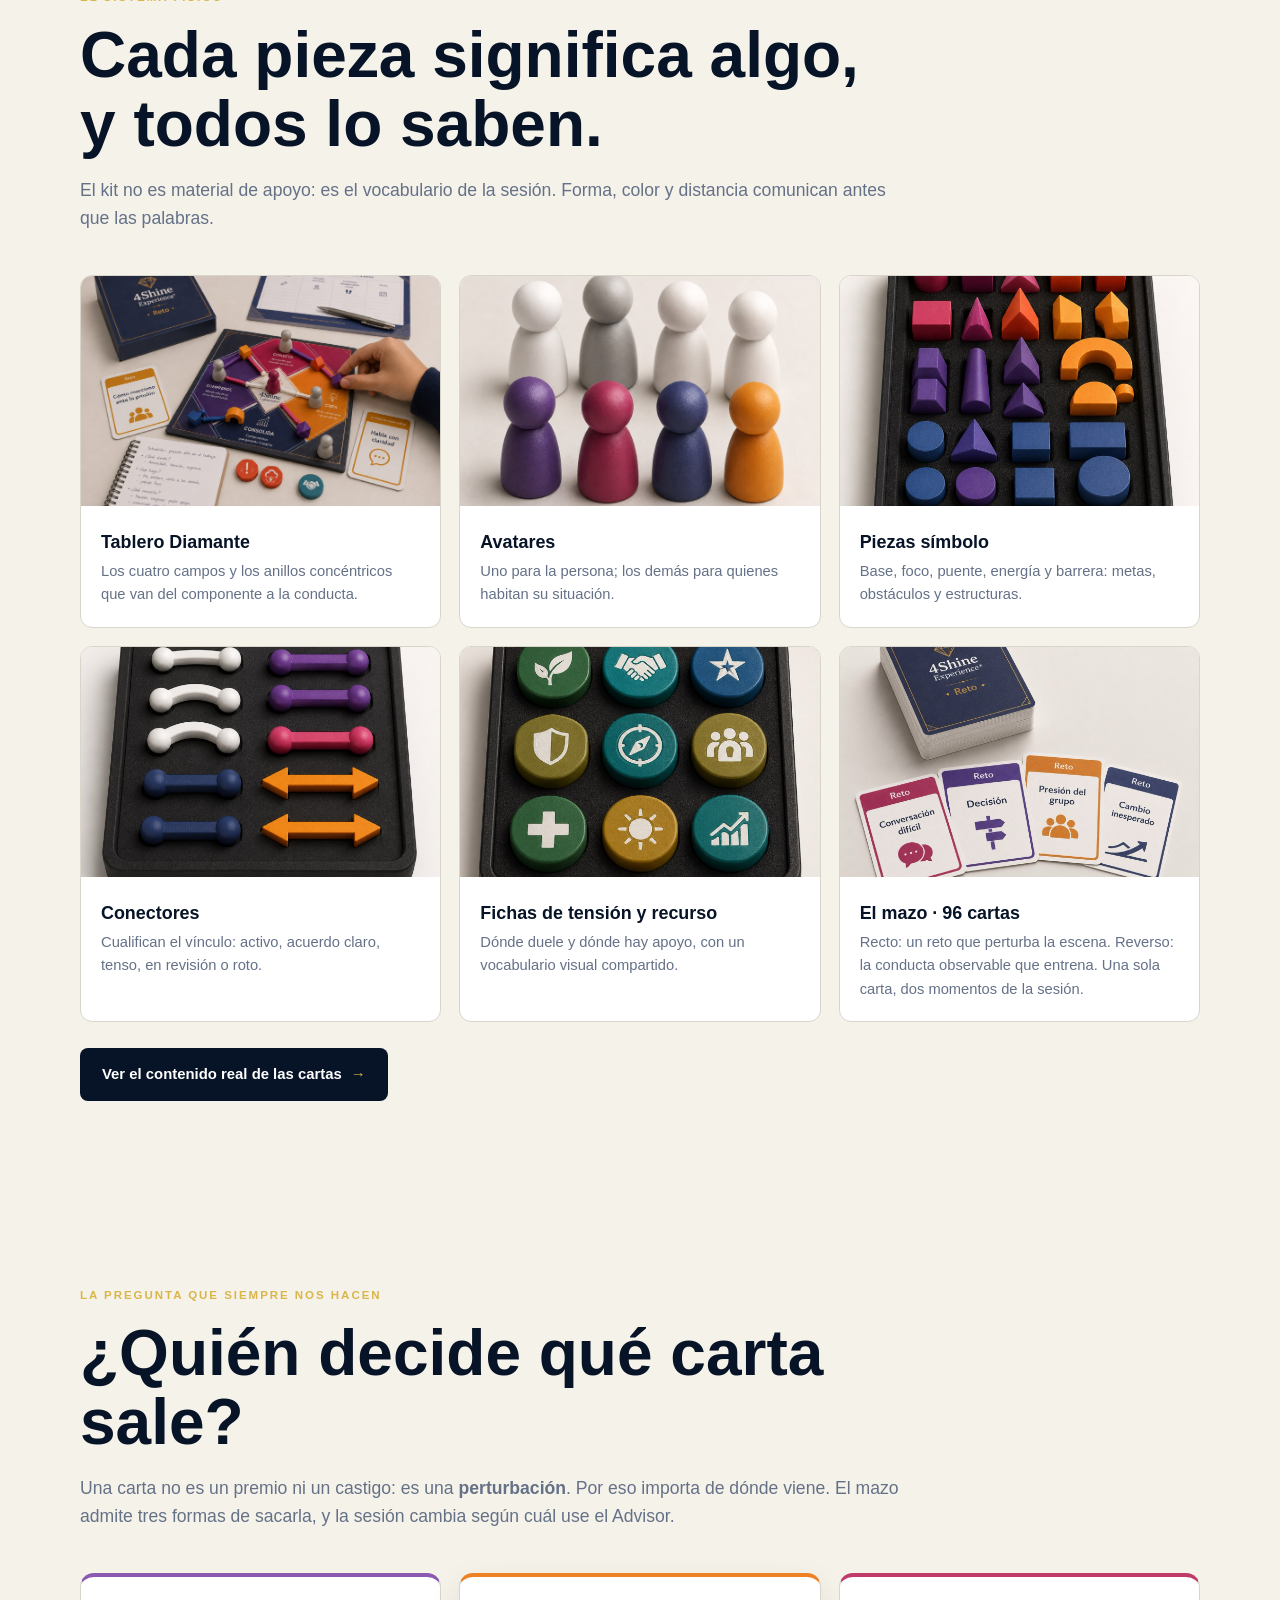
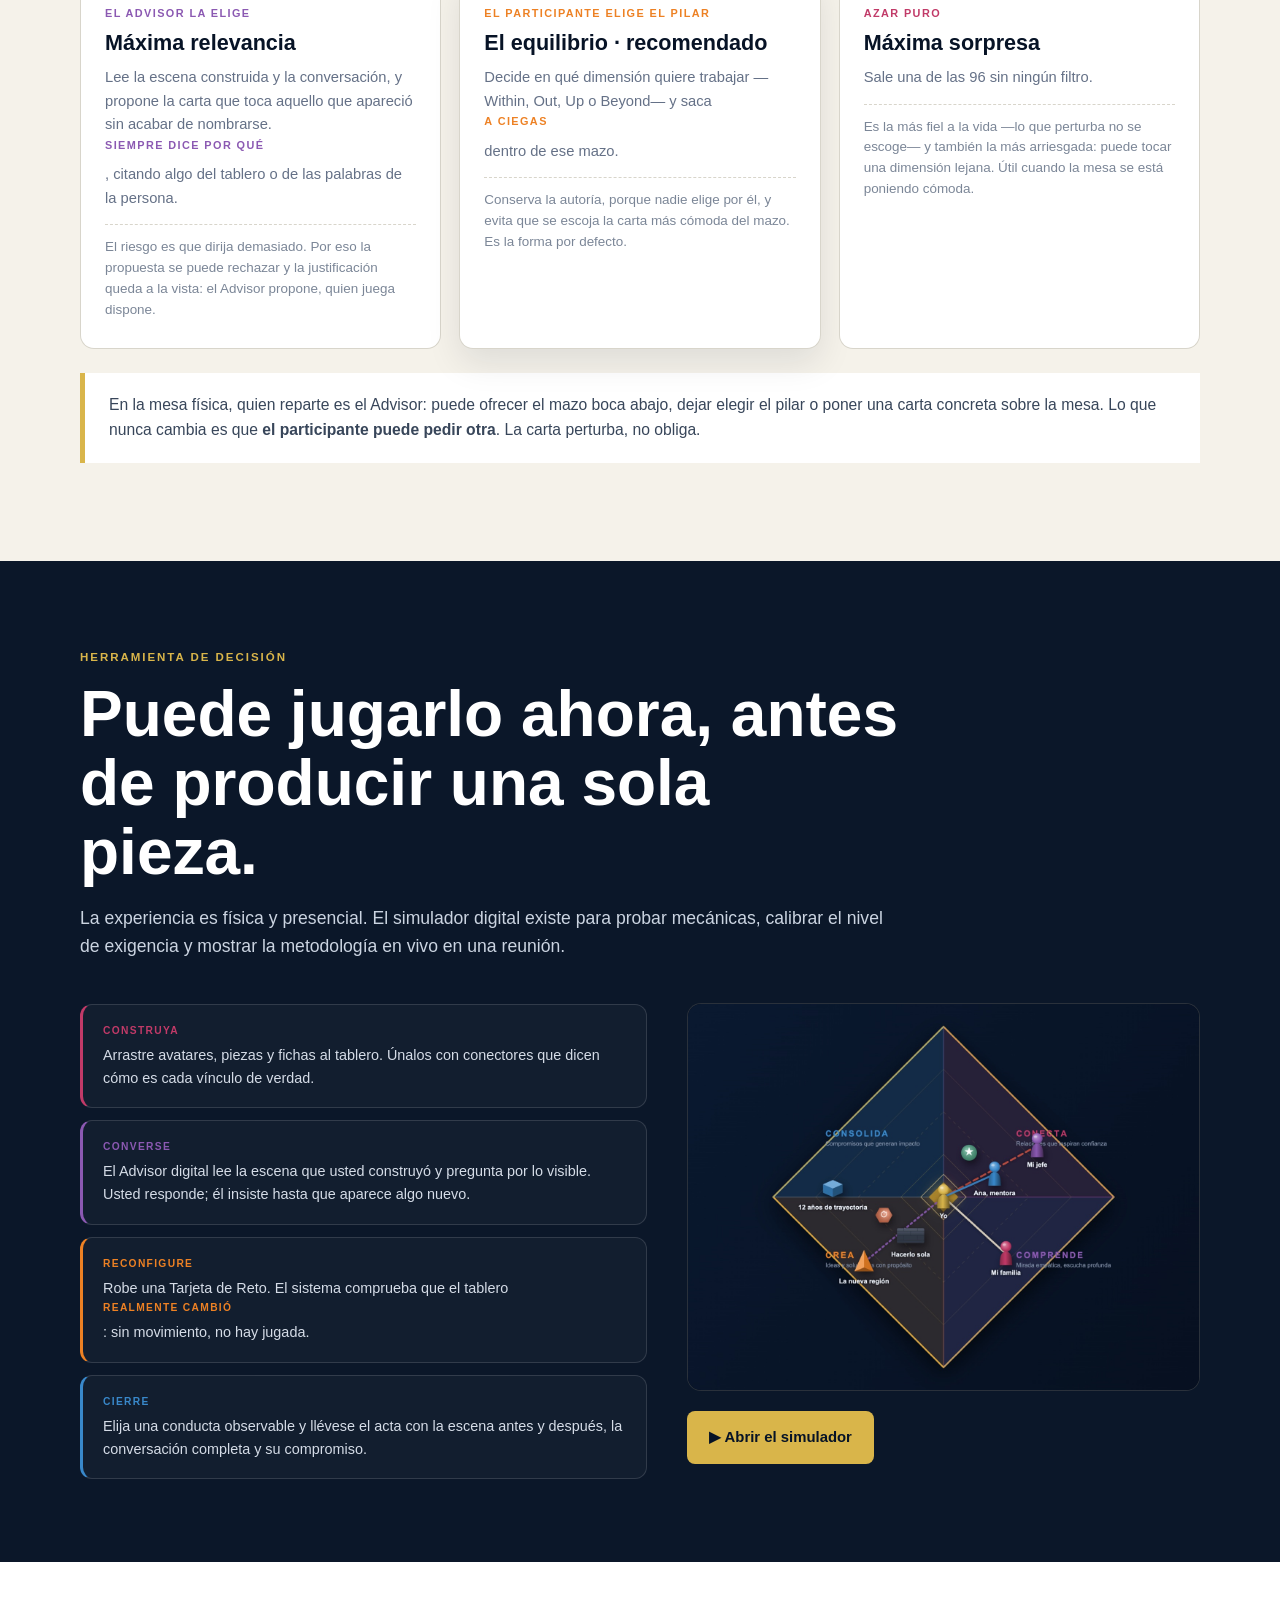
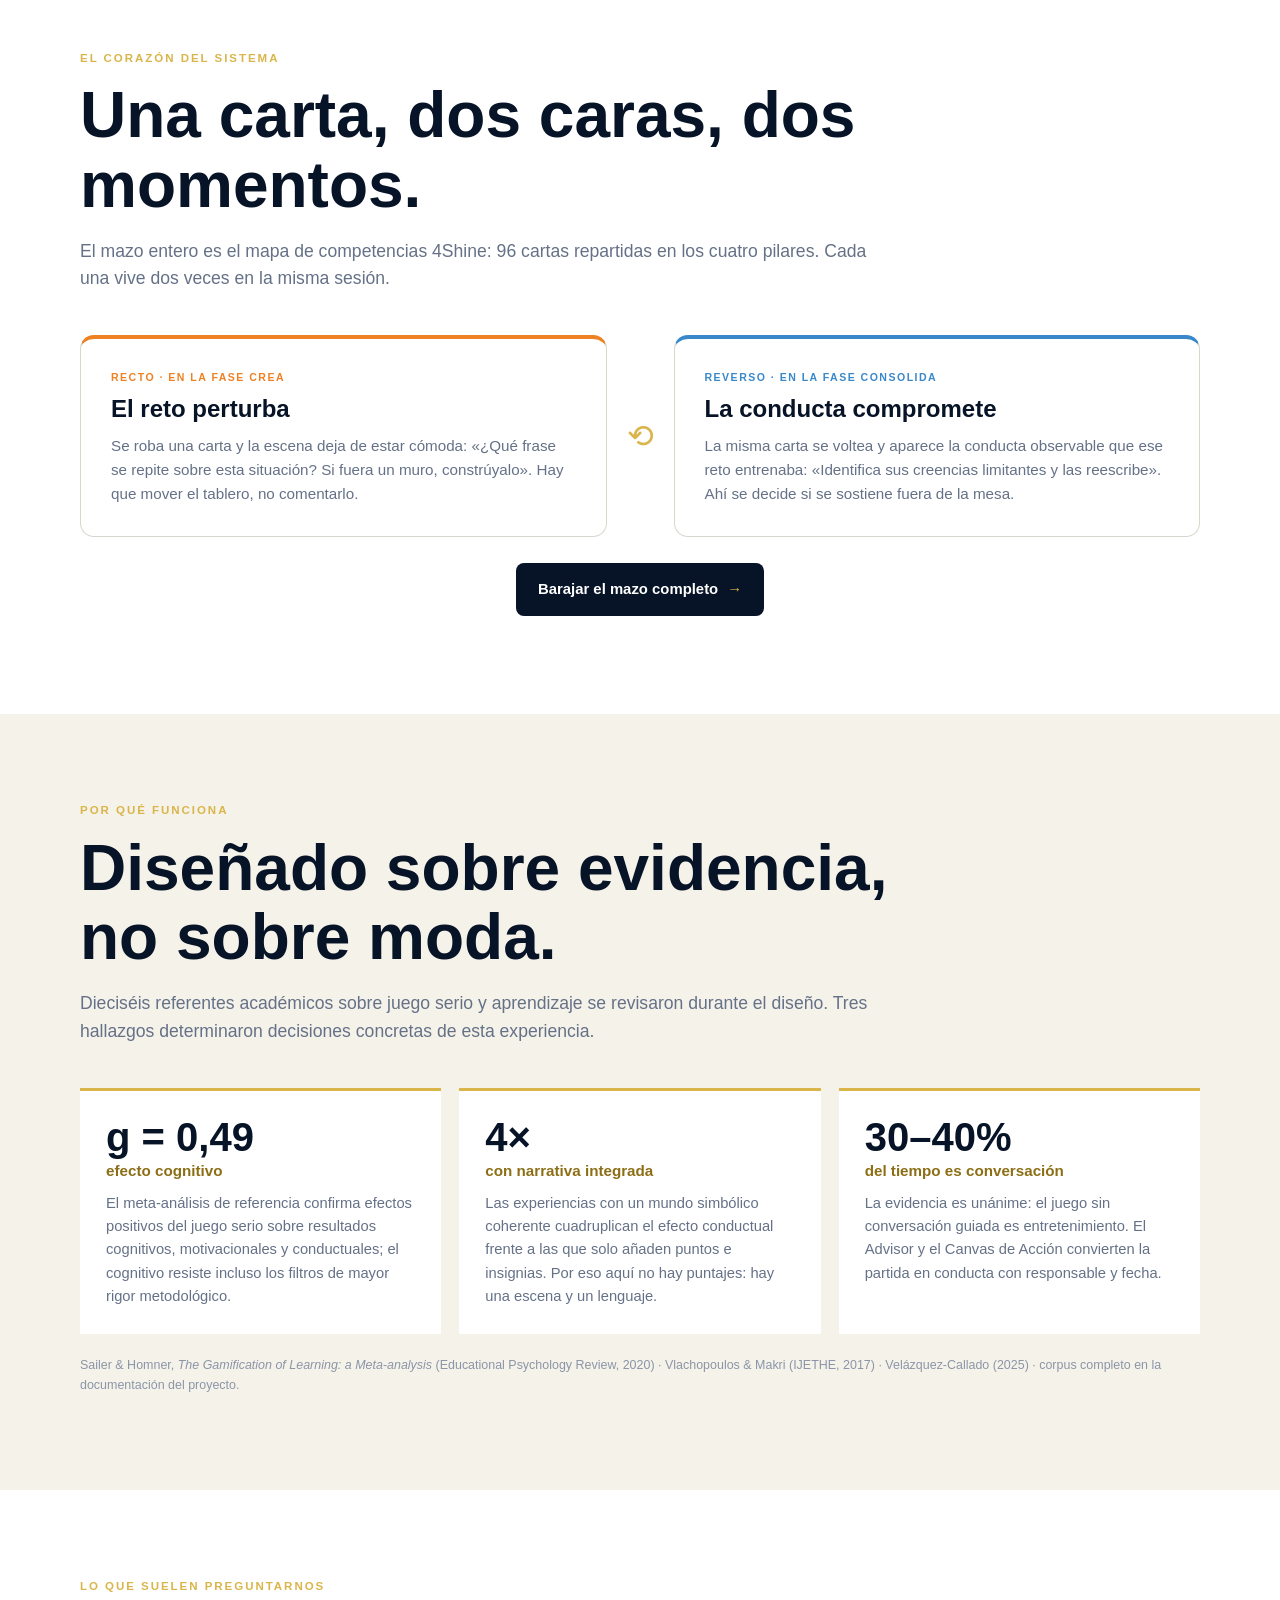
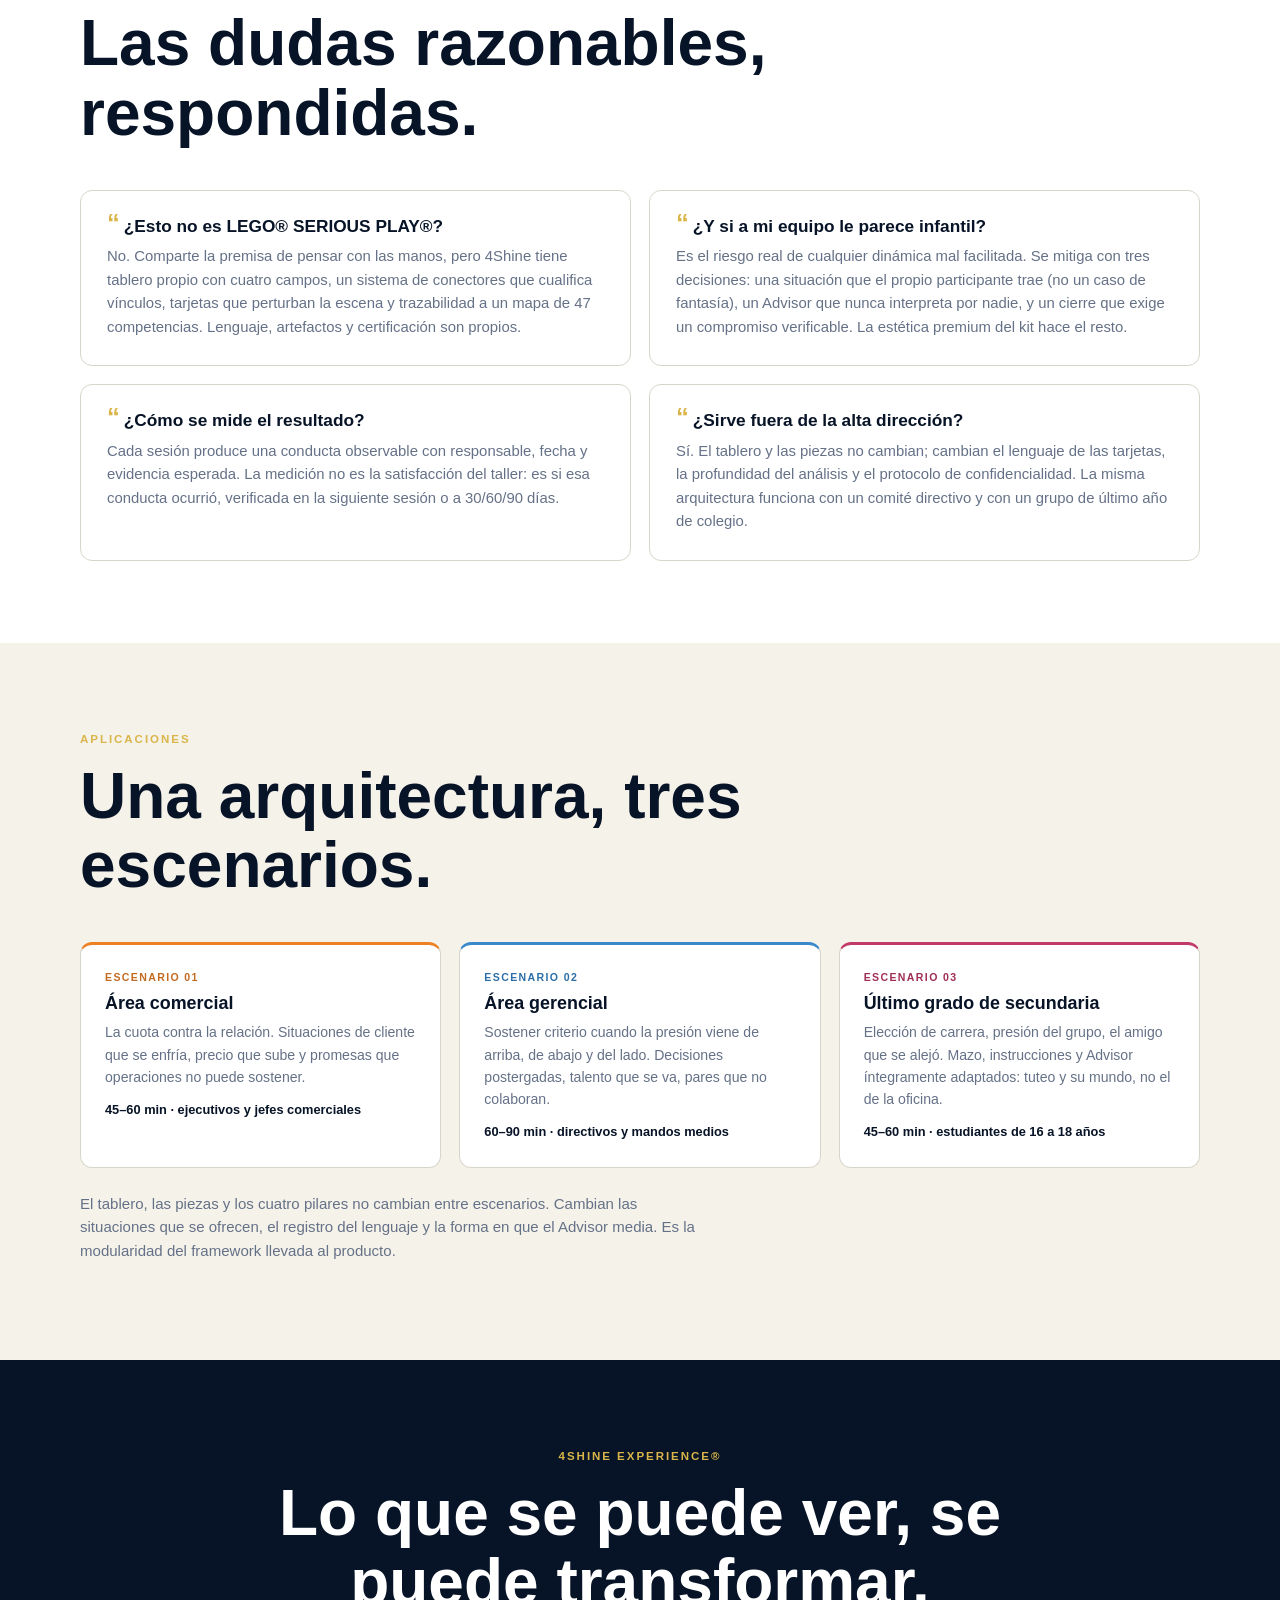
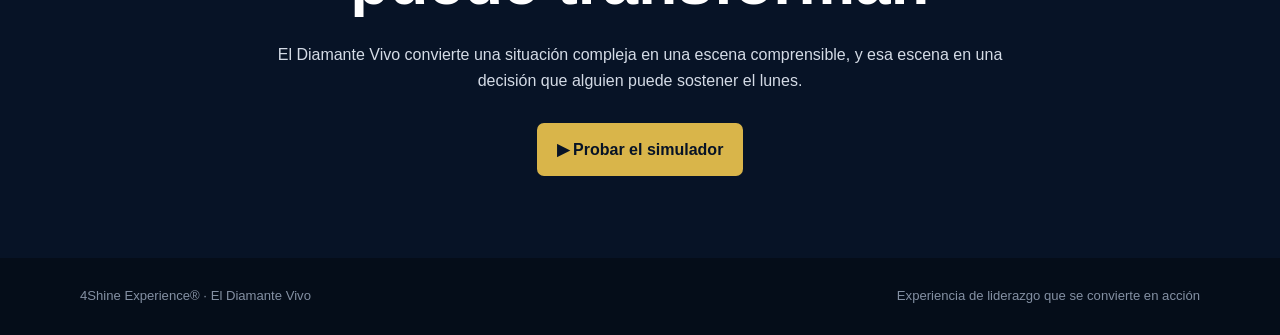
==== commit 2d12d1c6: "Dejar explícito cómo aparecen las cartas en la sesión Faltaba una decisión de diseño, no una función" ====
--- a/public/index.html
+++ b/public/index.html
@@ -45,6 +45,17 @@
 .cara-exp p{margin:0;color:var(--muted);font-size:.95rem}
 .giro-exp{font-size:2rem;color:var(--gold)}
 @media(max-width:820px){.dos-caras{grid-template-columns:1fr}.giro-exp{text-align:center;transform:rotate(90deg)}}
+.vias{display:grid;grid-template-columns:repeat(3,1fr);gap:18px}
+.via{background:white;border:1px solid var(--line);border-top:4px solid var(--vc);border-radius:14px;padding:28px 24px}
+.via.destacada{box-shadow:0 14px 34px #07132618;border-width:1px 1px 1px 1px;border-top-width:4px}
+.via b{display:block;font-size:.68rem;letter-spacing:.13em;text-transform:uppercase;color:var(--vc);margin-bottom:9px}
+.via h3{font-size:1.35rem;margin-bottom:12px}
+.via p{margin:0;color:var(--muted);font-size:.92rem;line-height:1.6}
+.via-riesgo{display:block;margin-top:14px;padding-top:12px;border-top:1px dashed var(--line);
+  font-size:.84rem;color:#7b8697;line-height:1.55}
+.via-cierre{margin-top:24px;padding:20px 24px;border-left:5px solid var(--gold);background:white;
+  color:#38465a;font-size:.98rem;max-width:none}
+@media(max-width:900px){.vias{grid-template-columns:1fr}}
 .evid{display:grid;grid-template-columns:repeat(3,1fr);gap:18px}
 .evid-card{background:white;border-top:3px solid var(--gold);padding:26px}
 .evid-card .stat{font-size:2.5rem;font-weight:900;line-height:1;color:var(--ink)}
@@ -186,6 +197,28 @@
   <p style="margin-top:26px"><a class="cta solid" href="cartas.html" style="background:var(--ink);color:white">Ver el contenido real de las cartas <span style="color:#d9b54a">→</span></a></p>
 </div></section>
 
+<!-- ===== CÓMO APARECEN LAS CARTAS ===== -->
+<section><div class="wrap">
+  <div class="intro"><span class="eyebrow">La pregunta que siempre nos hacen</span>
+    <h2>¿Quién decide qué carta sale?</h2>
+    <p>Una carta no es un premio ni un castigo: es una <b>perturbación</b>. Por eso importa de dónde viene. El mazo admite tres formas de sacarla, y la sesión cambia según cuál use el Advisor.</p></div>
+  <div class="vias">
+    <div class="via" style="--vc:#8b59b2"><b>El Advisor la elige</b>
+      <h3>Máxima relevancia</h3>
+      <p>Lee la escena construida y la conversación, y propone la carta que toca aquello que apareció sin acabar de nombrarse. <b>Siempre dice por qué</b>, citando algo del tablero o de las palabras de la persona.</p>
+      <span class="via-riesgo">El riesgo es que dirija demasiado. Por eso la propuesta se puede rechazar y la justificación queda a la vista: el Advisor propone, quien juega dispone.</span></div>
+    <div class="via destacada" style="--vc:#ed8124"><b>El participante elige el pilar</b>
+      <h3>El equilibrio · recomendado</h3>
+      <p>Decide en qué dimensión quiere trabajar —Within, Out, Up o Beyond— y saca <b>a ciegas</b> dentro de ese mazo.</p>
+      <span class="via-riesgo">Conserva la autoría, porque nadie elige por él, y evita que se escoja la carta más cómoda del mazo. Es la forma por defecto.</span></div>
+    <div class="via" style="--vc:#c13a68"><b>Azar puro</b>
+      <h3>Máxima sorpresa</h3>
+      <p>Sale una de las 96 sin ningún filtro.</p>
+      <span class="via-riesgo">Es la más fiel a la vida —lo que perturba no se escoge— y también la más arriesgada: puede tocar una dimensión lejana. Útil cuando la mesa se está poniendo cómoda.</span></div>
+  </div>
+  <p class="via-cierre">En la mesa física, quien reparte es el Advisor: puede ofrecer el mazo boca abajo, dejar elegir el pilar o poner una carta concreta sobre la mesa. Lo que nunca cambia es que <b>el participante puede pedir otra</b>. La carta perturba, no obliga.</p>
+</div></section>
+
 <!-- ===== SIMULADOR ===== -->
 <section class="sim-band"><div class="wrap">
   <div class="intro"><span class="eyebrow">Herramienta de decisión</span>
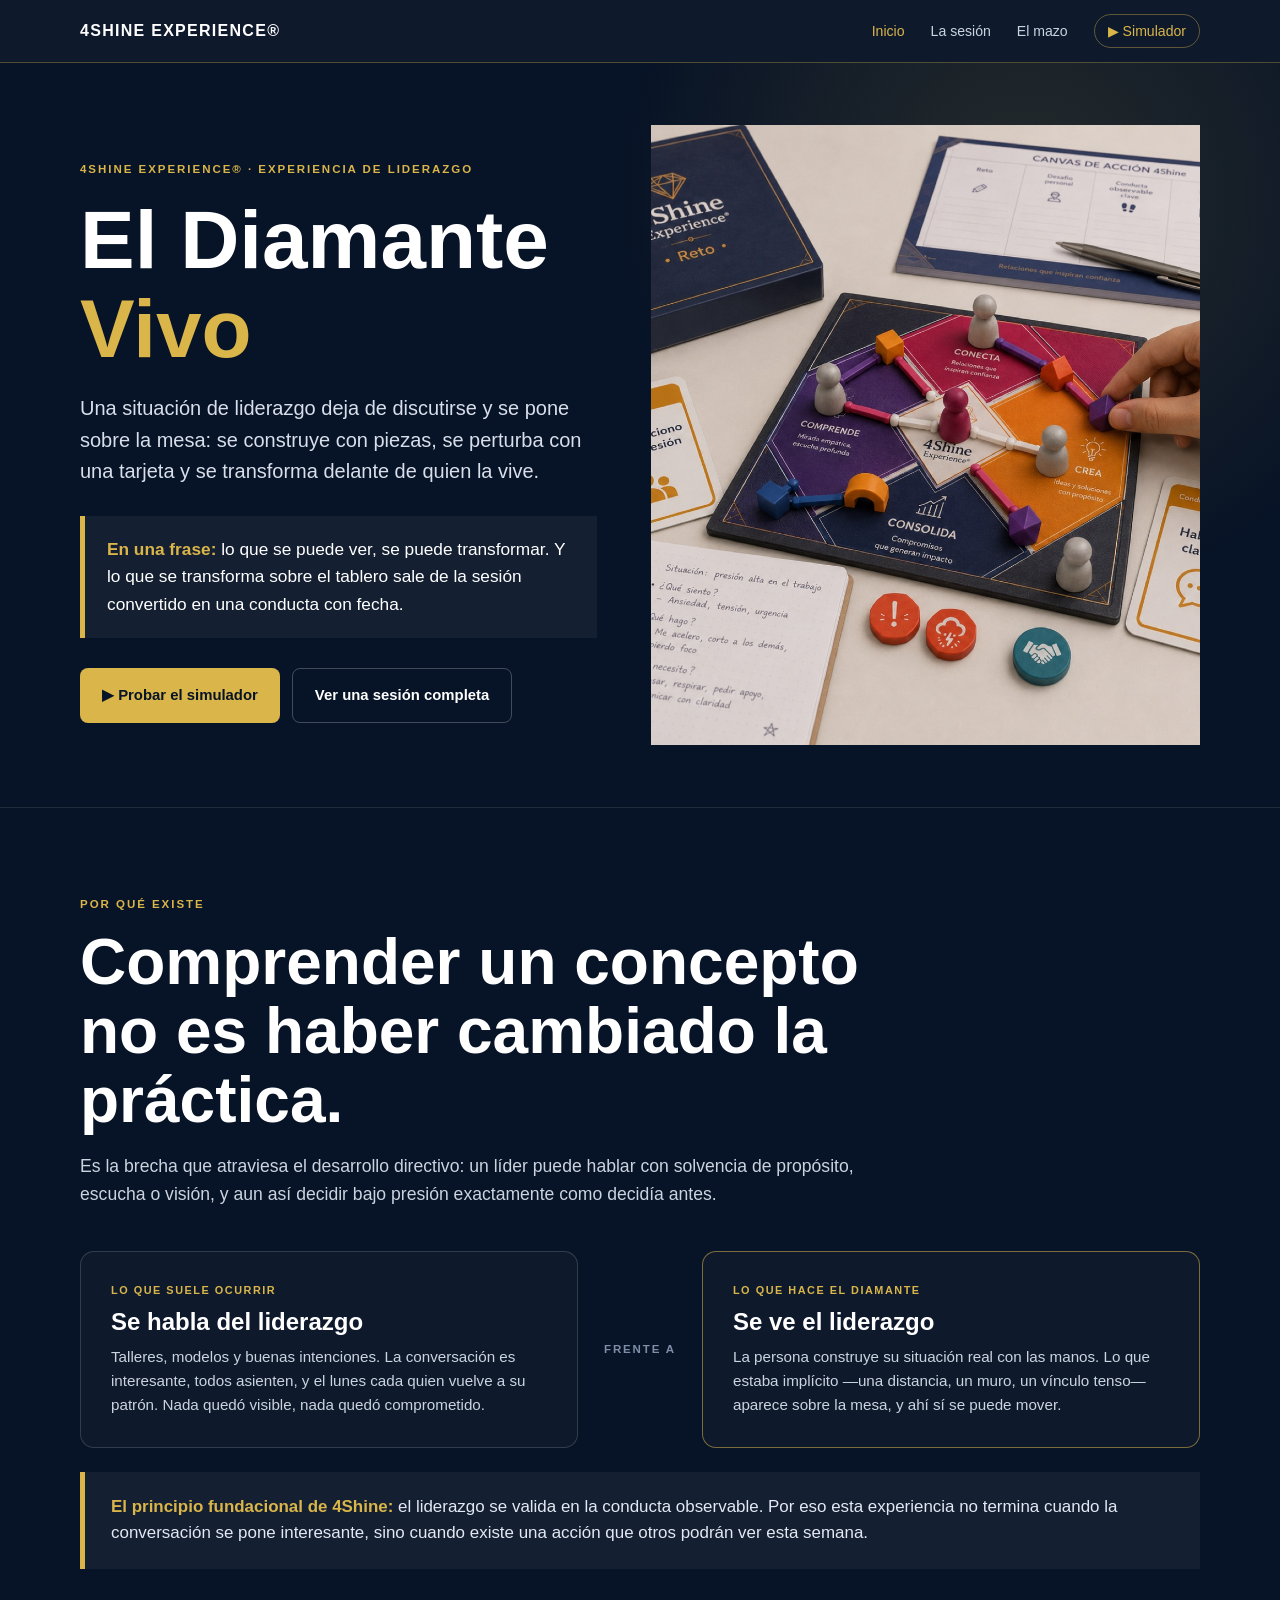
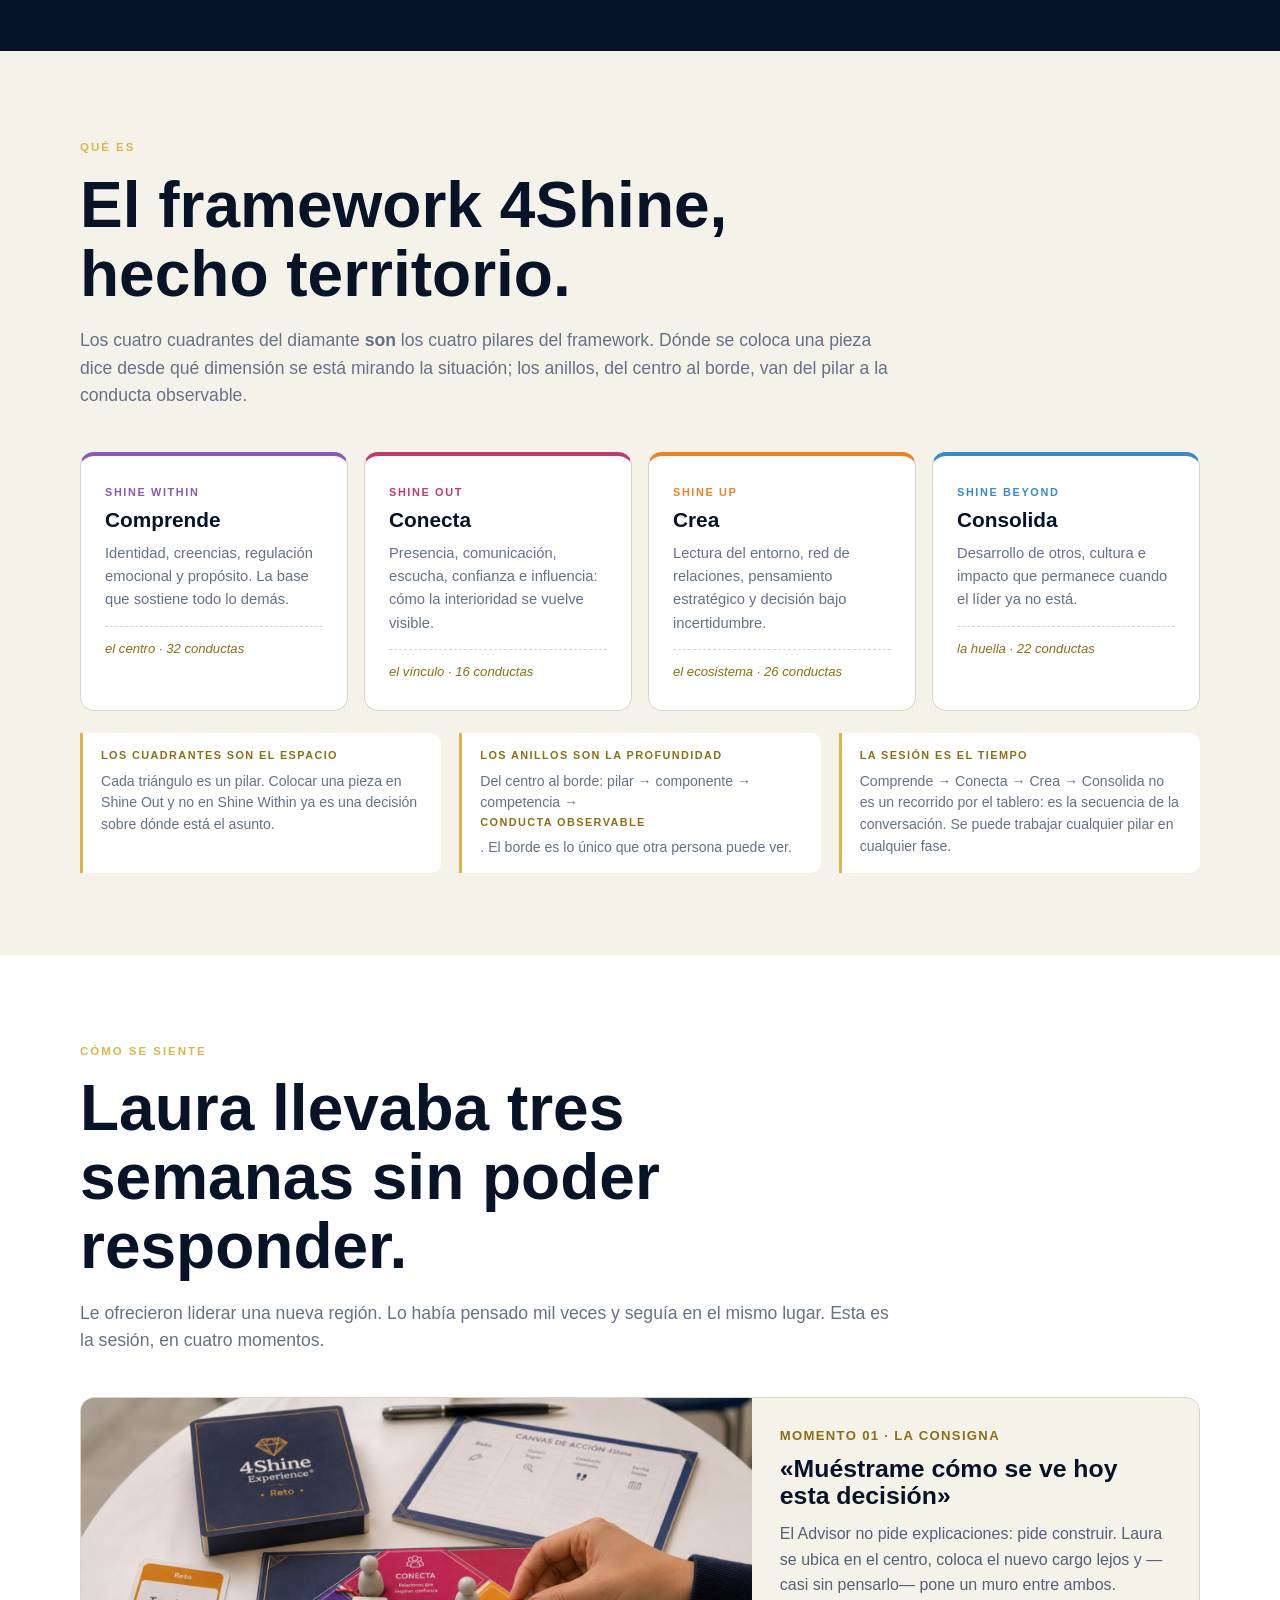
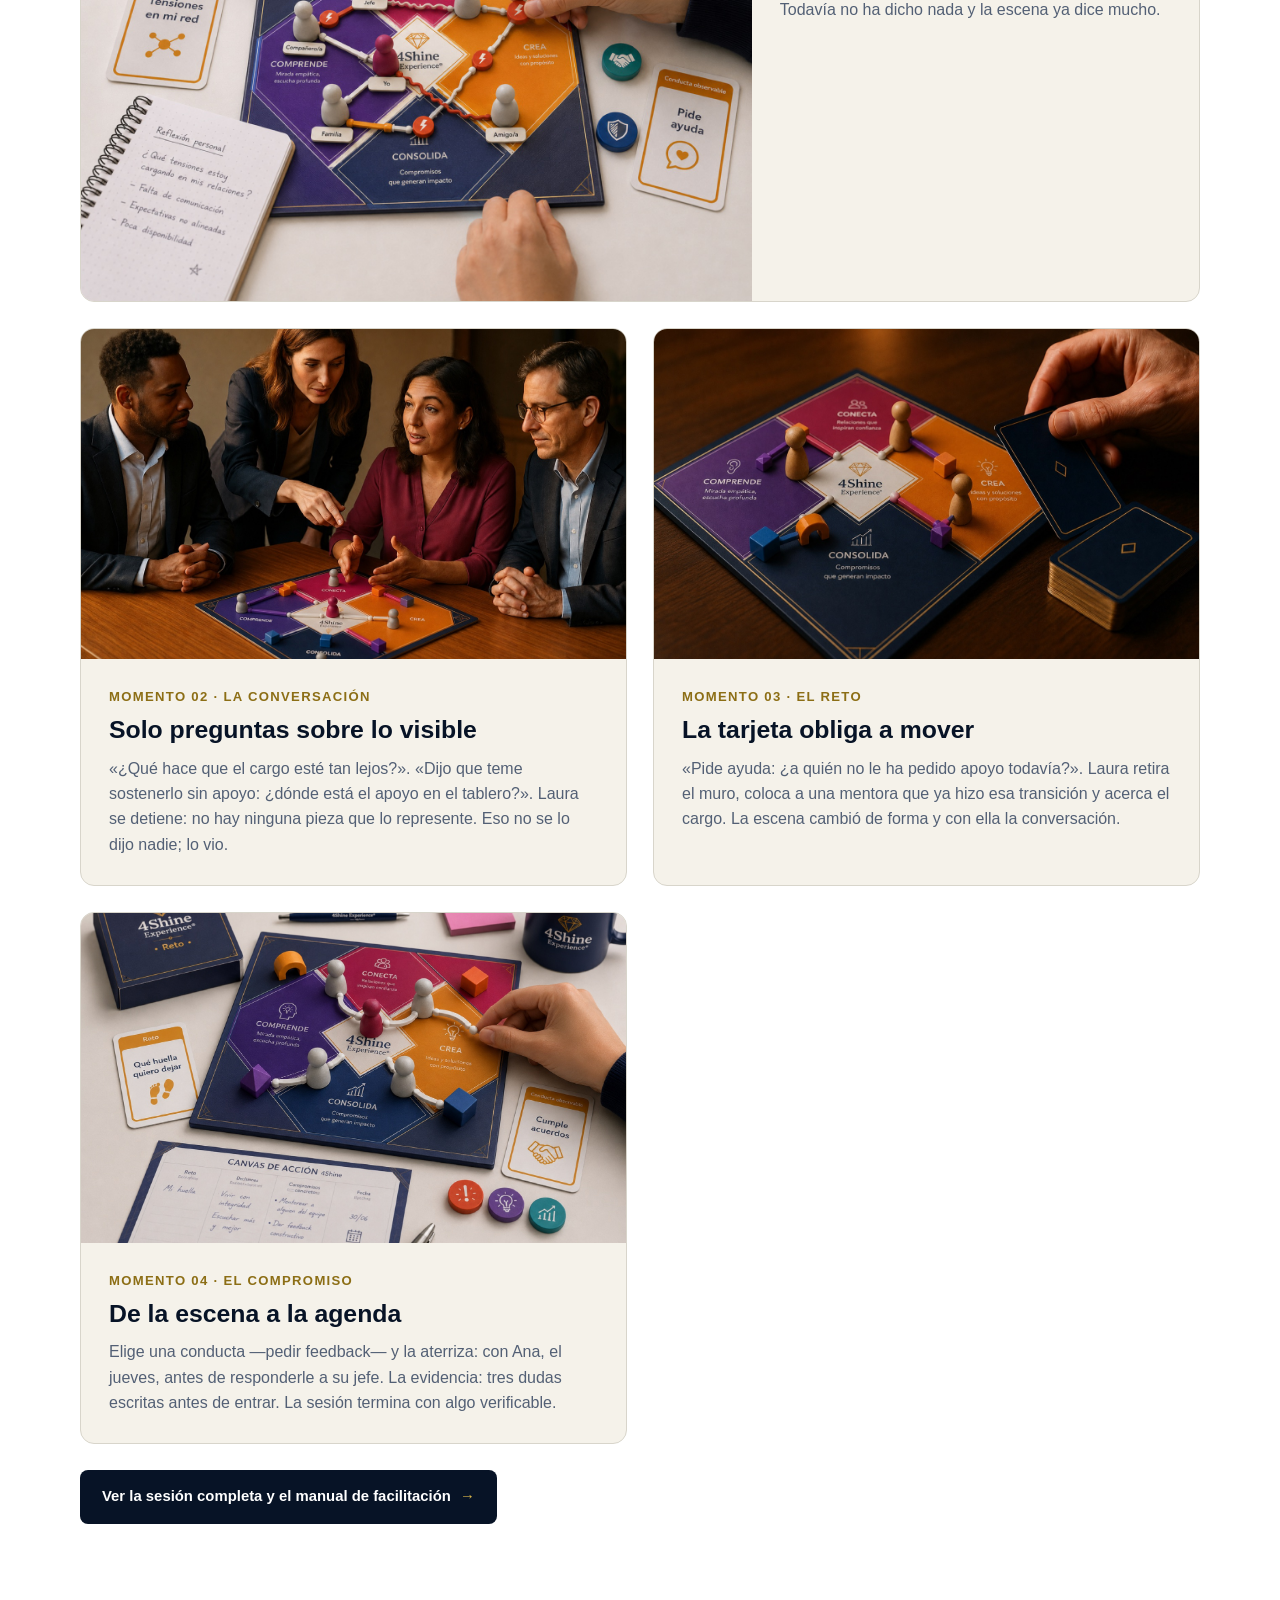
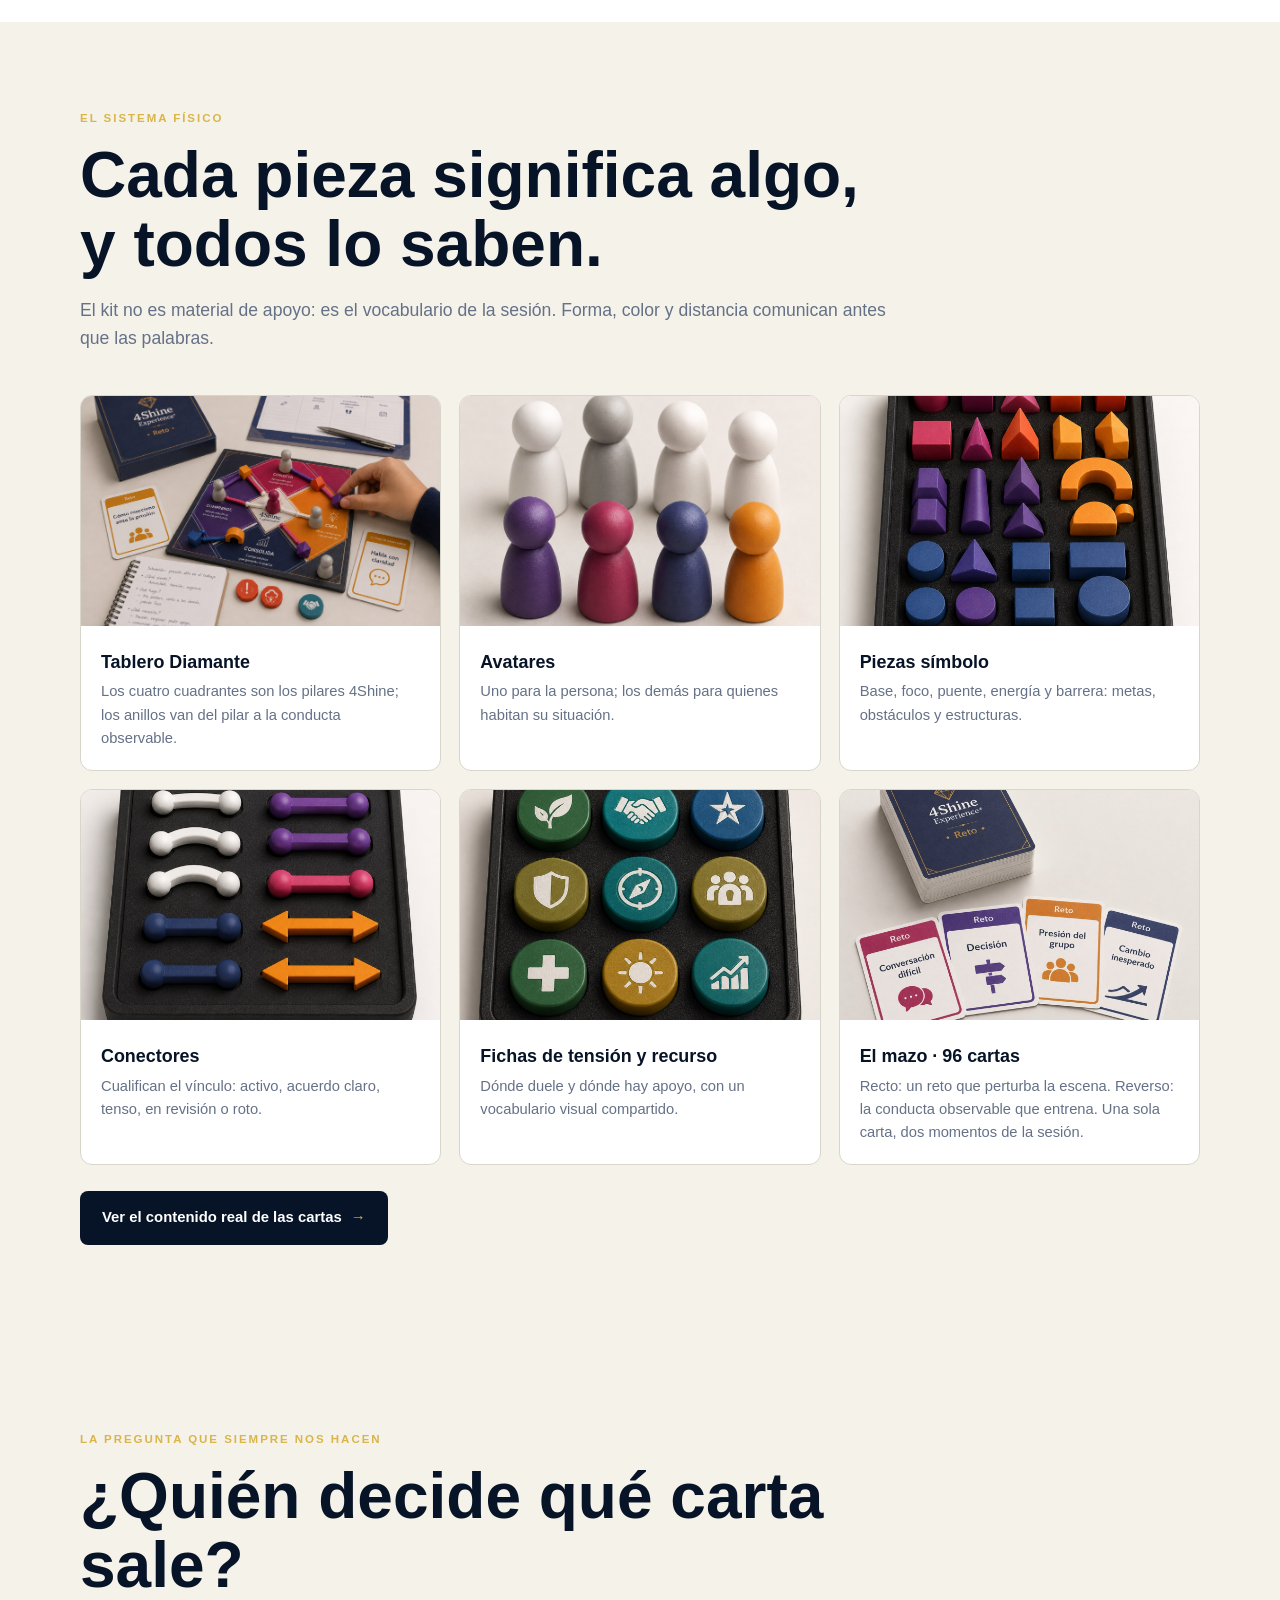
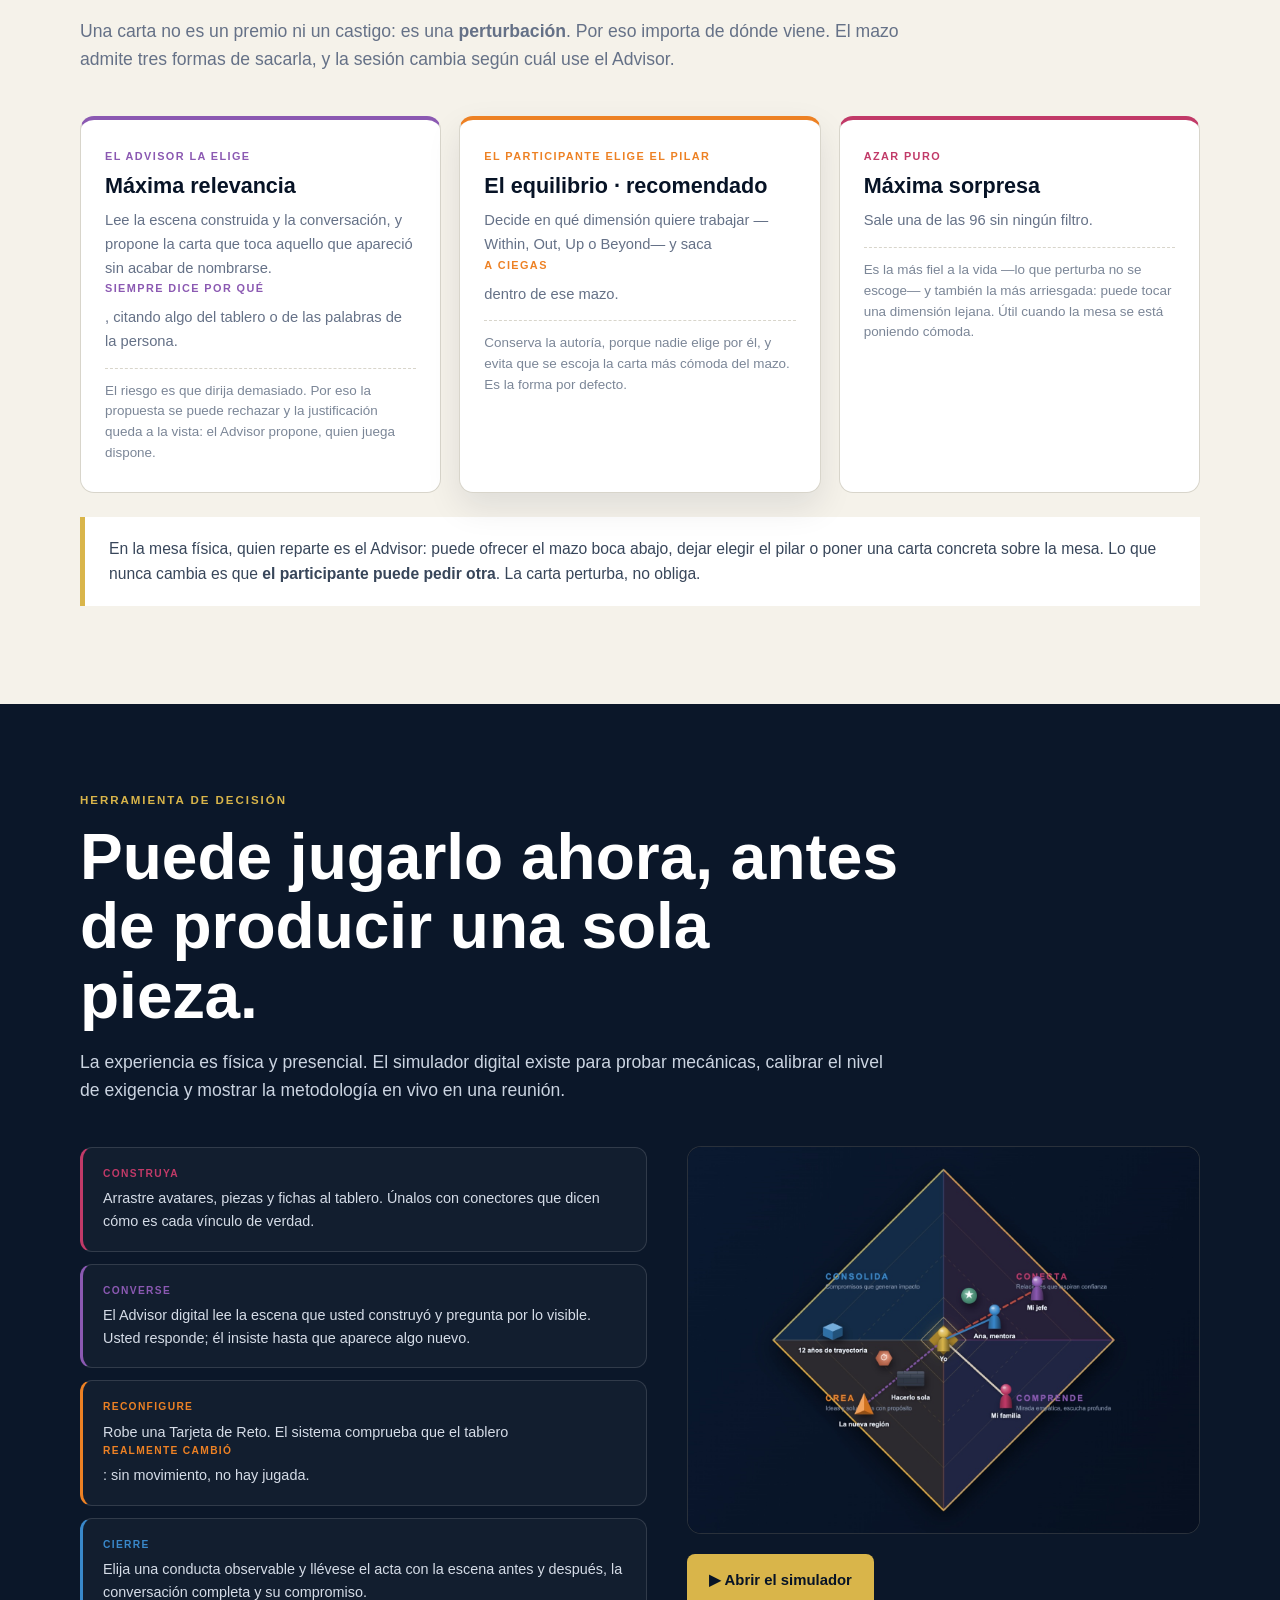
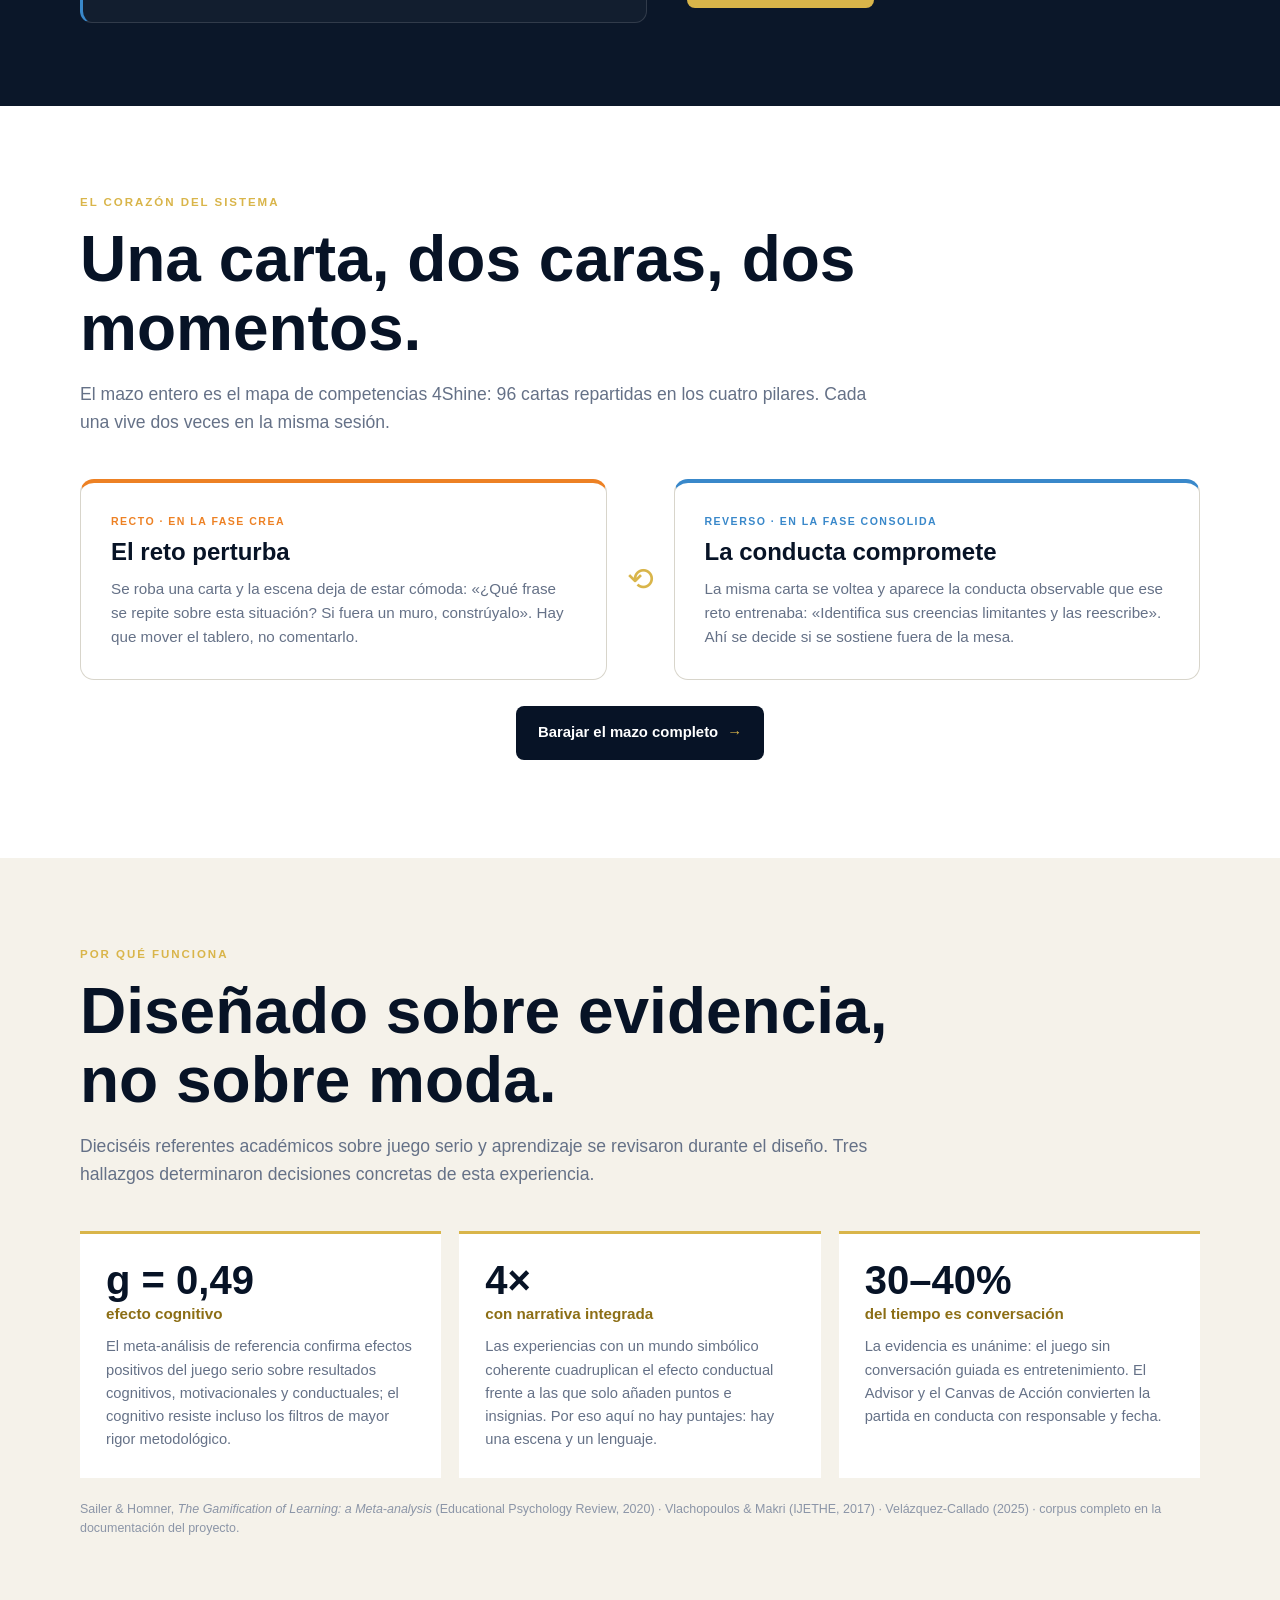
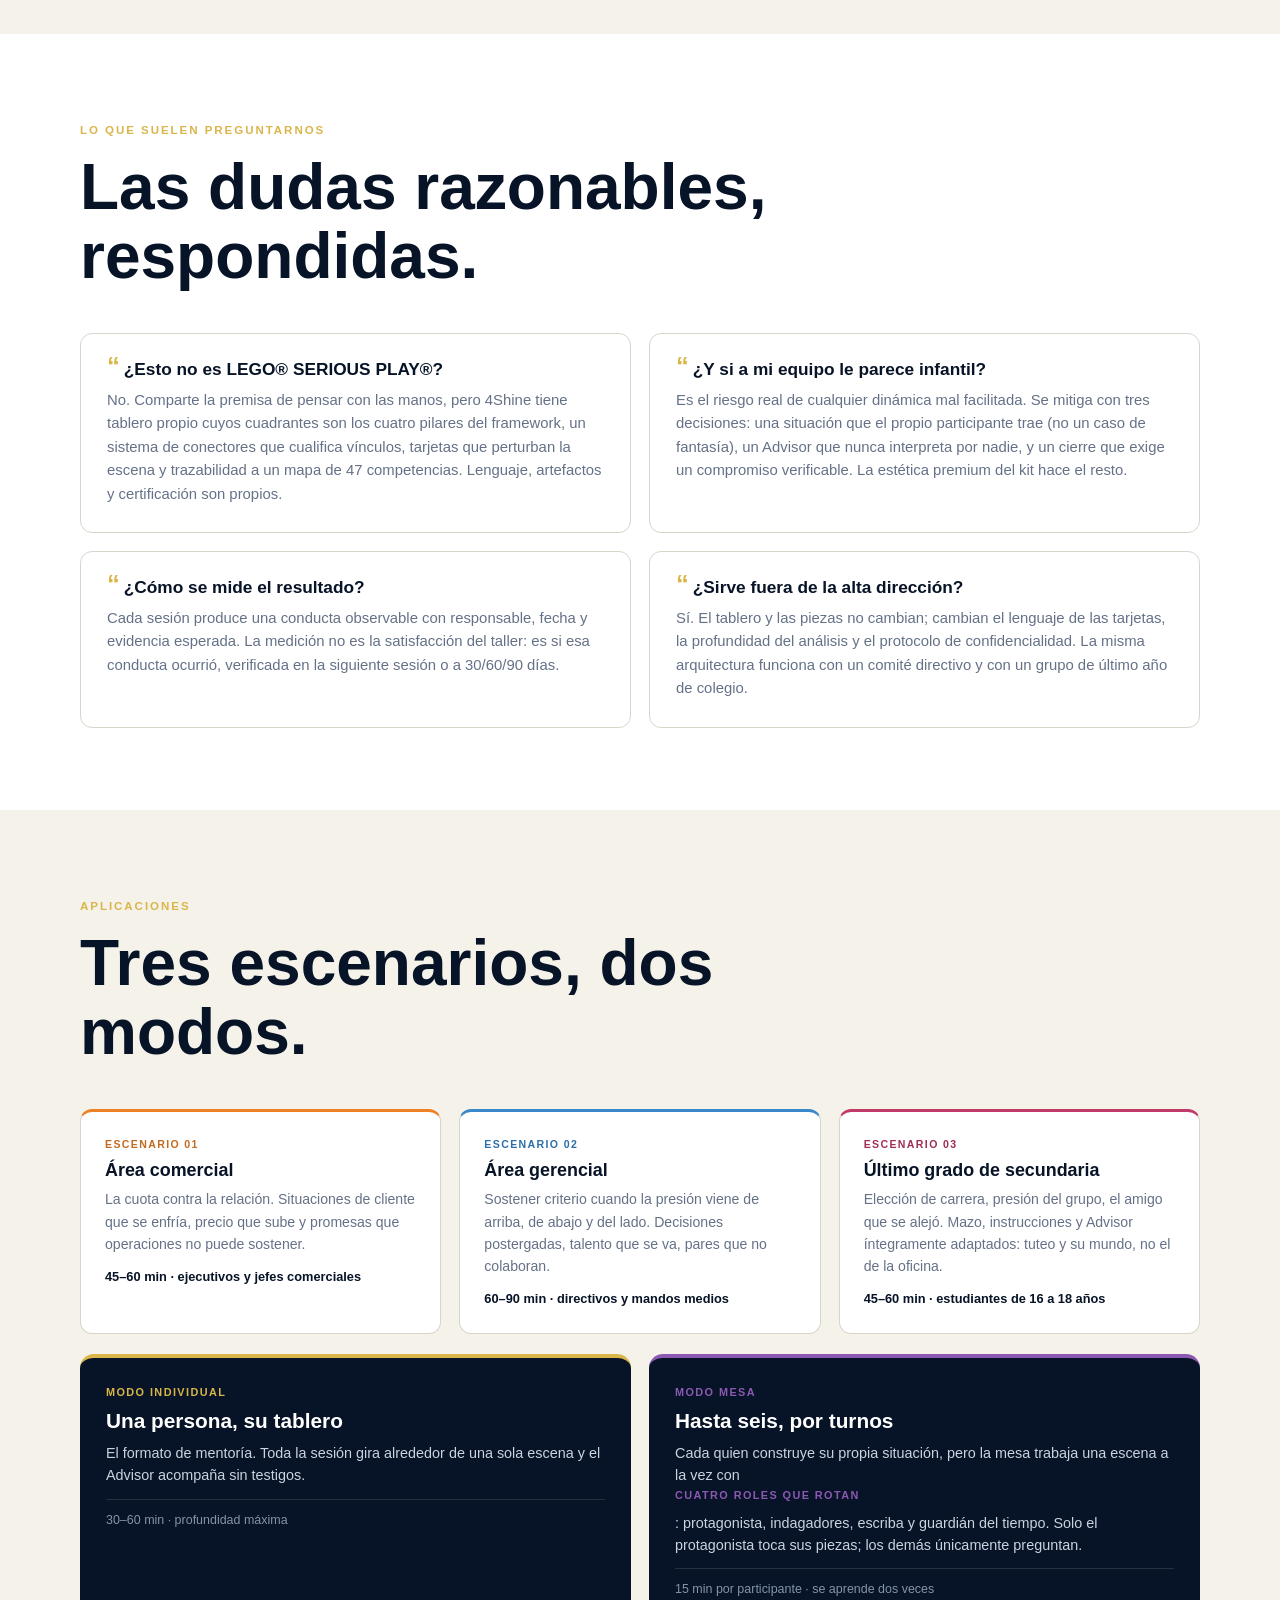
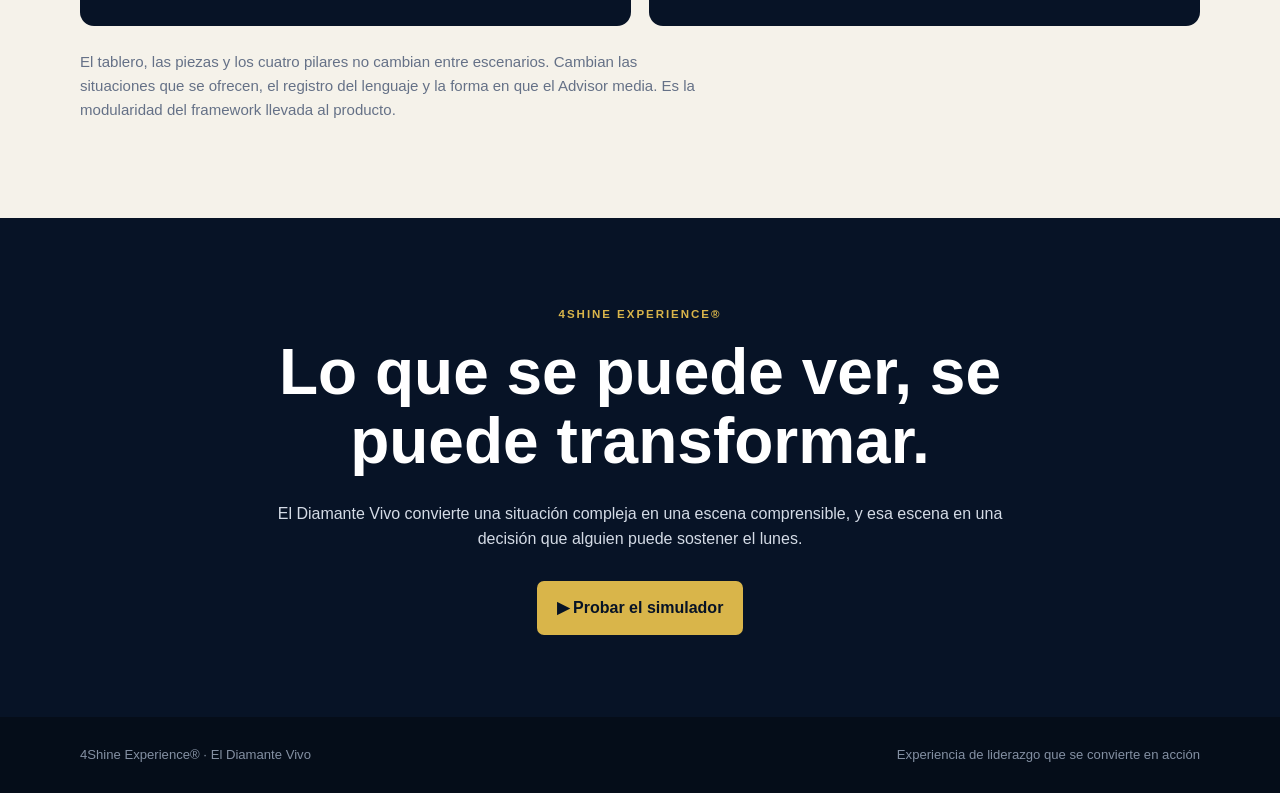
==== commit d5abe97d: "Coherencia entre Inicio, La sesión y El Mazo /cartas se fusiona en /mazo: su único aporte propio era" ====
--- a/public/index.html
+++ b/public/index.html
@@ -32,6 +32,11 @@
 .gap-note b{color:var(--gold)}
 
 .campos{display:grid;grid-template-columns:repeat(4,1fr);gap:16px}
+.dos-lecturas{display:grid;grid-template-columns:repeat(3,1fr);gap:18px;margin-top:22px}
+.dos-lecturas div{border-left:3px solid var(--gold);padding:14px 18px;background:white;border-radius:0 10px 10px 0}
+.dos-lecturas b{display:block;font-size:.68rem;letter-spacing:.13em;text-transform:uppercase;color:#8c6e15;margin-bottom:6px}
+.dos-lecturas p{margin:0;font-size:.88rem;color:var(--muted);line-height:1.55}
+@media(max-width:900px){.dos-lecturas{grid-template-columns:1fr}}
 .campo{border-radius:14px;padding:28px 24px;background:white;border:1px solid var(--line);border-top:4px solid var(--cc)}
 .campo b{display:block;font-size:.68rem;letter-spacing:.15em;text-transform:uppercase;color:var(--cc);margin-bottom:8px}
 .campo h3{font-size:1.3rem;margin-bottom:10px}
@@ -80,6 +85,13 @@
 .obj-card p{margin:0;color:var(--muted);font-size:.93rem}
 
 .formatos{display:grid;grid-template-columns:repeat(3,1fr);gap:18px}
+.modos-sitio{display:grid;grid-template-columns:1fr 1fr;gap:18px;margin-top:20px}
+.modo-s{background:var(--ink);color:white;border-top:4px solid var(--ms);border-radius:14px;padding:26px}
+.modo-s b{display:block;font-size:.68rem;letter-spacing:.13em;text-transform:uppercase;color:var(--ms);margin-bottom:8px}
+.modo-s h3{font-size:1.3rem;margin-bottom:10px}
+.modo-s p{margin:0;color:#cbd3df;font-size:.9rem;line-height:1.55}
+.modo-s span{display:block;margin-top:12px;padding-top:11px;border-top:1px solid #ffffff1f;font-size:.78rem;color:#8494ab}
+@media(max-width:900px){.modos-sitio{grid-template-columns:1fr}}
 .fmt{background:white;border:1px solid var(--line);border-radius:12px;padding:24px}
 .fmt b{display:block;font-size:.66rem;letter-spacing:.13em;text-transform:uppercase;color:#8c6e15;margin-bottom:8px}
 .fmt h3{font-size:1.12rem;margin-bottom:8px}
@@ -95,13 +107,7 @@
 @media(max-width:620px){.campos,.evid,.formatos,.obj{grid-template-columns:1fr}}
 </style></head><body>
 
-<nav><div class="wrap">
-  <a class="brand" href="#inicio">4SHINE EXPERIENCE®</a>
-  <a class="navlink" href="#que-es">Qué es</a>
-  <a class="navlink" href="opcion-a.html">La sesión</a>
-  <a class="navlink" href="cartas.html">Tarjetas de Reto</a><a class="navlink" href="mazo.html">El mazo</a>
-  <a class="navlink" href="sim/diamante/" style="color:#d9b54a;border:1px solid #d9b54a66;border-radius:999px;padding:5px 13px">▶ Simulador</a>
-</div></nav>
+<nav><div class="wrap"><a class="brand" href="index.html">4SHINE EXPERIENCE®</a><a class="navlink active" href="index.html">Inicio</a><a class="navlink" href="opcion-a.html">La sesión</a><a class="navlink" href="mazo.html">El mazo</a><a class="navlink" href="sim/diamante/" style="color:#d9b54a;border:1px solid #d9b54a66;border-radius:999px;padding:5px 13px">▶ Simulador</a></div></nav>
 
 <header class="hero-claim" id="inicio"><div class="wrap claim-grid">
   <div class="claim-copy">
@@ -137,21 +143,26 @@
 <!-- ===== QUÉ ES ===== -->
 <section id="que-es"><div class="wrap">
   <div class="intro"><span class="eyebrow">Qué es</span>
-    <h2>Un tablero de cuatro campos y un facilitador que solo pregunta.</h2>
-    <p>El tablero es el framework 4Shine hecho territorio. Cada campo abre un modo distinto de mirar la misma situación, y la sesión los recorre en orden.</p></div>
+    <h2>El framework 4Shine, hecho territorio.</h2>
+    <p>Los cuatro cuadrantes del diamante <b>son</b> los cuatro pilares del framework. Dónde se coloca una pieza dice desde qué dimensión se está mirando la situación; los anillos, del centro al borde, van del pilar a la conducta observable.</p></div>
   <div class="campos">
-    <div class="campo" style="--cc:#c13a68"><b>Campo 01</b><h3>Conecta</h3>
-      <p>Quién está, quién falta y cómo son de verdad los vínculos: sólidos, tensos, en revisión o rotos.</p>
-      <span class="verbo">construyo</span></div>
-    <div class="campo" style="--cc:#8b59b2"><b>Campo 02</b><h3>Comprende</h3>
-      <p>Qué muestra la escena que no se había dicho. Aquí aparecen las creencias y los detonantes.</p>
-      <span class="verbo">narro y exploro</span></div>
-    <div class="campo" style="--cc:#ed8124"><b>Campo 03</b><h3>Crea</h3>
-      <p>Una tarjeta perturba la situación y obliga a mover el tablero. No se comenta: se reconfigura.</p>
-      <span class="verbo">reconfiguro</span></div>
-    <div class="campo" style="--cc:#3988ca"><b>Campo 04</b><h3>Consolida</h3>
-      <p>Una sola conducta observable, con nombre, fecha y evidencia. El puente a la vida real.</p>
-      <span class="verbo">actúo y evidencio</span></div>
+    <div class="campo" style="--cc:#8b59b2"><b>Shine Within</b><h3>Comprende</h3>
+      <p>Identidad, creencias, regulación emocional y propósito. La base que sostiene todo lo demás.</p>
+      <span class="verbo">el centro · 32 conductas</span></div>
+    <div class="campo" style="--cc:#c13a68"><b>Shine Out</b><h3>Conecta</h3>
+      <p>Presencia, comunicación, escucha, confianza e influencia: cómo la interioridad se vuelve visible.</p>
+      <span class="verbo">el vínculo · 16 conductas</span></div>
+    <div class="campo" style="--cc:#ed8124"><b>Shine Up</b><h3>Crea</h3>
+      <p>Lectura del entorno, red de relaciones, pensamiento estratégico y decisión bajo incertidumbre.</p>
+      <span class="verbo">el ecosistema · 26 conductas</span></div>
+    <div class="campo" style="--cc:#3988ca"><b>Shine Beyond</b><h3>Consolida</h3>
+      <p>Desarrollo de otros, cultura e impacto que permanece cuando el líder ya no está.</p>
+      <span class="verbo">la huella · 22 conductas</span></div>
+  </div>
+  <div class="dos-lecturas">
+    <div><b>Los cuadrantes son el espacio</b><p>Cada triángulo es un pilar. Colocar una pieza en Shine Out y no en Shine Within ya es una decisión sobre dónde está el asunto.</p></div>
+    <div><b>Los anillos son la profundidad</b><p>Del centro al borde: pilar → componente → competencia → <b>conducta observable</b>. El borde es lo único que otra persona puede ver.</p></div>
+    <div><b>La sesión es el tiempo</b><p>Comprende → Conecta → Crea → Consolida no es un recorrido por el tablero: es la secuencia de la conversación. Se puede trabajar cualquier pilar en cualquier fase.</p></div>
   </div>
 </div></section>
 
@@ -187,7 +198,7 @@
     <h2>Cada pieza significa algo, y todos lo saben.</h2>
     <p>El kit no es material de apoyo: es el vocabulario de la sesión. Forma, color y distancia comunican antes que las palabras.</p></div>
   <div class="kit">
-    <article class="kit-card"><img src="img/a-tablero.jpg" alt="Tablero Diamante"><div><h3>Tablero Diamante</h3><p>Los cuatro campos y los anillos concéntricos que van del componente a la conducta.</p></div></article>
+    <article class="kit-card"><img src="img/a-tablero.jpg" alt="Tablero Diamante"><div><h3>Tablero Diamante</h3><p>Los cuatro cuadrantes son los pilares 4Shine; los anillos van del pilar a la conducta observable.</p></div></article>
     <article class="kit-card"><img src="img/kit-avatares.jpg" alt="Avatares"><div><h3>Avatares</h3><p>Uno para la persona; los demás para quienes habitan su situación.</p></div></article>
     <article class="kit-card"><img src="img/kit-piezas.jpg" alt="Piezas símbolo"><div><h3>Piezas símbolo</h3><p>Base, foco, puente, energía y barrera: metas, obstáculos y estructuras.</p></div></article>
     <article class="kit-card"><img src="img/kit-conectores.jpg" alt="Conectores"><div><h3>Conectores</h3><p>Cualifican el vínculo: activo, acuerdo claro, tenso, en revisión o roto.</p></div></article>
@@ -274,7 +285,7 @@
   <div class="intro"><span class="eyebrow">Lo que suelen preguntarnos</span><h2>Las dudas razonables, respondidas.</h2></div>
   <div class="obj">
     <div class="obj-card"><h3>¿Esto no es LEGO® SERIOUS PLAY®?</h3>
-      <p>No. Comparte la premisa de pensar con las manos, pero 4Shine tiene tablero propio con cuatro campos, un sistema de conectores que cualifica vínculos, tarjetas que perturban la escena y trazabilidad a un mapa de 47 competencias. Lenguaje, artefactos y certificación son propios.</p></div>
+      <p>No. Comparte la premisa de pensar con las manos, pero 4Shine tiene tablero propio cuyos cuadrantes son los cuatro pilares del framework, un sistema de conectores que cualifica vínculos, tarjetas que perturban la escena y trazabilidad a un mapa de 47 competencias. Lenguaje, artefactos y certificación son propios.</p></div>
     <div class="obj-card"><h3>¿Y si a mi equipo le parece infantil?</h3>
       <p>Es el riesgo real de cualquier dinámica mal facilitada. Se mitiga con tres decisiones: una situación que el propio participante trae (no un caso de fantasía), un Advisor que nunca interpreta por nadie, y un cierre que exige un compromiso verificable. La estética premium del kit hace el resto.</p></div>
     <div class="obj-card"><h3>¿Cómo se mide el resultado?</h3>
@@ -286,11 +297,19 @@
 
 <!-- ===== FORMATOS ===== -->
 <section><div class="wrap">
-  <div class="intro"><span class="eyebrow">Aplicaciones</span><h2>Una arquitectura, tres escenarios.</h2></div>
+  <div class="intro"><span class="eyebrow">Aplicaciones</span><h2>Tres escenarios, dos modos.</h2></div>
   <div class="formatos">
     <div class="fmt" style="border-top:3px solid #ed8124"><b style="color:#c26a1f">Escenario 01</b><h3>Área comercial</h3><p>La cuota contra la relación. Situaciones de cliente que se enfría, precio que sube y promesas que operaciones no puede sostener.</p><span>45–60 min · ejecutivos y jefes comerciales</span></div>
     <div class="fmt" style="border-top:3px solid #3988ca"><b style="color:#2c6ea8">Escenario 02</b><h3>Área gerencial</h3><p>Sostener criterio cuando la presión viene de arriba, de abajo y del lado. Decisiones postergadas, talento que se va, pares que no colaboran.</p><span>60–90 min · directivos y mandos medios</span></div>
     <div class="fmt" style="border-top:3px solid #c13a68"><b style="color:#a02d55">Escenario 03</b><h3>Último grado de secundaria</h3><p>Elección de carrera, presión del grupo, el amigo que se alejó. Mazo, instrucciones y Advisor íntegramente adaptados: tuteo y su mundo, no el de la oficina.</p><span>45–60 min · estudiantes de 16 a 18 años</span></div>
+  </div>
+  <div class="modos-sitio">
+    <div class="modo-s" style="--ms:#d9b54a"><b>Modo individual</b><h3>Una persona, su tablero</h3>
+      <p>El formato de mentoría. Toda la sesión gira alrededor de una sola escena y el Advisor acompaña sin testigos.</p>
+      <span>30–60 min · profundidad máxima</span></div>
+    <div class="modo-s" style="--ms:#8b59b2"><b>Modo mesa</b><h3>Hasta seis, por turnos</h3>
+      <p>Cada quien construye su propia situación, pero la mesa trabaja una escena a la vez con <b>cuatro roles que rotan</b>: protagonista, indagadores, escriba y guardián del tiempo. Solo el protagonista toca sus piezas; los demás únicamente preguntan.</p>
+      <span>15 min por participante · se aprende dos veces</span></div>
   </div>
   <p style="margin-top:24px;color:var(--muted);font-size:.94rem;max-width:74ch">El tablero, las piezas y los cuatro pilares no cambian entre escenarios. Cambian las situaciones que se ofrecen, el registro del lenguaje y la forma en que el Advisor media. Es la modularidad del framework llevada al producto.</p>
 </div></section>
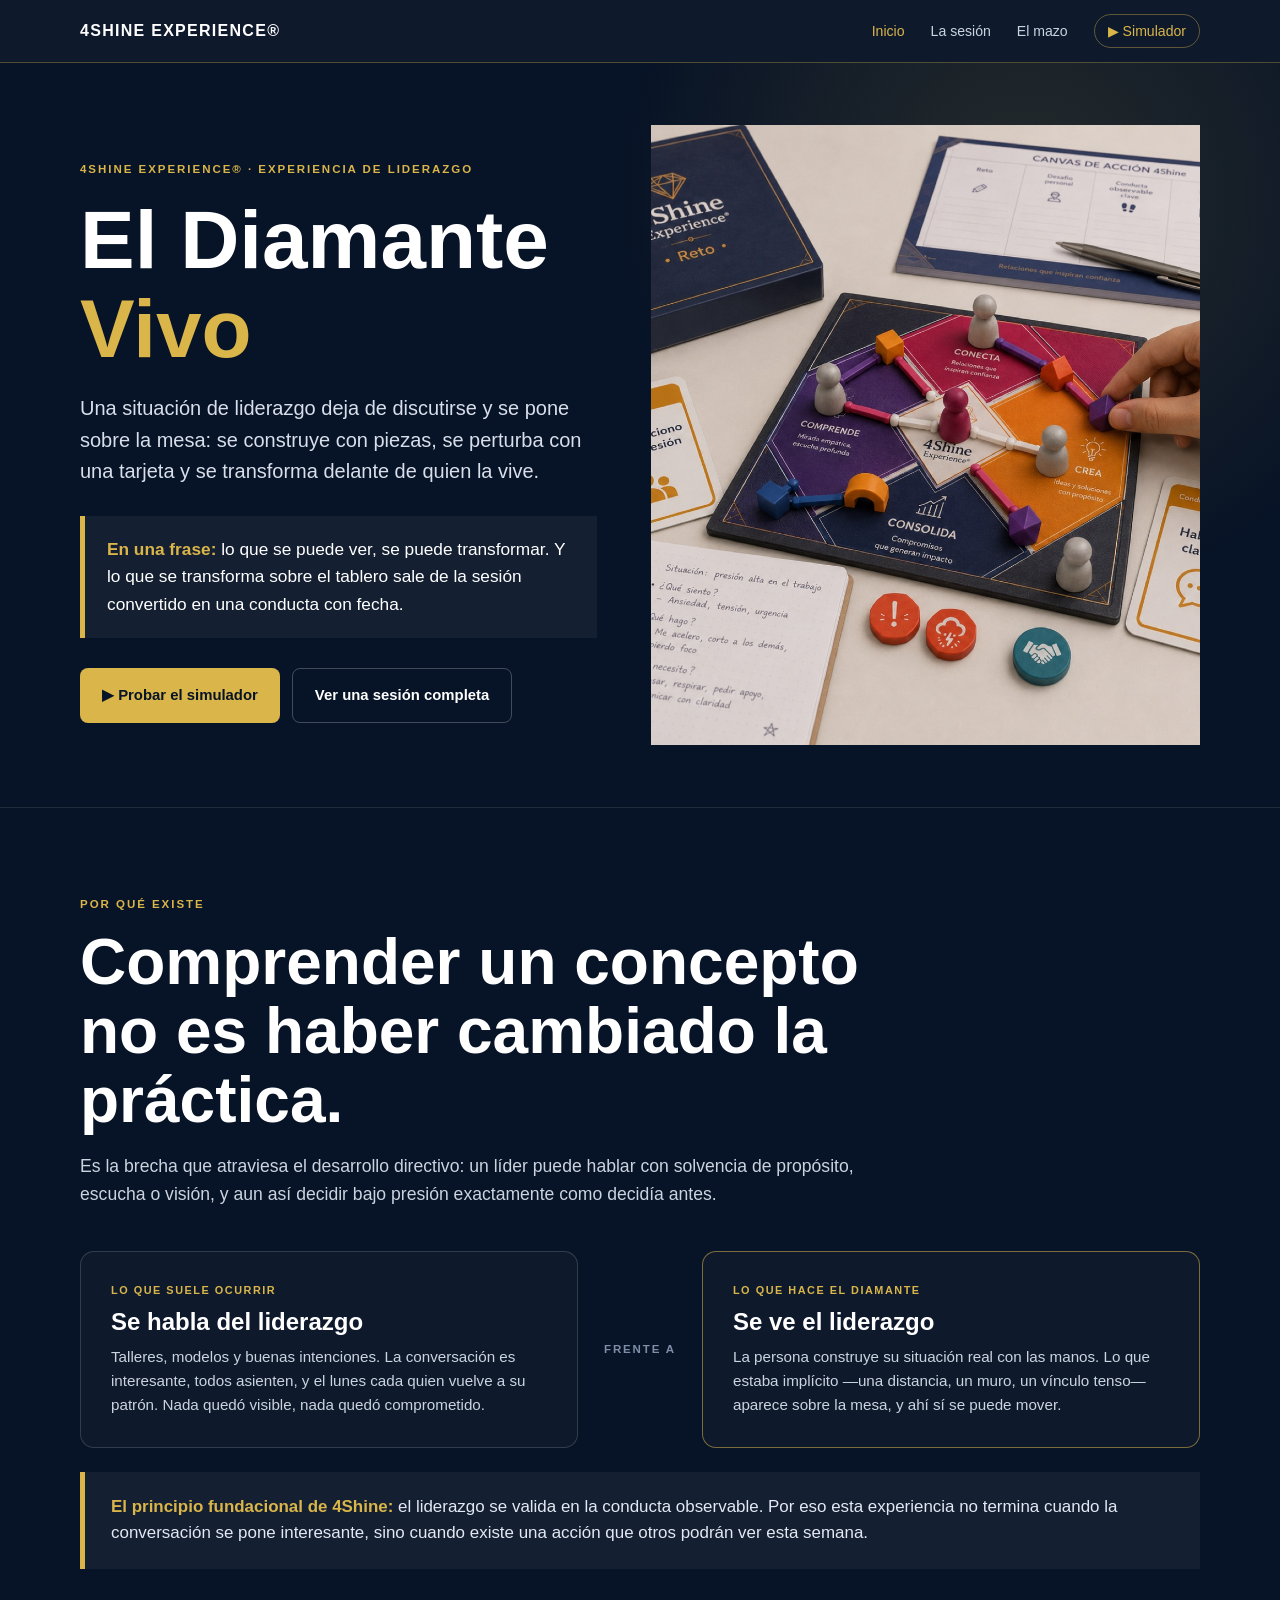
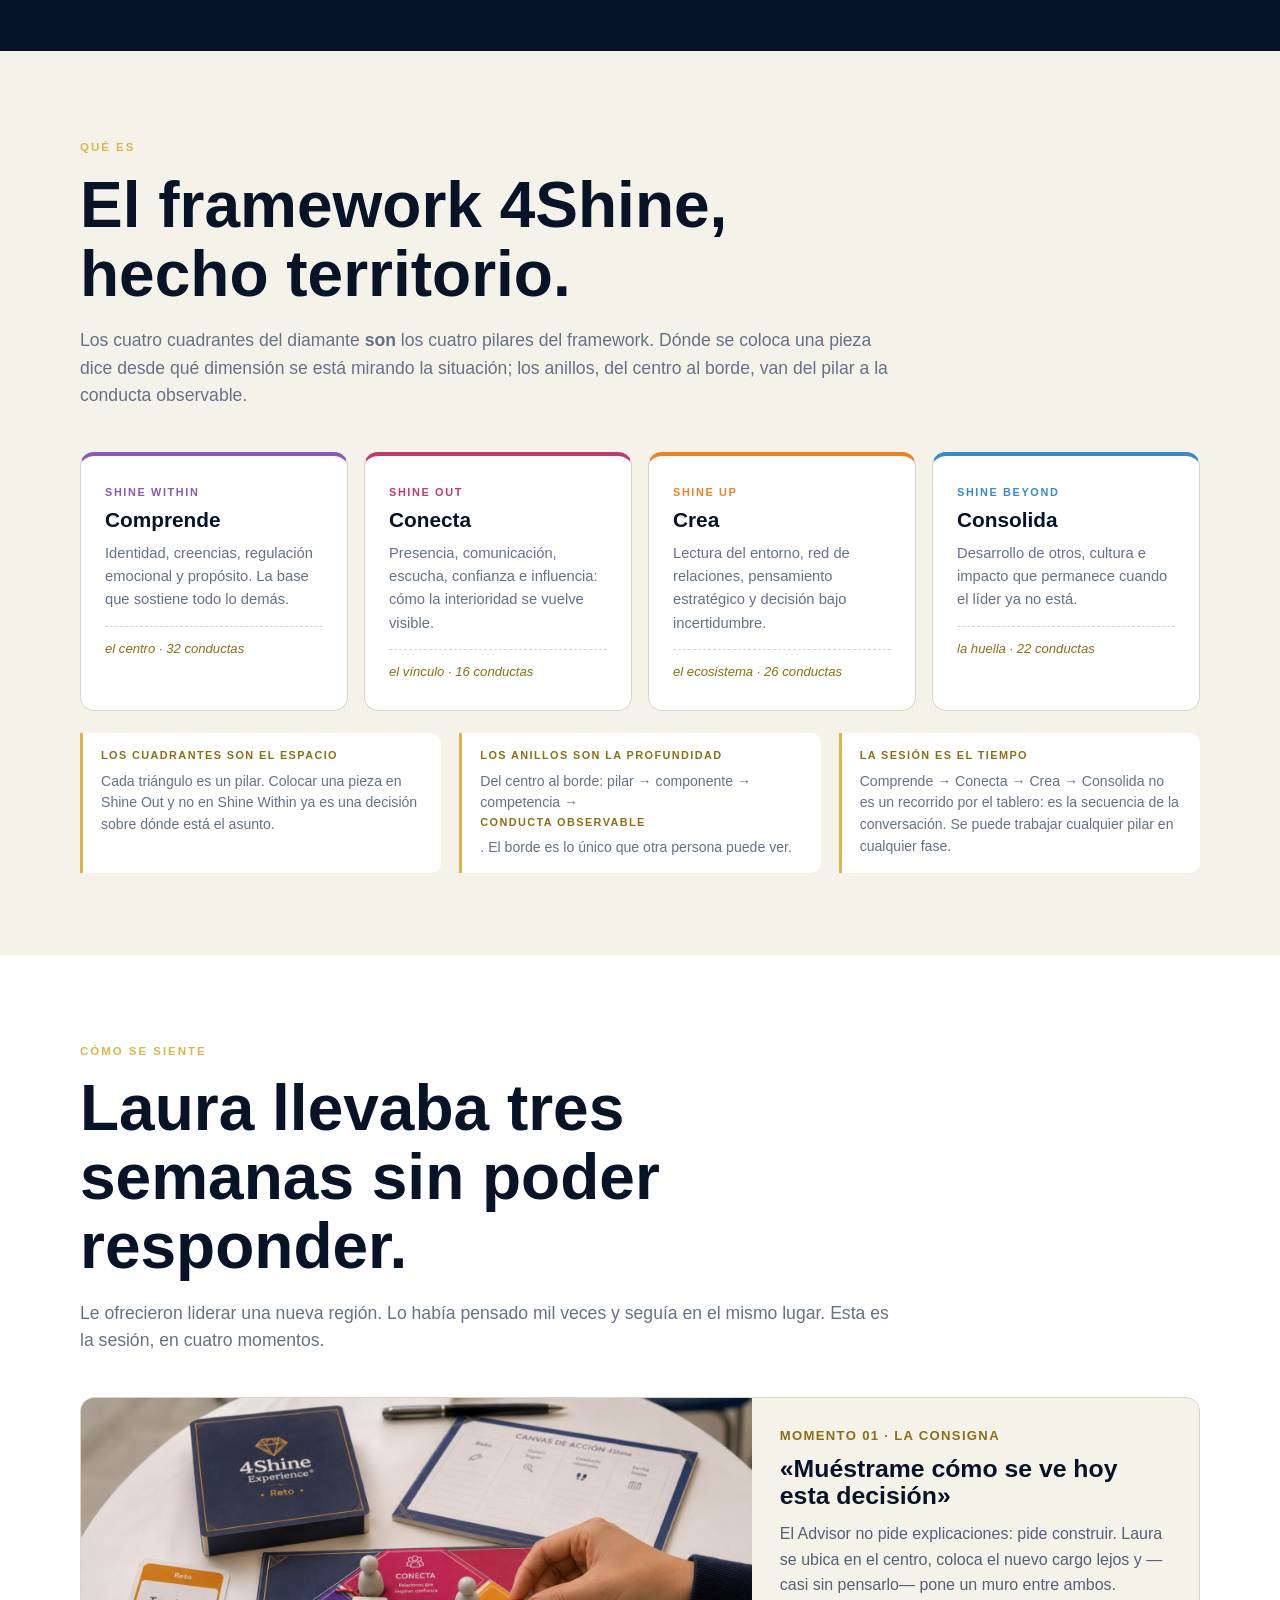
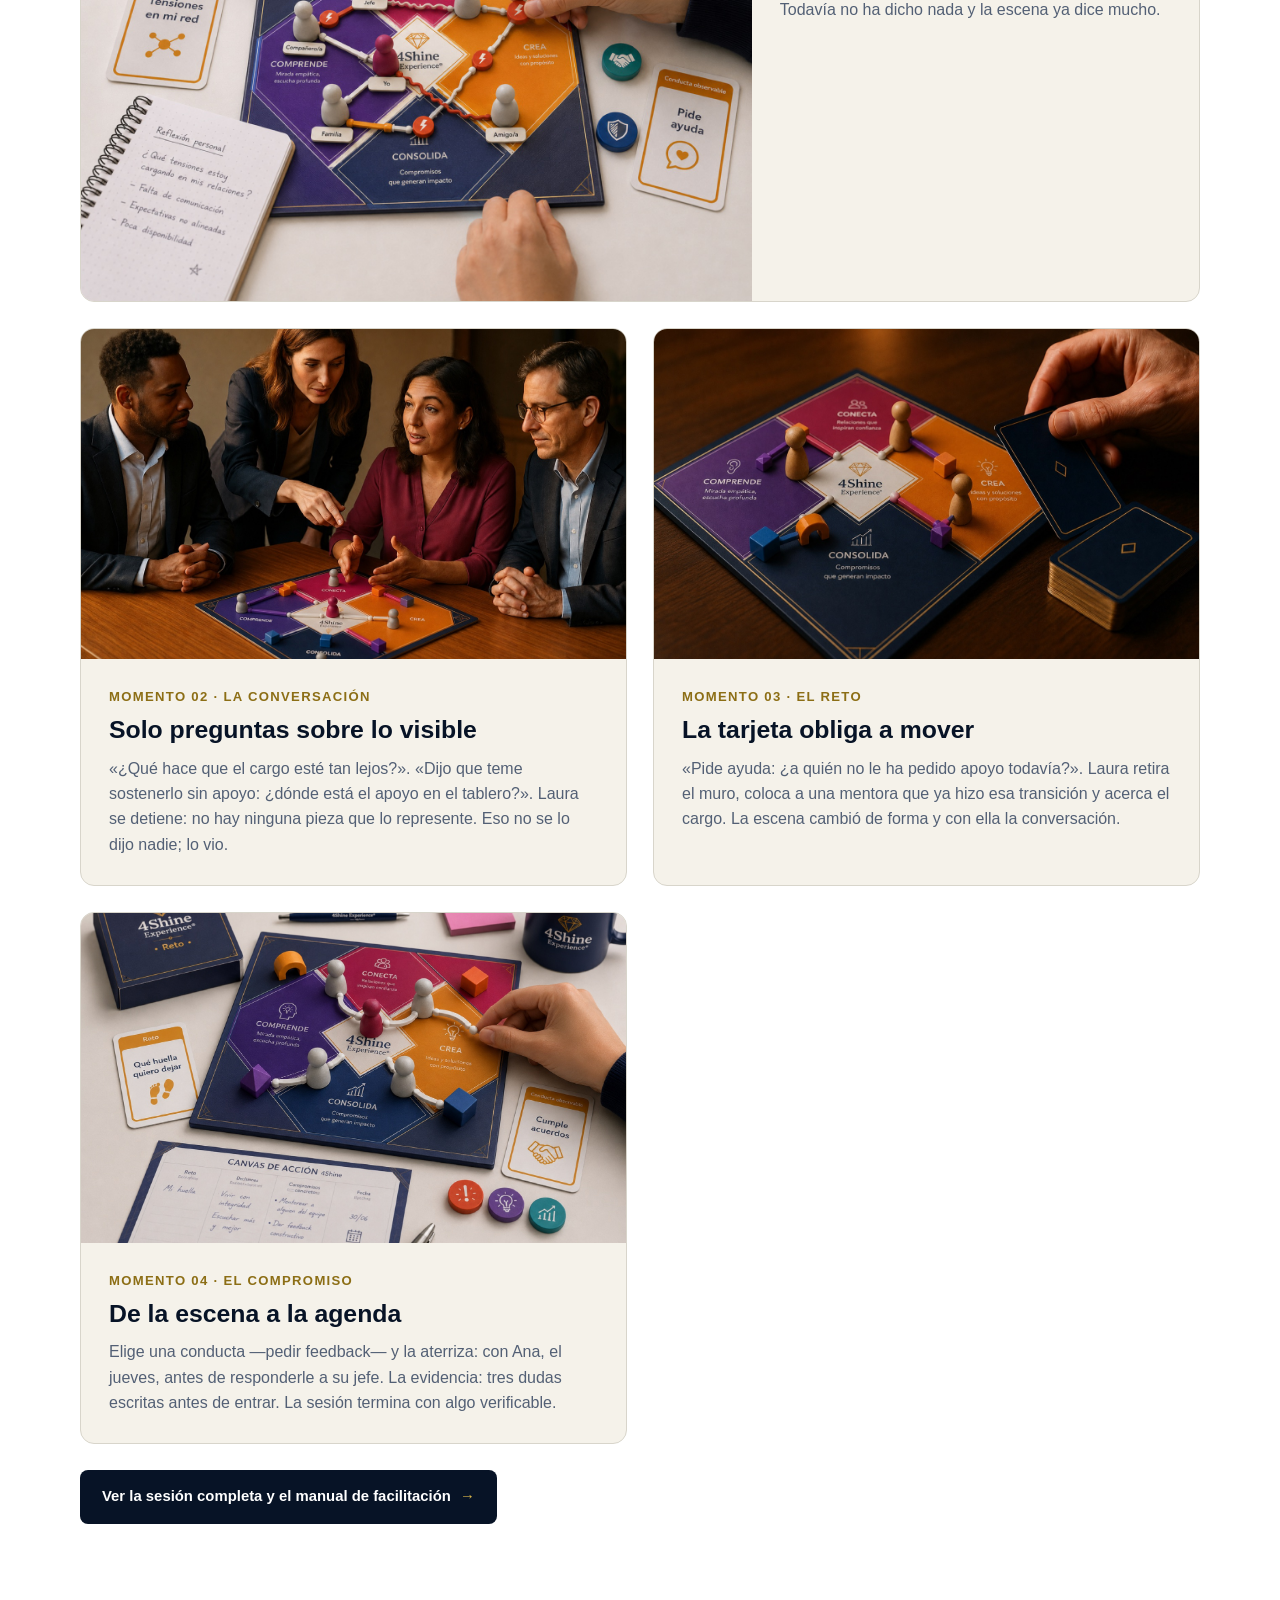
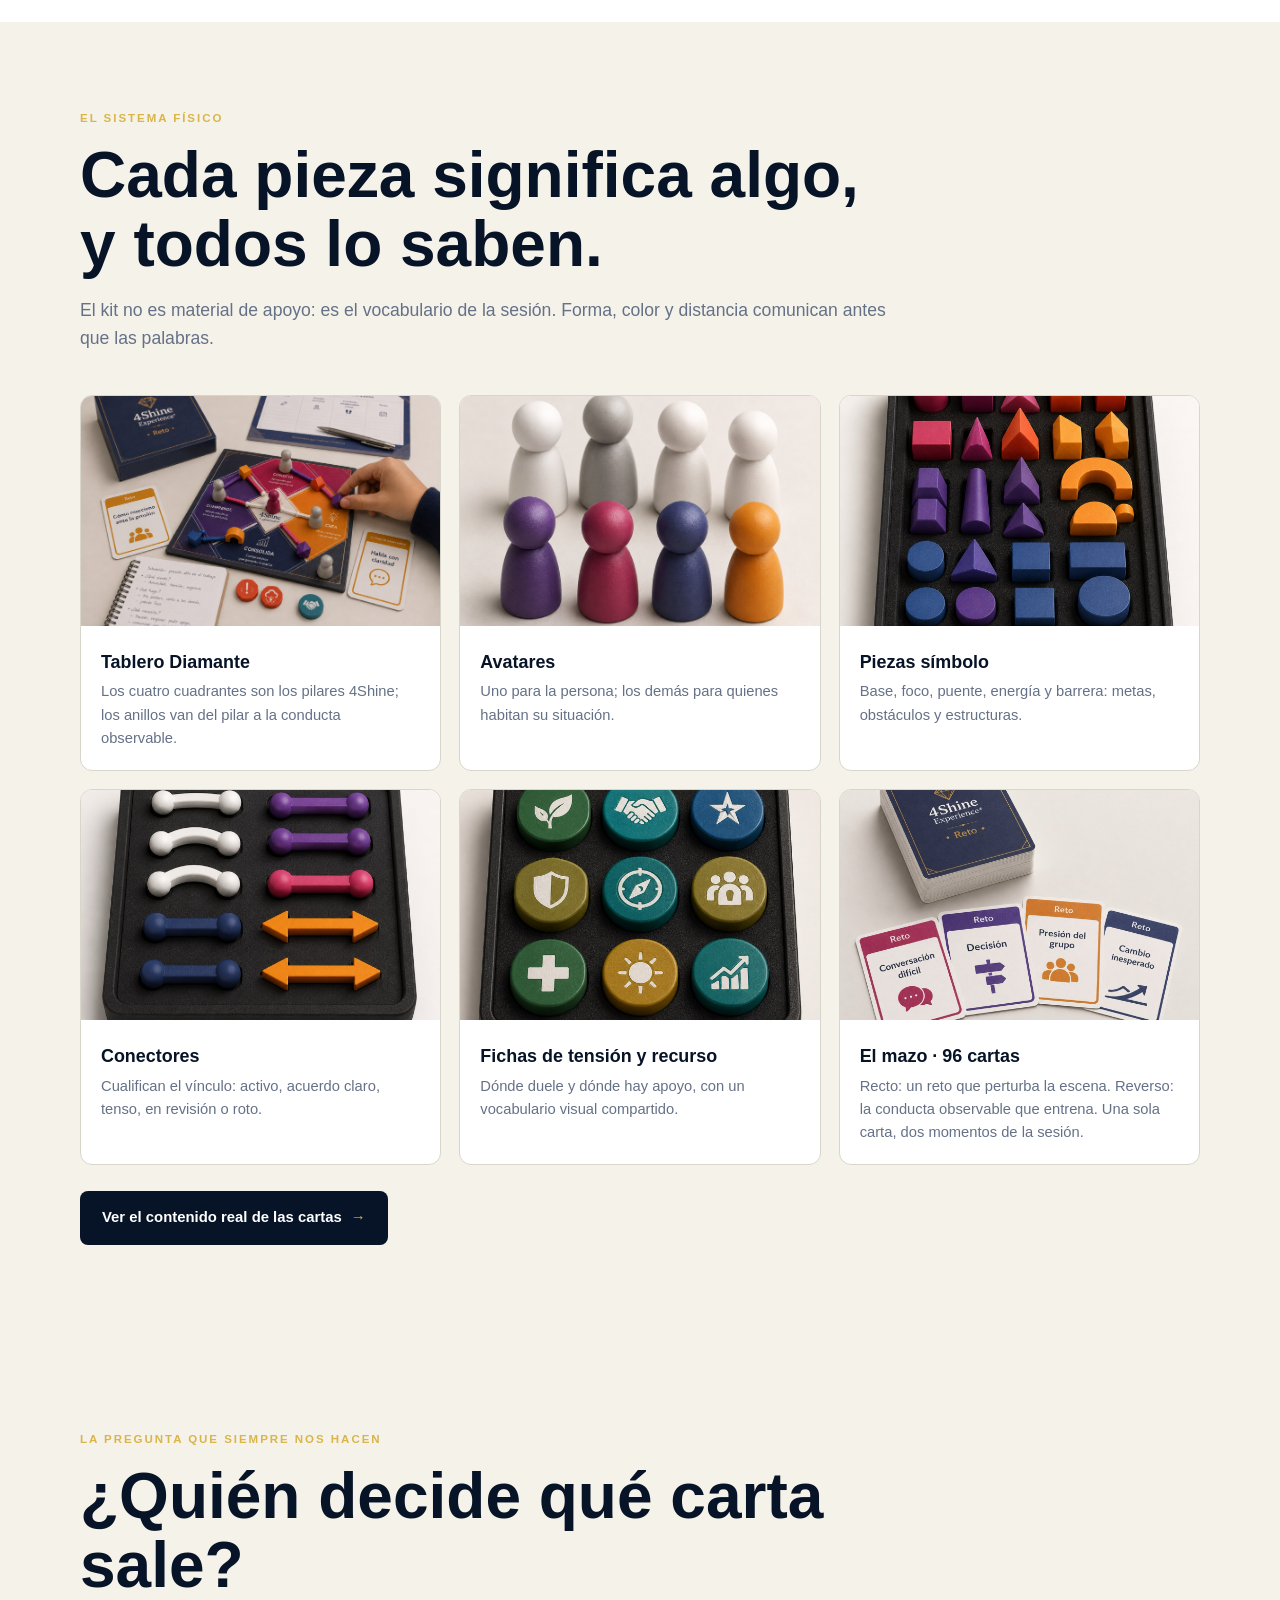
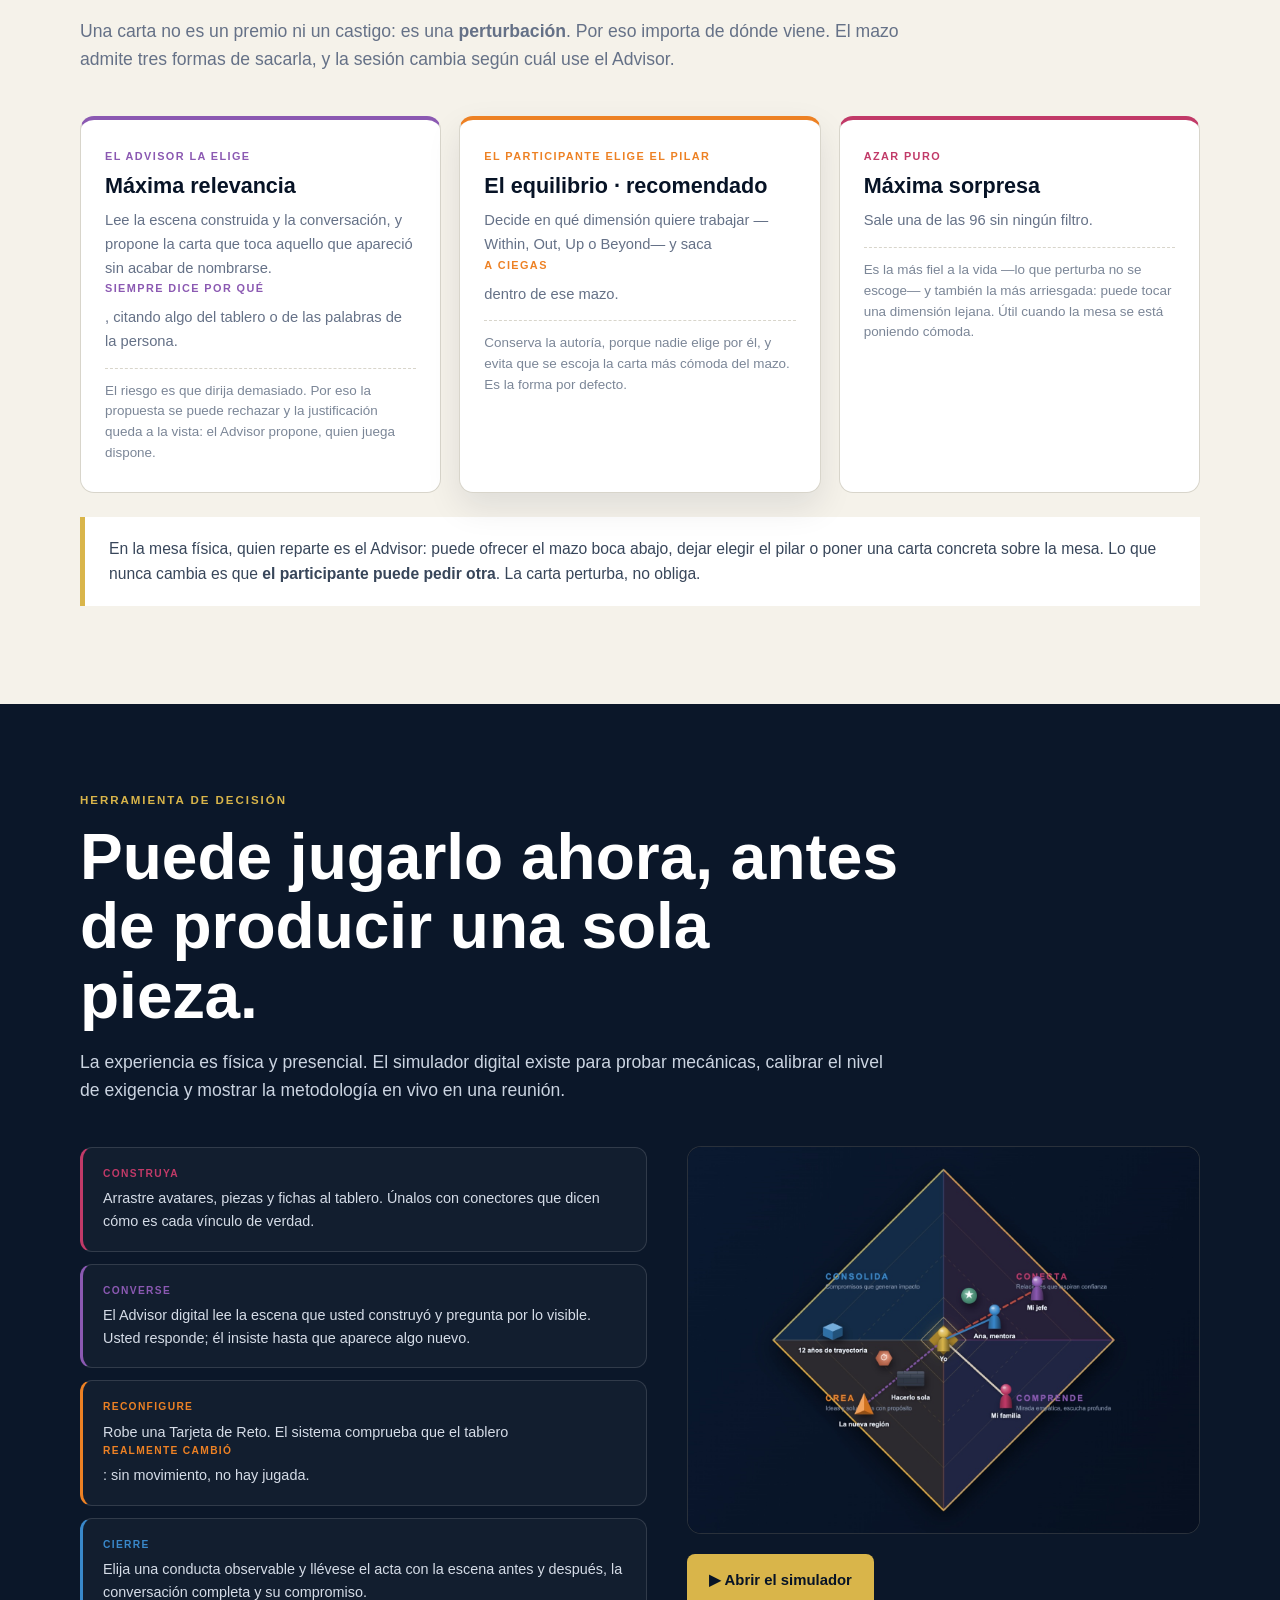
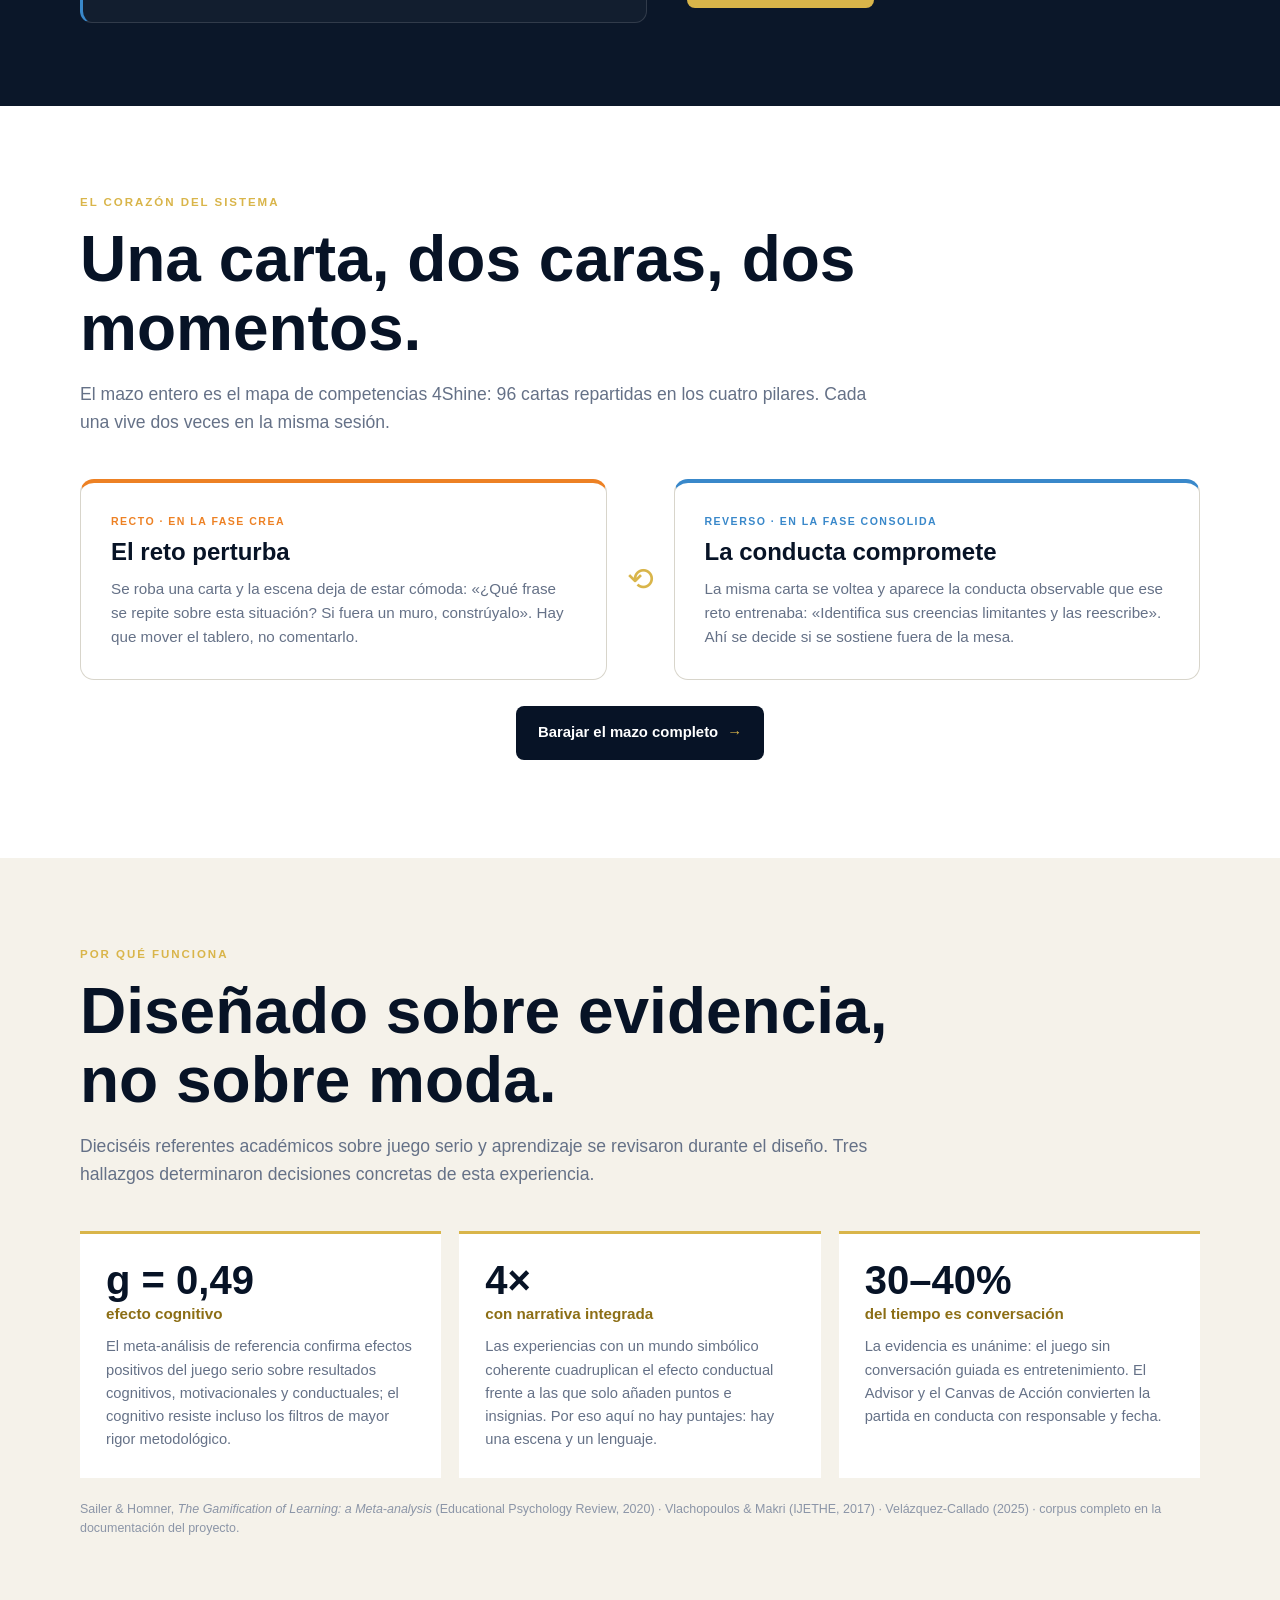
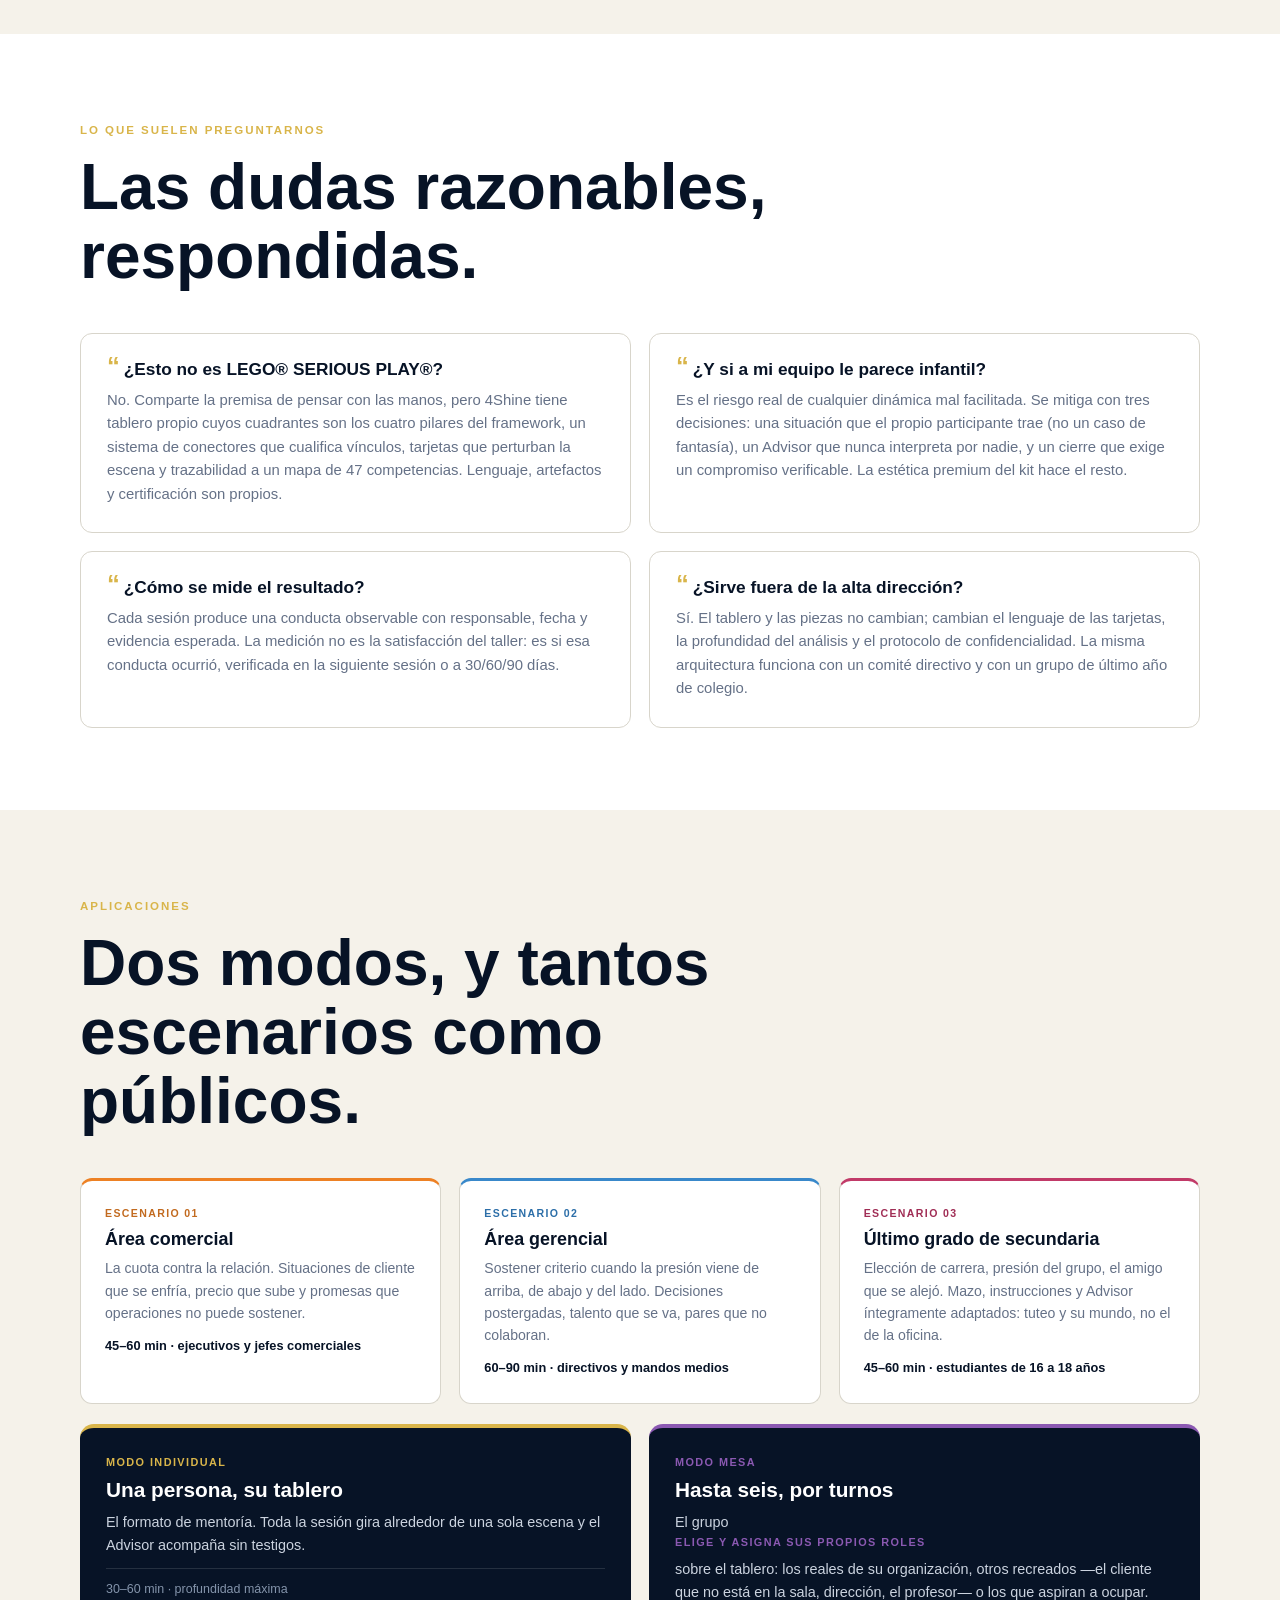
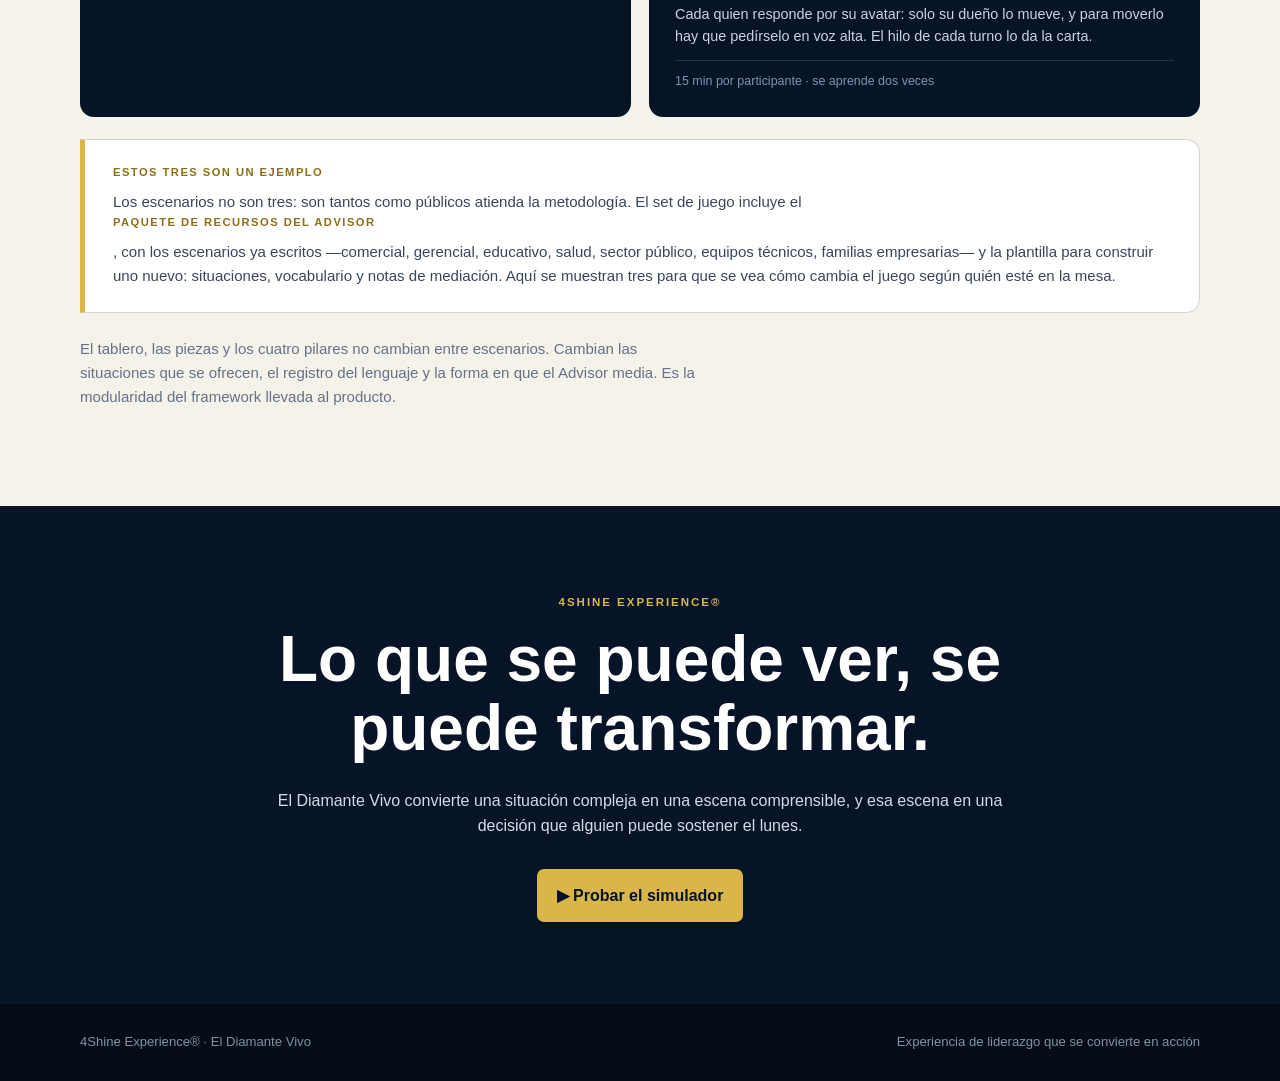
==== commit bd635cc9: "Modo mesa: los roles los elige el grupo, no el juego Rediseño de fondo. Los cuatro roles de facilita" ====
--- a/public/index.html
+++ b/public/index.html
@@ -85,6 +85,10 @@
 .obj-card p{margin:0;color:var(--muted);font-size:.93rem}
 
 .formatos{display:grid;grid-template-columns:repeat(3,1fr);gap:18px}
+.paquete{margin-top:22px;border:1px solid var(--line);border-left:5px solid var(--gold);border-radius:0 14px 14px 0;
+  padding:24px 28px;background:white}
+.paquete b{display:block;font-size:.7rem;letter-spacing:.13em;text-transform:uppercase;color:#8c6e15;margin-bottom:8px}
+.paquete p{margin:0;color:#38465a;font-size:.94rem;line-height:1.6;max-width:none}
 .modos-sitio{display:grid;grid-template-columns:1fr 1fr;gap:18px;margin-top:20px}
 .modo-s{background:var(--ink);color:white;border-top:4px solid var(--ms);border-radius:14px;padding:26px}
 .modo-s b{display:block;font-size:.68rem;letter-spacing:.13em;text-transform:uppercase;color:var(--ms);margin-bottom:8px}
@@ -297,7 +301,7 @@
 
 <!-- ===== FORMATOS ===== -->
 <section><div class="wrap">
-  <div class="intro"><span class="eyebrow">Aplicaciones</span><h2>Tres escenarios, dos modos.</h2></div>
+  <div class="intro"><span class="eyebrow">Aplicaciones</span><h2>Dos modos, y tantos escenarios como públicos.</h2></div>
   <div class="formatos">
     <div class="fmt" style="border-top:3px solid #ed8124"><b style="color:#c26a1f">Escenario 01</b><h3>Área comercial</h3><p>La cuota contra la relación. Situaciones de cliente que se enfría, precio que sube y promesas que operaciones no puede sostener.</p><span>45–60 min · ejecutivos y jefes comerciales</span></div>
     <div class="fmt" style="border-top:3px solid #3988ca"><b style="color:#2c6ea8">Escenario 02</b><h3>Área gerencial</h3><p>Sostener criterio cuando la presión viene de arriba, de abajo y del lado. Decisiones postergadas, talento que se va, pares que no colaboran.</p><span>60–90 min · directivos y mandos medios</span></div>
@@ -308,9 +312,11 @@
       <p>El formato de mentoría. Toda la sesión gira alrededor de una sola escena y el Advisor acompaña sin testigos.</p>
       <span>30–60 min · profundidad máxima</span></div>
     <div class="modo-s" style="--ms:#8b59b2"><b>Modo mesa</b><h3>Hasta seis, por turnos</h3>
-      <p>Cada quien construye su propia situación, pero la mesa trabaja una escena a la vez con <b>cuatro roles que rotan</b>: protagonista, indagadores, escriba y guardián del tiempo. Solo el protagonista toca sus piezas; los demás únicamente preguntan.</p>
+      <p>El grupo <b>elige y asigna sus propios roles</b> sobre el tablero: los reales de su organización, otros recreados —el cliente que no está en la sala, dirección, el profesor— o los que aspiran a ocupar. Cada quien responde por su avatar: solo su dueño lo mueve, y para moverlo hay que pedírselo en voz alta. El hilo de cada turno lo da la carta.</p>
       <span>15 min por participante · se aprende dos veces</span></div>
   </div>
+  <div class="paquete"><b>Estos tres son un ejemplo</b>
+    <p>Los escenarios no son tres: son tantos como públicos atienda la metodología. El set de juego incluye el <b>paquete de recursos del Advisor</b>, con los escenarios ya escritos —comercial, gerencial, educativo, salud, sector público, equipos técnicos, familias empresarias— y la plantilla para construir uno nuevo: situaciones, vocabulario y notas de mediación. Aquí se muestran tres para que se vea cómo cambia el juego según quién esté en la mesa.</p></div>
   <p style="margin-top:24px;color:var(--muted);font-size:.94rem;max-width:74ch">El tablero, las piezas y los cuatro pilares no cambian entre escenarios. Cambian las situaciones que se ofrecen, el registro del lenguaje y la forma en que el Advisor media. Es la modularidad del framework llevada al producto.</p>
 </div></section>
 
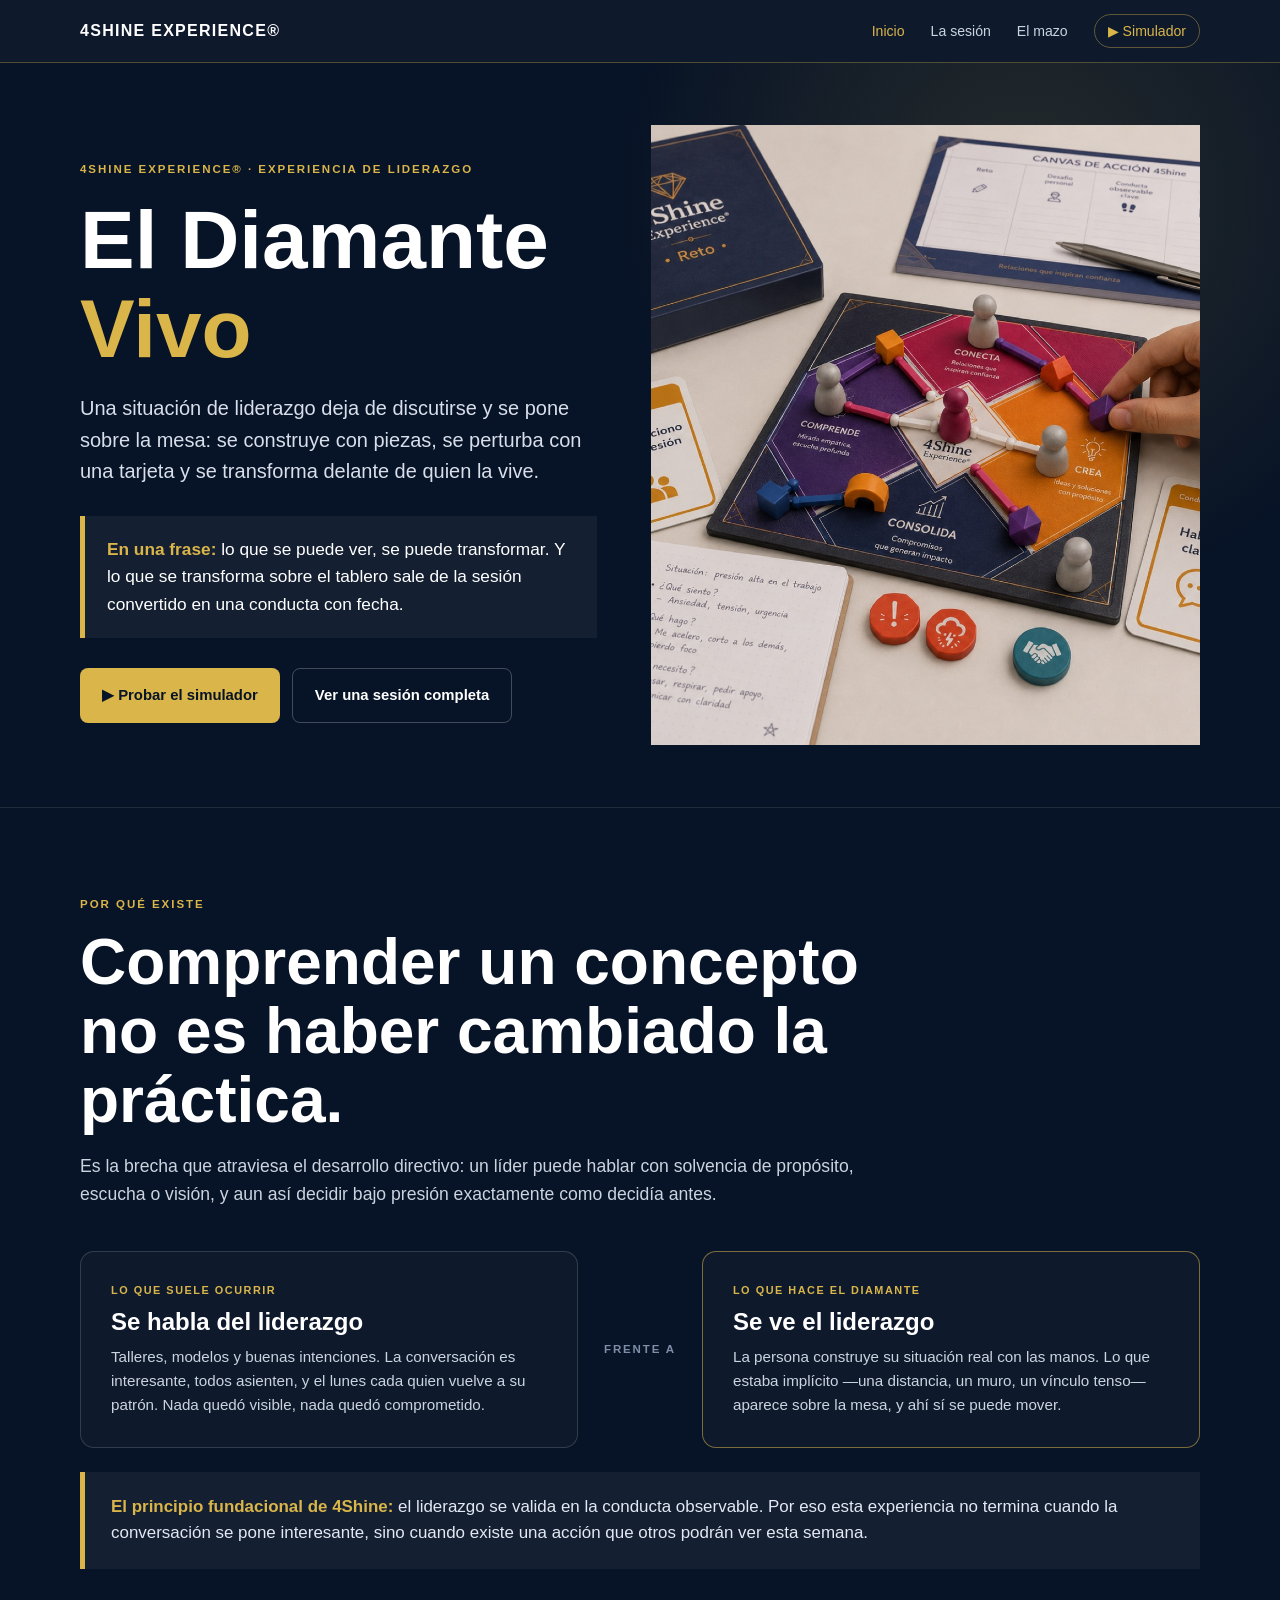
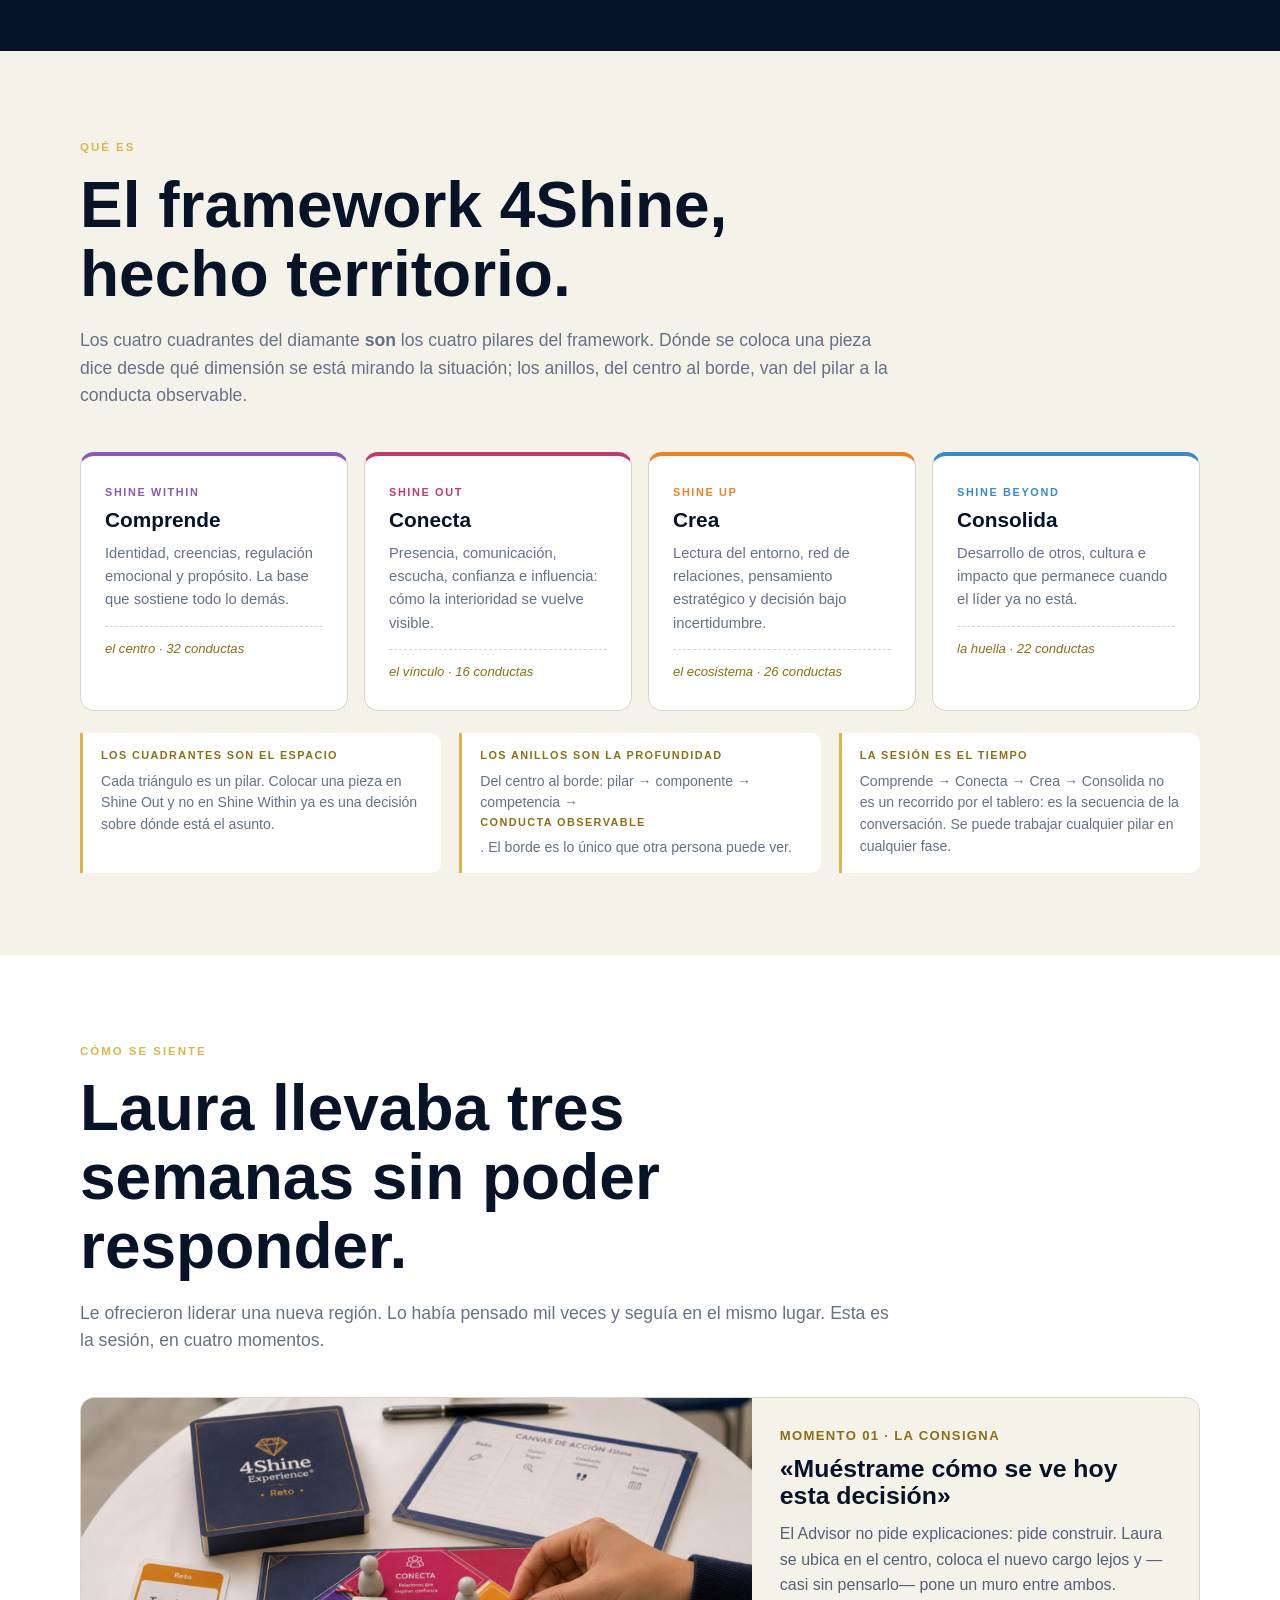
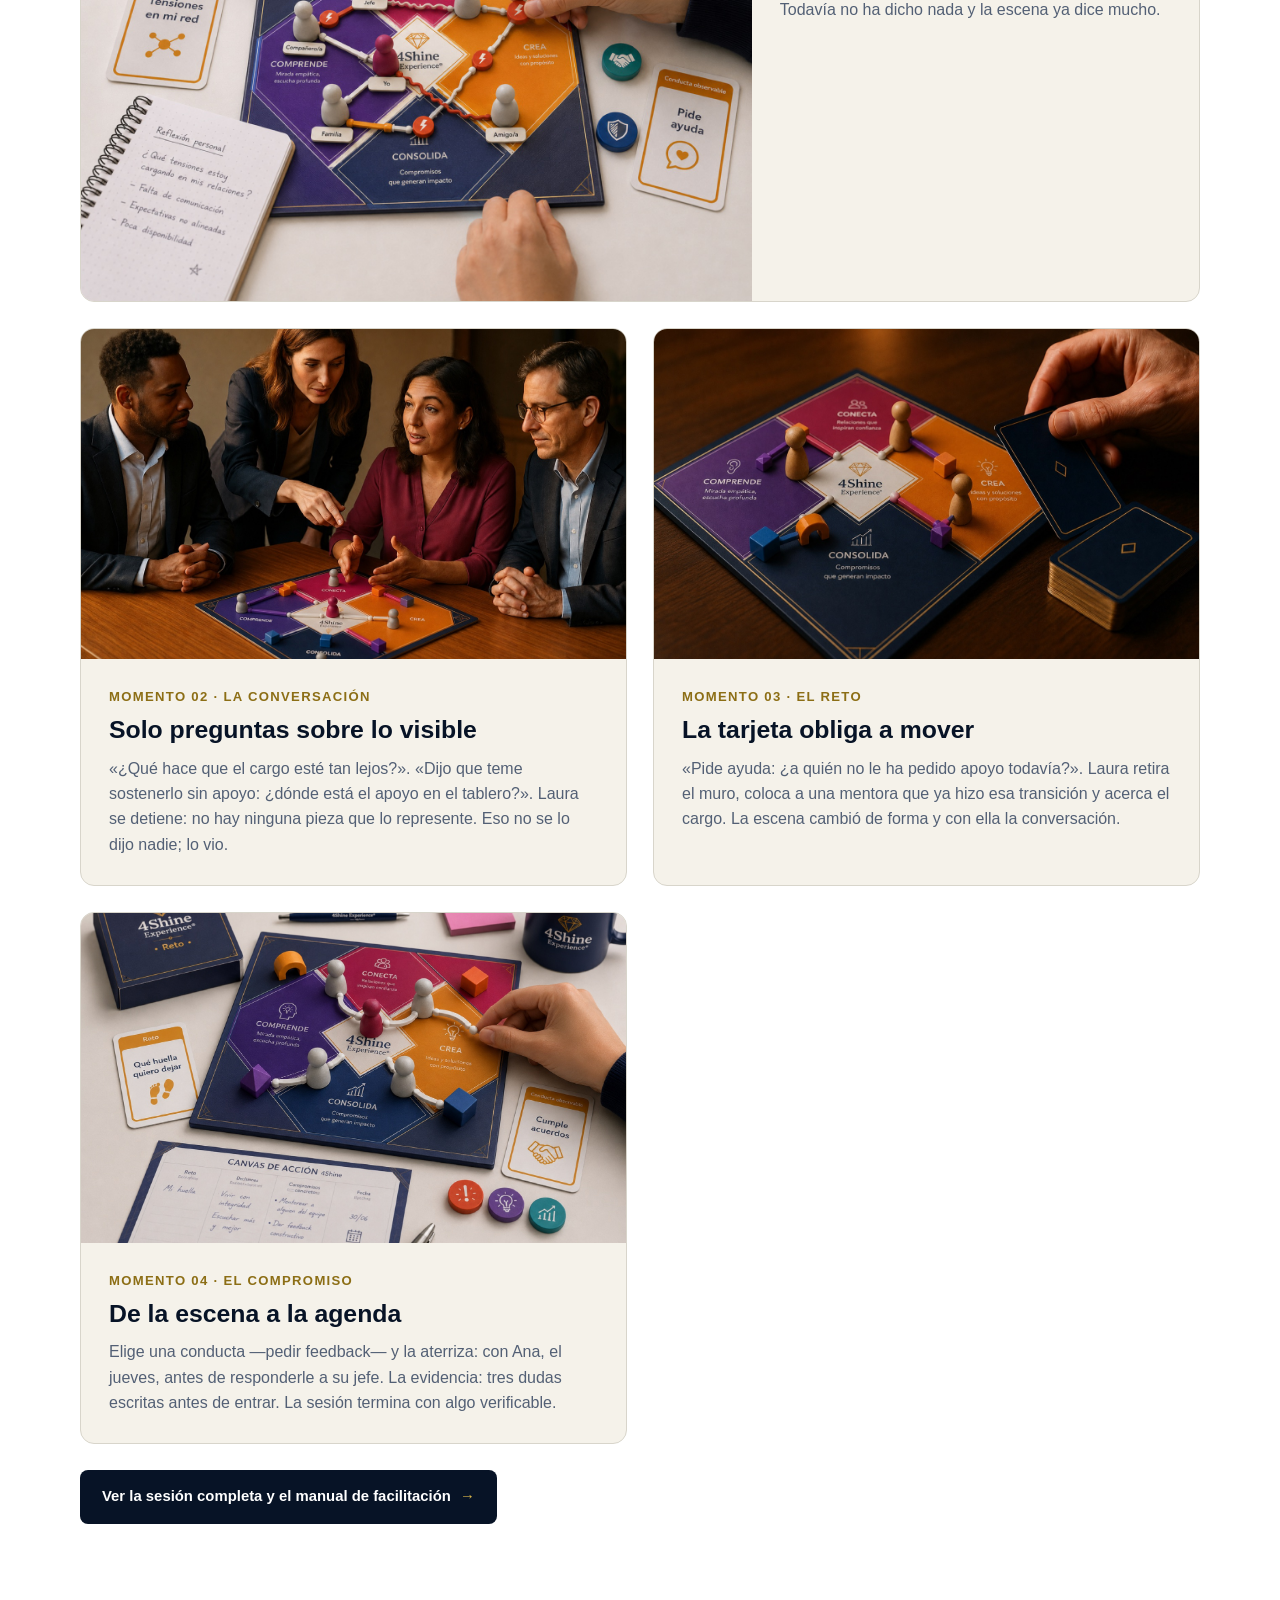
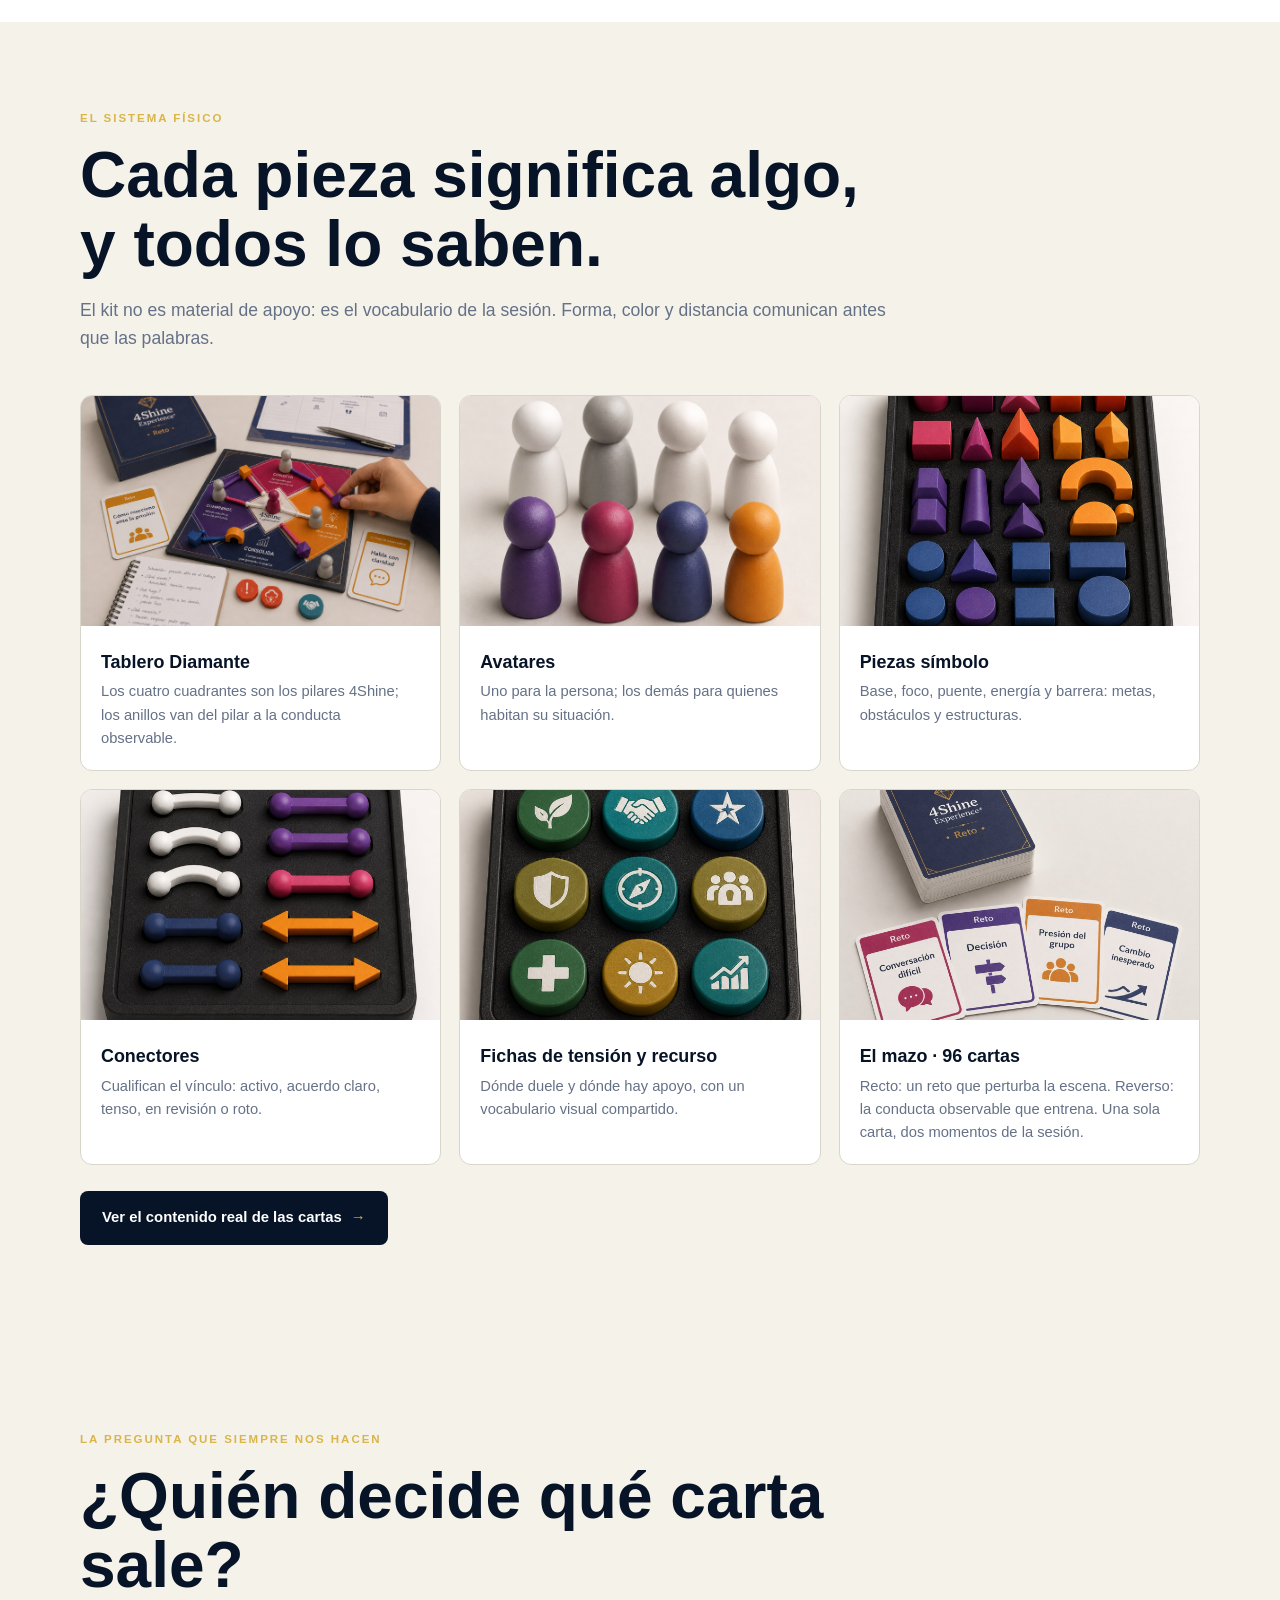
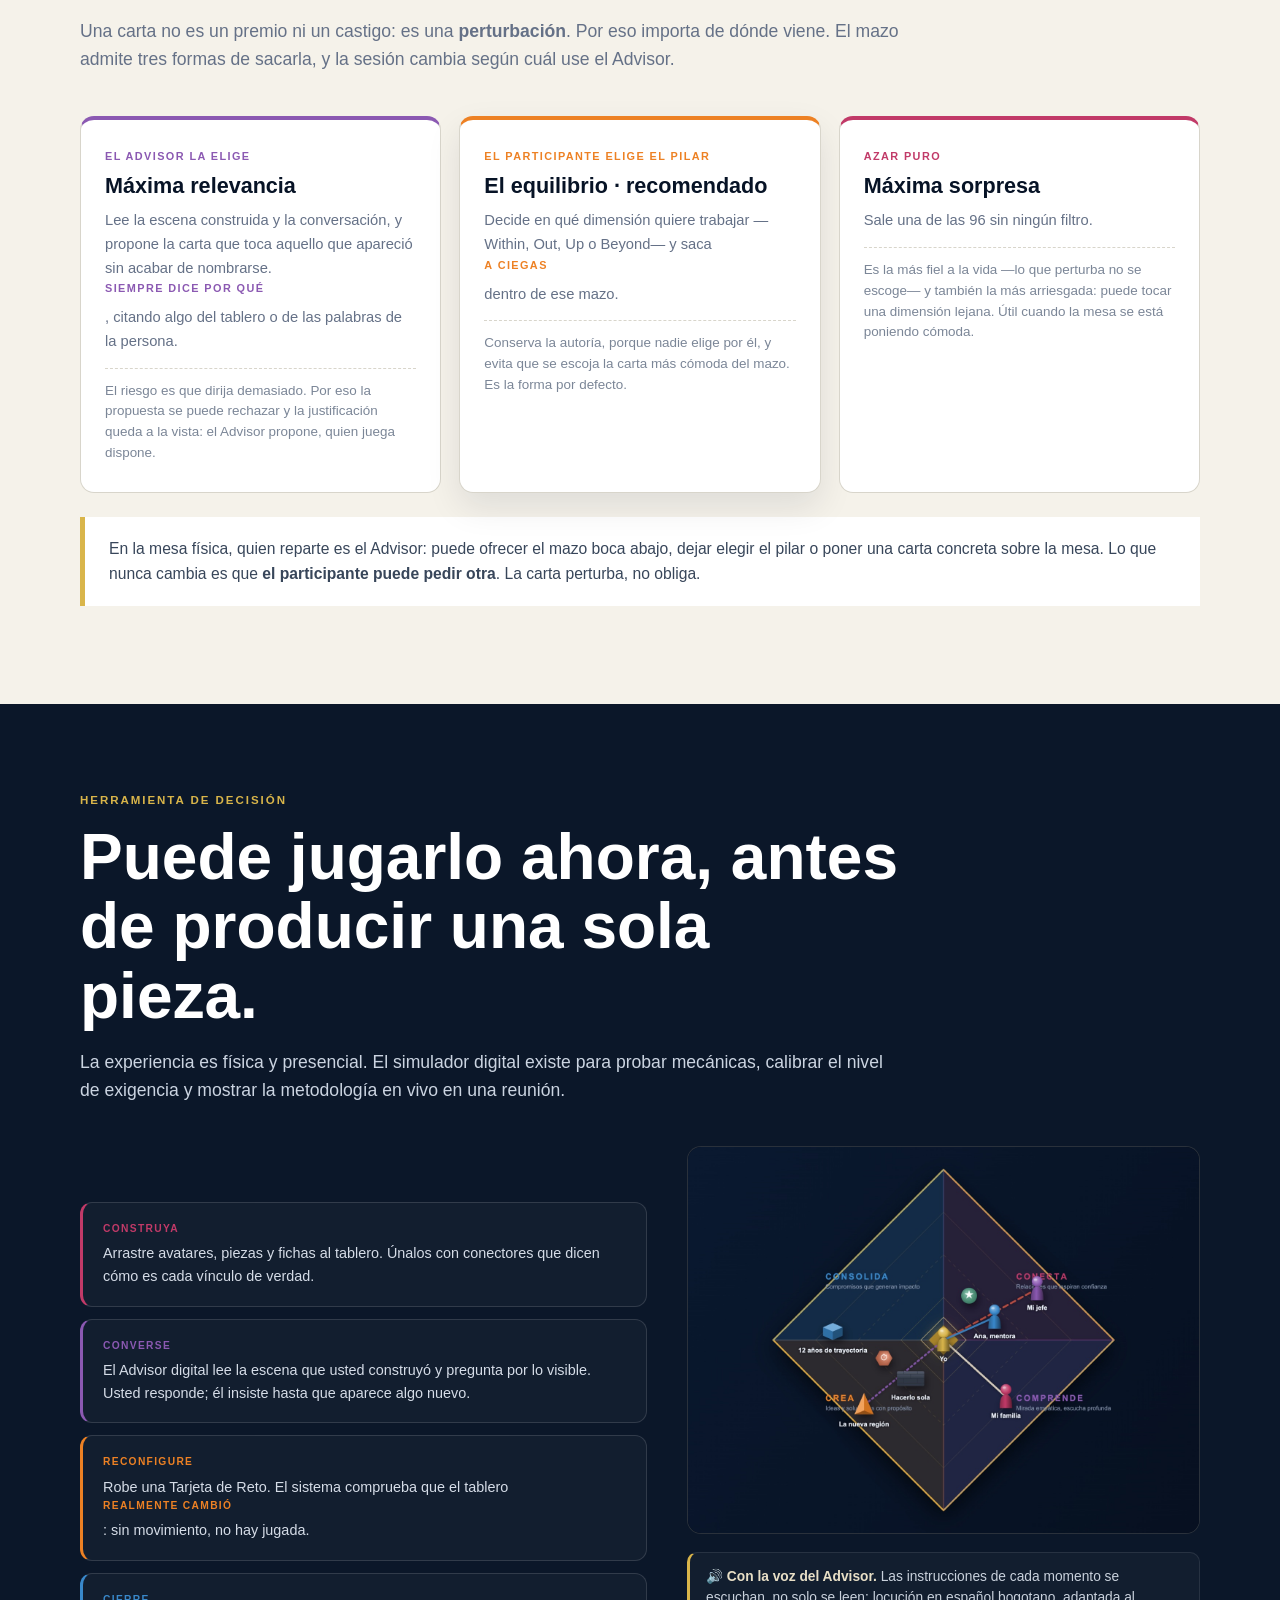
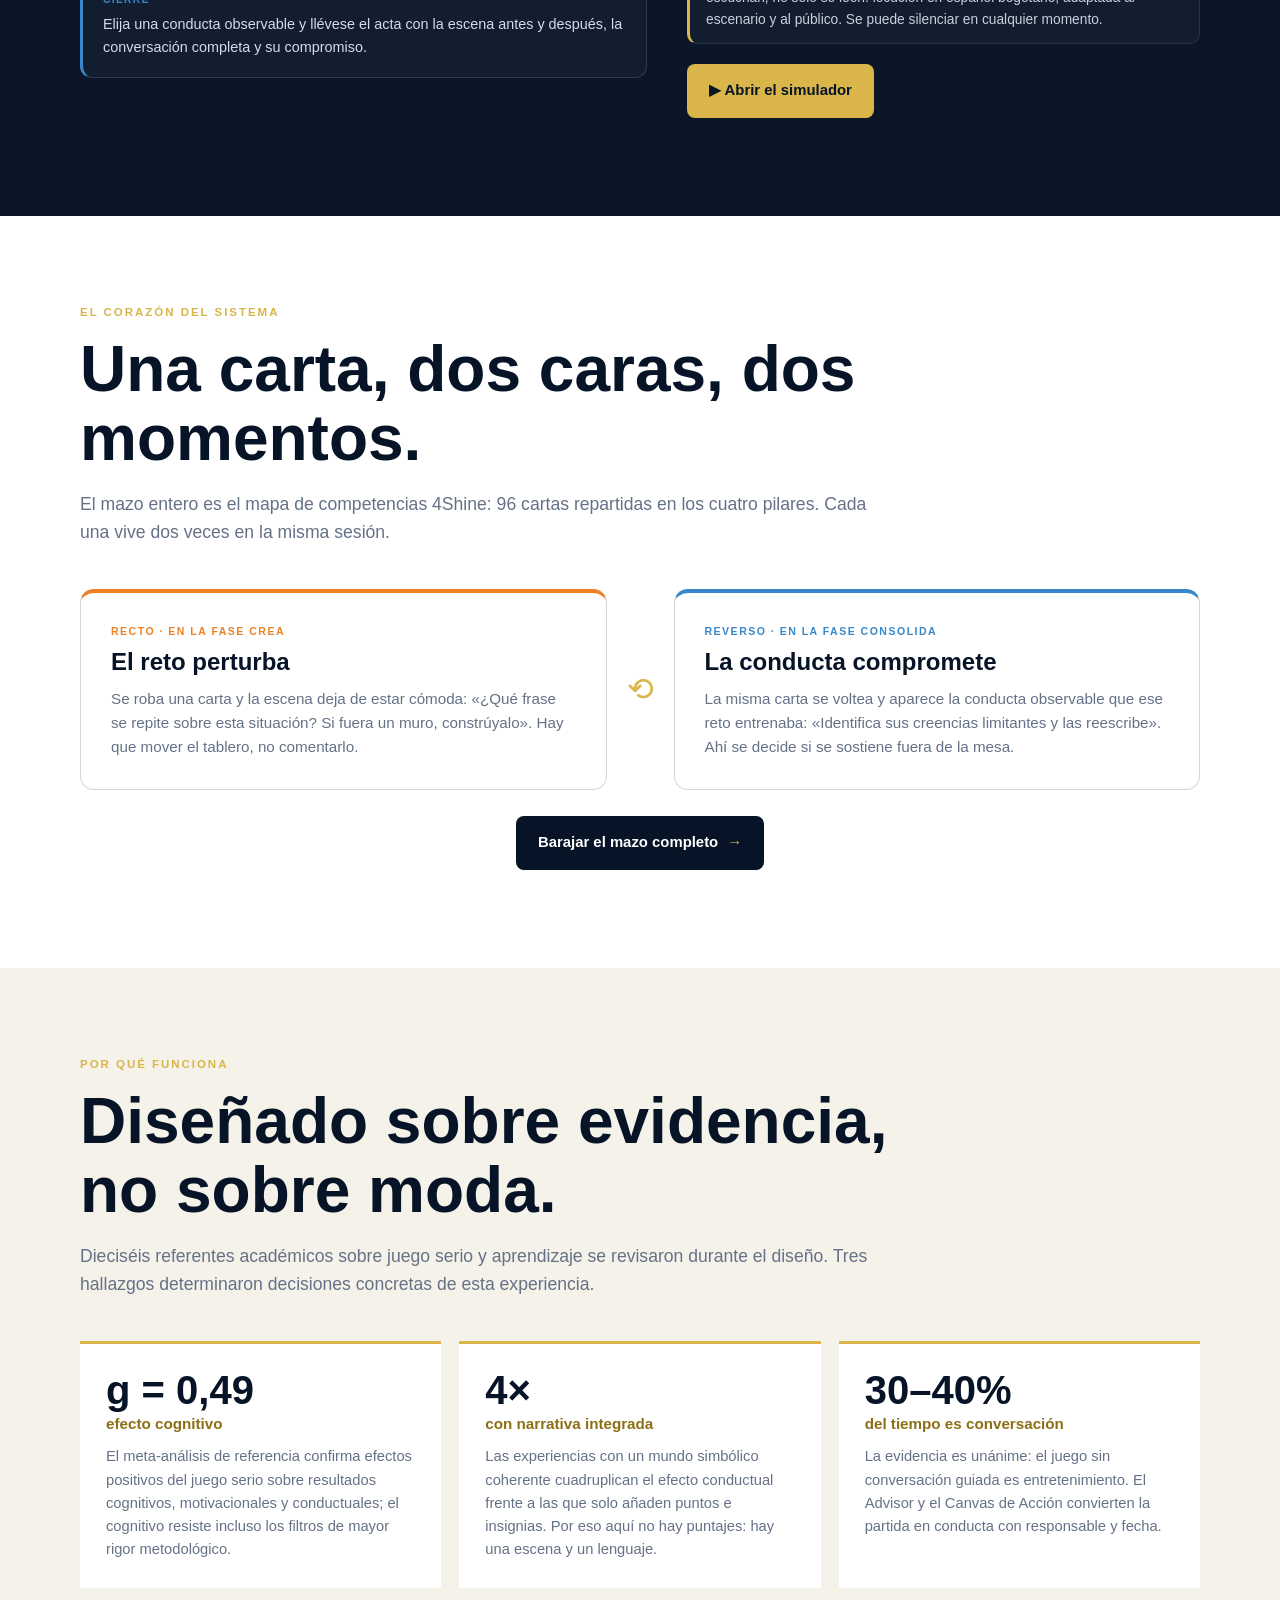
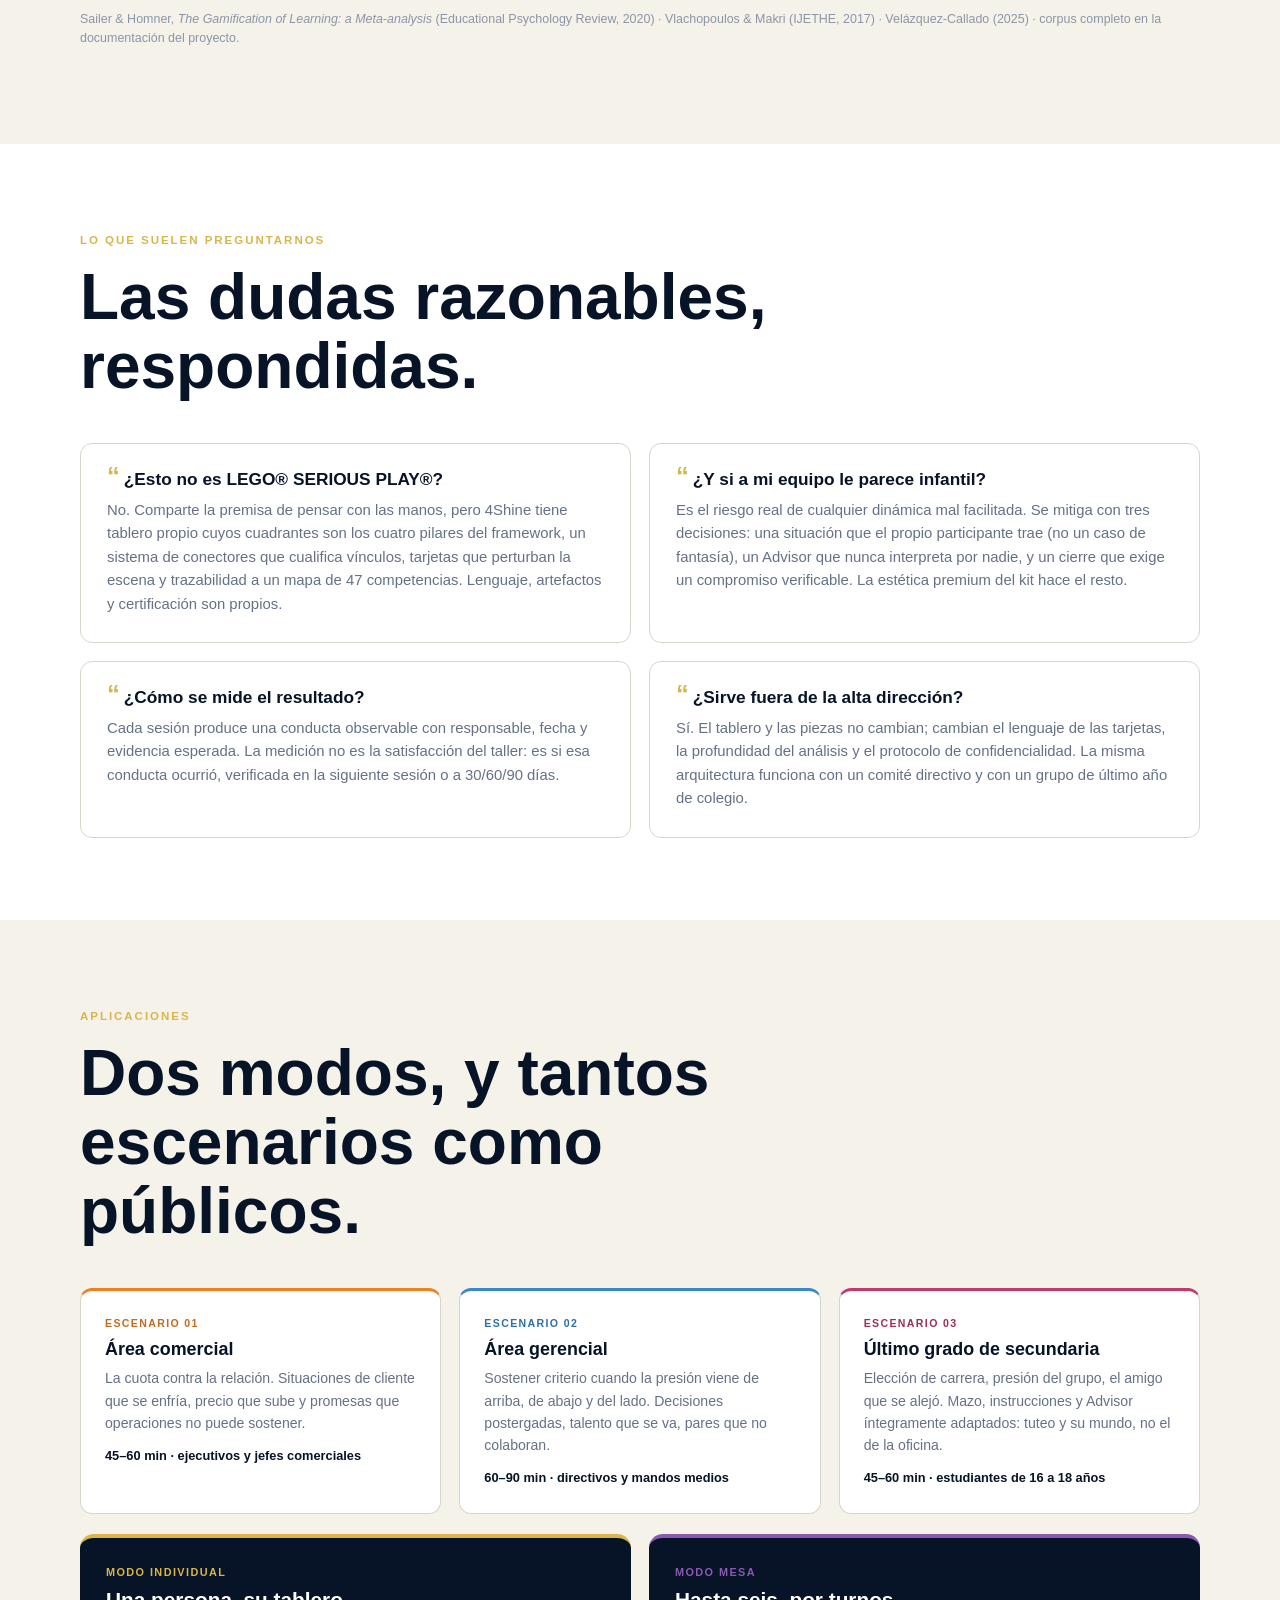
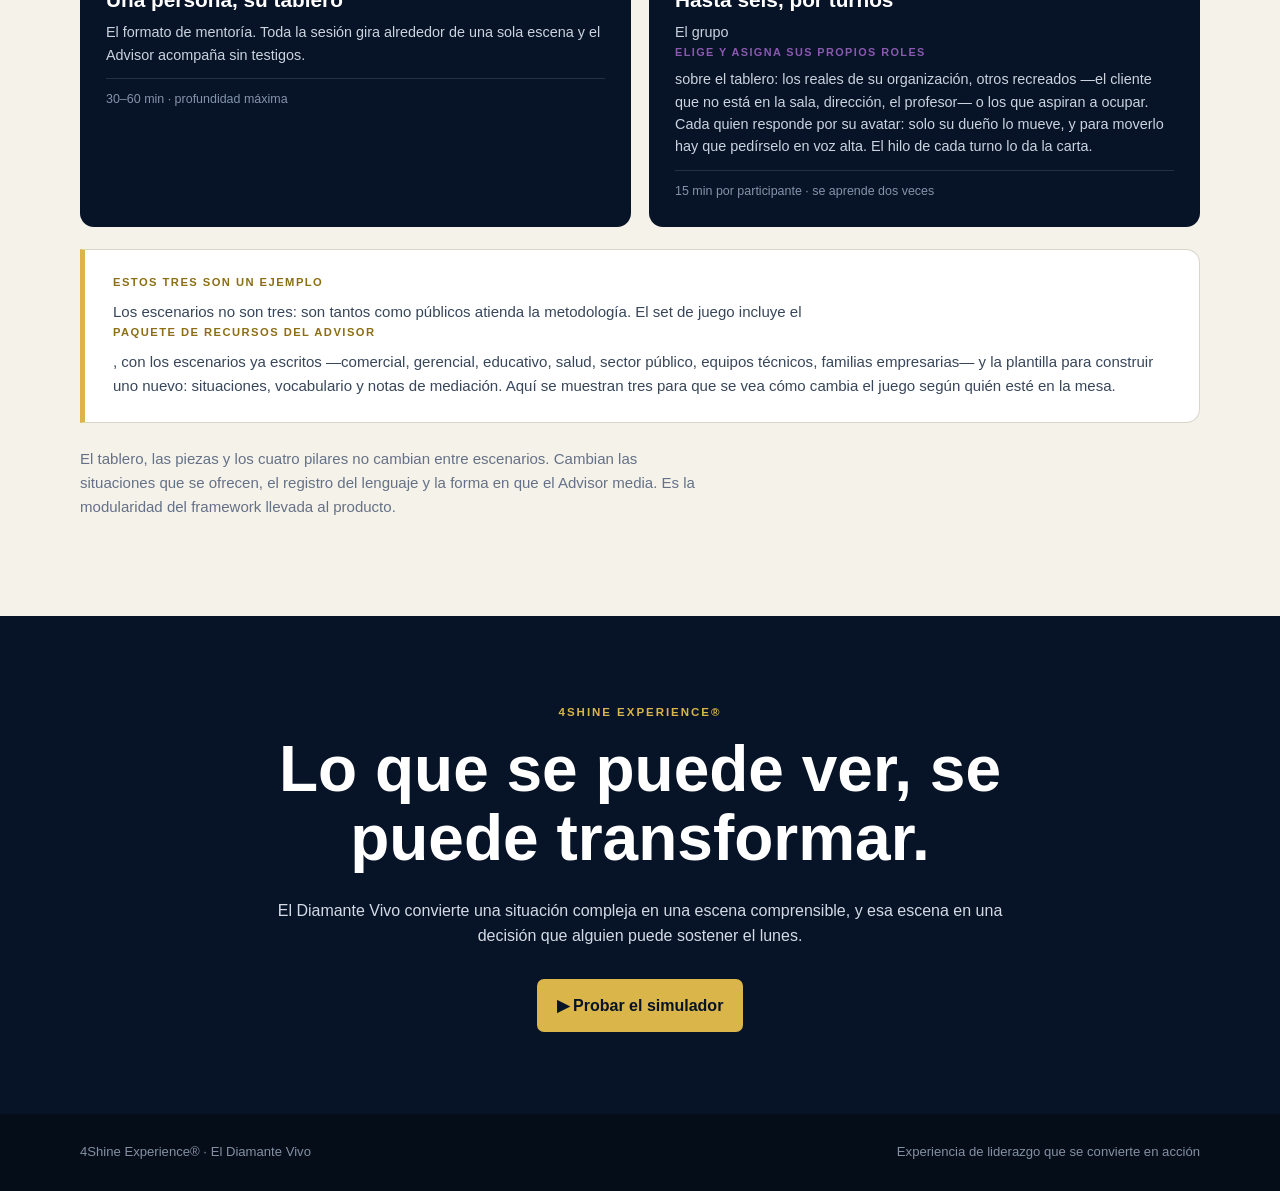
==== commit 62f7c3e2: "Voz real del Advisor en el simulador Quince locuciones en español bogotano (voz Carlos, ElevenLabs) " ====
--- a/public/index.html
+++ b/public/index.html
@@ -248,6 +248,7 @@
     </div>
     <div>
       <div class="sim-shot"><img src="img/sim-tablero.jpg" alt="Tablero del simulador con la escena construida"></div>
+      <p class="sim-voz">🔊 <b>Con la voz del Advisor.</b> Las instrucciones de cada momento se escuchan, no solo se leen: locución en español bogotano, adaptada al escenario y al público. Se puede silenciar en cualquier momento.</p>
       <p style="margin-top:20px"><a class="cta solid" href="sim/diamante/">▶ Abrir el simulador</a></p>
     </div>
   </div>
--- a/public/experience.css
+++ b/public/experience.css
@@ -1 +1,6 @@
 :root{--ink:#071326;--paper:#f5f2ea;--gold:#d9b54a;--muted:#657187;--line:#d8d5cb}*{box-sizing:border-box}html{scroll-behavior:smooth}body{margin:0;background:var(--paper);color:var(--ink);font-family:Arial,sans-serif;line-height:1.58}.wrap{width:min(1120px,calc(100% - 40px));margin:auto}a{color:inherit}nav{position:sticky;top:0;z-index:10;background:#071326f7;color:white;border-bottom:1px solid #d9b54a55}nav .wrap{height:62px;display:flex;align-items:center;gap:26px}.brand{font-weight:800;letter-spacing:.08em;margin-right:auto;text-decoration:none}.navlink{text-decoration:none;color:#cbd3df;font-size:.88rem}.navlink.active{color:var(--gold)}.hero{background:var(--ink);color:white}.hero-grid{display:grid;grid-template-columns:1.05fr .95fr;min-height:610px}.hero-copy{padding:95px 50px 80px 0;align-self:center}.hero-img img{width:50vw;height:100%;object-fit:cover;display:block}.eyebrow{text-transform:uppercase;letter-spacing:.17em;font-size:.72rem;font-weight:800;color:var(--gold)}h1,h2,h3{line-height:1.08;margin:0}h1{font-size:clamp(3.5rem,7vw,6.6rem);margin:15px 0 22px}.lead{font-size:1.25rem;color:#d8dfeb;max-width:650px}.summary{margin-top:30px;padding:20px;border-left:5px solid var(--gold);background:#ffffff0d}.summary b{color:var(--gold)}section{padding:82px 0}.intro{max-width:820px;margin-bottom:42px}.intro h2{font-size:clamp(2.2rem,5vw,4rem);margin:12px 0 18px}.intro p{font-size:1.1rem;color:var(--muted)}.alt{background:white}.story-grid{display:grid;grid-template-columns:1fr 1fr;gap:26px}.moment{background:white;border:1px solid var(--line);border-radius:14px;overflow:hidden}.alt .moment{background:var(--paper)}.moment img{width:100%;height:330px;object-fit:cover;display:block}.moment-copy{padding:28px}.moment-num{display:block;color:#8c6e15;font-weight:900;font-size:.82rem;letter-spacing:.1em;margin-bottom:9px}.moment h3{font-size:1.55rem;margin-bottom:12px}.moment p{color:#536075;margin:0}.moment.wide{grid-column:1/-1;display:grid;grid-template-columns:1.2fr .8fr}.moment.wide img{height:100%;min-height:380px}.kit{display:grid;grid-template-columns:repeat(3,1fr);gap:18px}.kit-card{border:1px solid var(--line);border-radius:12px;overflow:hidden;background:white}.kit-card img{width:100%;height:230px;object-fit:cover}.kit-card div{padding:20px}.kit-card h3{font-size:1.12rem;margin-bottom:8px}.kit-card p{margin:0;color:var(--muted);font-size:.92rem}.route{display:grid;grid-template-columns:repeat(4,1fr);gap:12px;counter-reset:r}.route div{background:var(--ink);color:white;padding:25px;border-radius:10px;counter-increment:r}.route div:before{content:counter(r);display:grid;place-items:center;width:30px;height:30px;border-radius:50%;background:var(--gold);color:var(--ink);font-weight:900;margin-bottom:15px}.route h3{font-size:1.05rem;margin-bottom:8px}.route p{margin:0;color:#cfd7e4;font-size:.9rem}.formats{display:grid;grid-template-columns:repeat(3,1fr);gap:18px}.format{padding:25px;border-top:3px solid var(--gold);background:white}.format h3{font-size:1.2rem;margin-bottom:10px}.format p{color:var(--muted);margin:0}.final{background:var(--ink);color:white;text-align:center}.final h2{font-size:clamp(2.3rem,5vw,4.4rem);max-width:850px;margin:12px auto 25px}.final p{color:#d4dbe6;max-width:730px;margin:auto}.back{display:inline-block;margin-top:30px;background:var(--gold);color:var(--ink);padding:14px 20px;border-radius:7px;text-decoration:none;font-weight:800}footer{background:#050d19;color:#8490a3;padding:28px 0;font-size:.82rem}.footer-row{display:flex;justify-content:space-between}@media(max-width:820px){.hero-grid,.story-grid,.moment.wide,.kit,.route,.formats{grid-template-columns:1fr}.hero-copy{padding:70px 0 50px}.hero-img img{width:100%;height:380px}.moment.wide img{min-height:300px}.navlink{display:none}.footer-row{display:block}}
+
+/* nota de voz del Advisor en el bloque de simulador */
+.sim-voz{margin-top:18px;font-size:.86rem;line-height:1.55;color:#c9d1dc;background:#ffffff08;
+  border:1px solid rgba(255,255,255,.09);border-left:3px solid var(--gold,#d9b54a);border-radius:10px;padding:13px 16px}
+.sim-voz b{color:#e8dfc6}
